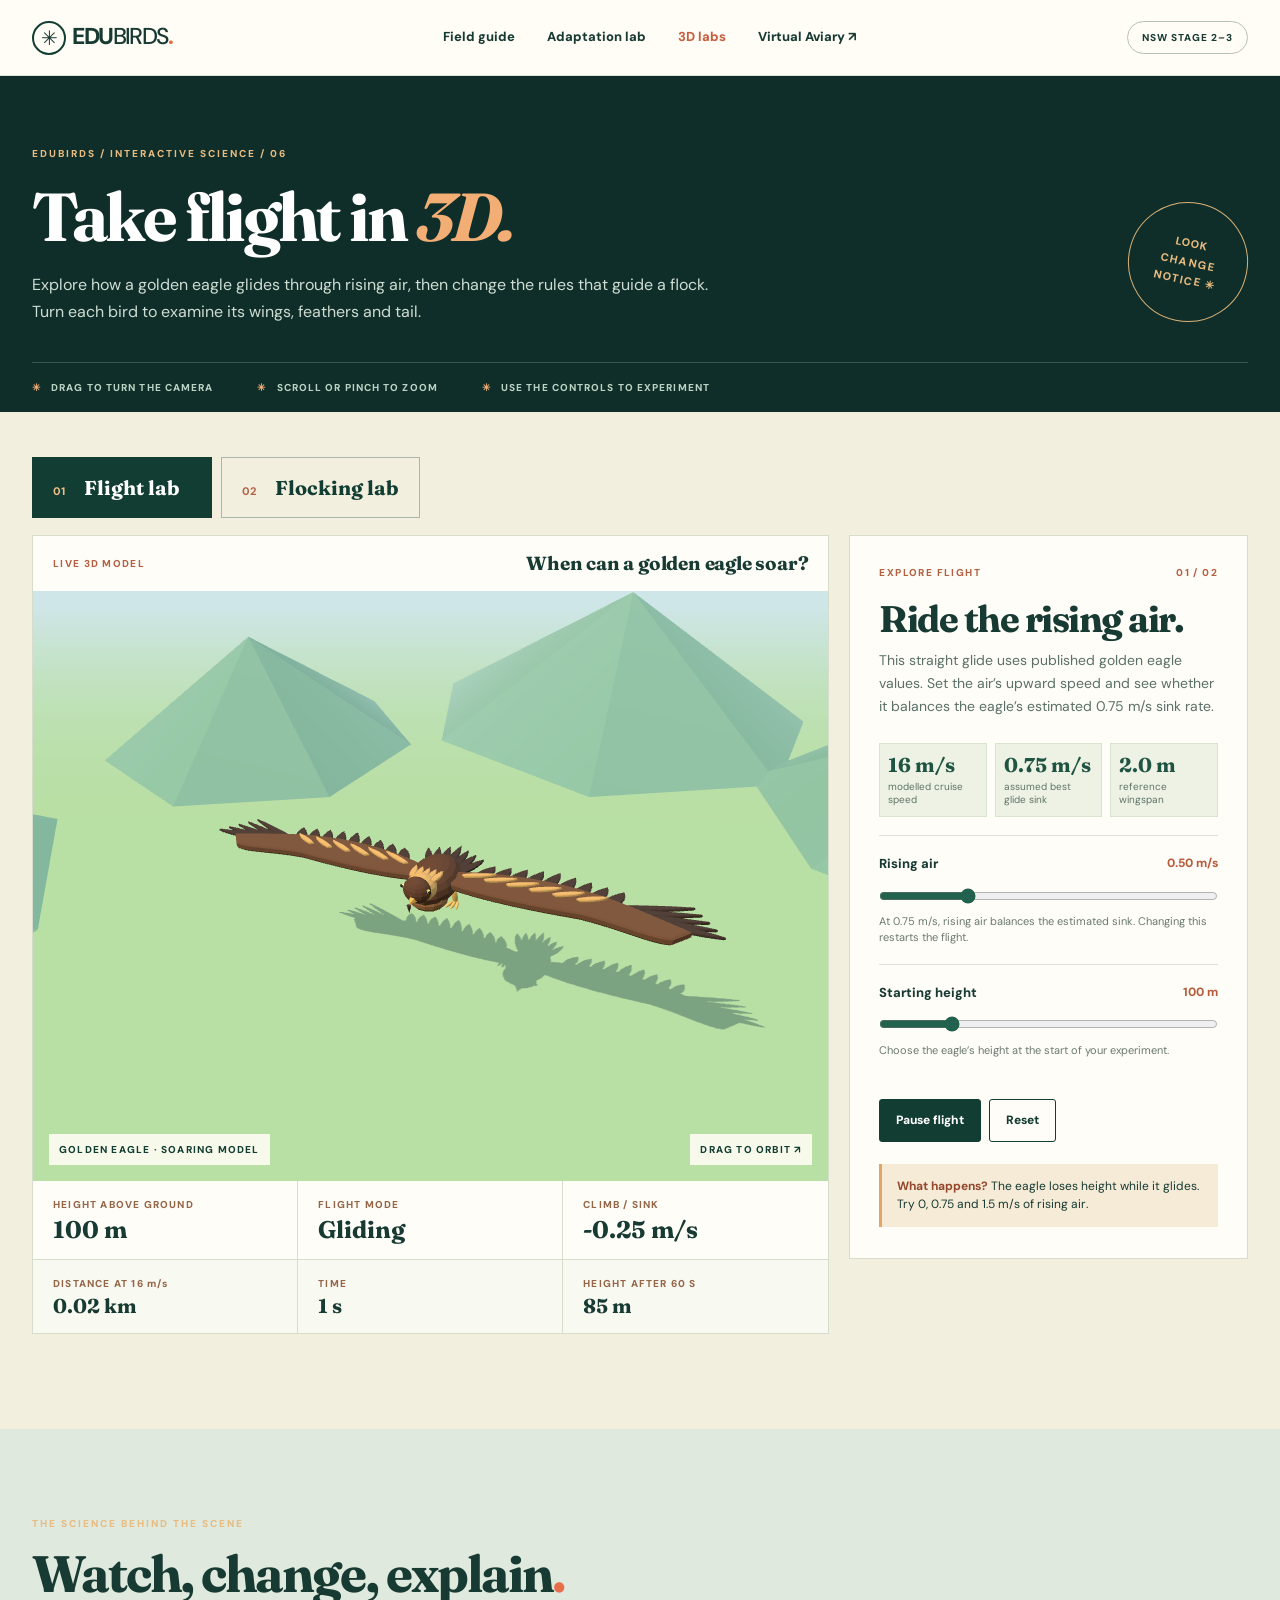
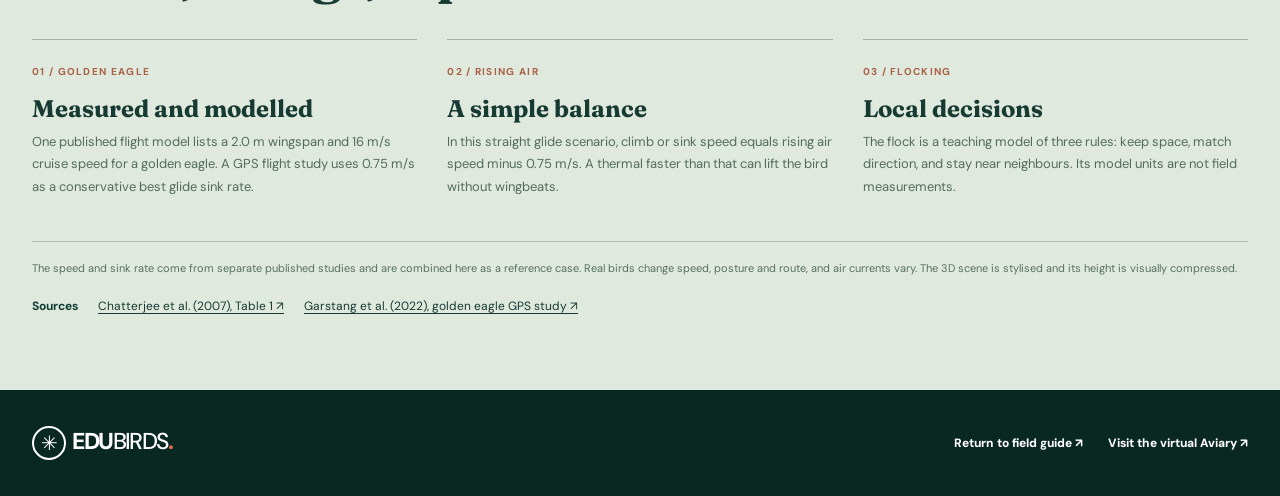
==== simulations.html @ c237a41f "Version 3D lab assets for Pages updates" ====
<!doctype html>
<html lang="en-AU">
<head>
  <meta charset="utf-8">
  <meta name="viewport" content="width=device-width, initial-scale=1">
  <meta name="theme-color" content="#102e29">
  <meta name="description" content="Explore golden eagle soaring with published flight values and investigate flocking in 3D.">
  <title>3D Aviary Labs — EduBirds</title>
  <link rel="stylesheet" href="simulations.css?v=847e567">
  <script type="module" src="simulations.js?v=847e567"></script>
</head>
<body>
  <a class="skip-link" href="#main">Skip to simulations</a>
  <header class="site-header"><div class="header-inner"><a class="brand" href="index.html"><span class="brand-mark" aria-hidden="true">✳</span> EDU<span>BIRDS</span><span class="brand-dot">.</span></a><nav aria-label="Main navigation"><a href="index.html#explore">Field guide</a><a href="index.html#adaptations">Adaptation lab</a><a href="simulations.html" aria-current="page">3D labs</a><a href="https://framevr.io/eduaviary2" target="_blank" rel="noopener noreferrer">Virtual Aviary ↗</a></nav><span class="stage-pill">NSW STAGE 2–3</span></div></header>
  <main id="main">
    <section class="intro"><div class="container"><p class="eyebrow">EDUBIRDS / INTERACTIVE SCIENCE / 06</p><div class="intro-row"><div><h1>Take flight in <em>3D.</em></h1><p>Explore how a golden eagle glides through rising air, then change the rules that guide a flock. Turn each bird to examine its wings, feathers and tail.</p></div><div class="intro-stamp" aria-hidden="true">LOOK<br>CHANGE<br>NOTICE ✳</div></div><div class="intro-meta"><span>DRAG TO TURN THE CAMERA</span><span>SCROLL OR PINCH TO ZOOM</span><span>USE THE CONTROLS TO EXPERIMENT</span></div></div></section>
    <section class="lab-section" aria-labelledby="labTitle"><div class="container">
      <div class="mode-tabs" role="tablist" aria-label="Choose a 3D lab"><button id="flightTab" type="button" role="tab" aria-controls="flightControls" aria-selected="true" data-mode="flight"><span>01</span> Flight lab</button><button id="flockTab" type="button" role="tab" aria-controls="flockControls" aria-selected="false" data-mode="flock"><span>02</span> Flocking lab</button></div>
      <div class="lab-layout"><div class="stage-column"><div class="stage-top"><span>LIVE 3D MODEL</span><strong id="labTitle">When can a golden eagle soar?</strong></div><div class="sim-stage" id="simStage"><canvas id="simCanvas" aria-label="Interactive 3D bird simulation"></canvas><div class="stage-label" id="stageLabel">GOLDEN EAGLE · SOARING MODEL</div><div class="stage-help">DRAG TO ORBIT <span aria-hidden="true">↗</span></div><div id="simError" class="sim-error" hidden>3D graphics are unavailable in this browser. Try a browser with WebGL enabled.</div></div>
        <div class="readout" id="flightReadout"><div><span>HEIGHT ABOVE GROUND</span><strong id="altitudeValue">100 m</strong></div><div><span>FLIGHT MODE</span><strong id="flightModeValue">Gliding</strong></div><div><span>CLIMB / SINK</span><strong id="trendValue">−0.25 m/s</strong></div></div>
        <div class="readout secondary-readout" id="flightExtra"><div><span>DISTANCE AT 16 m/s</span><strong id="distanceValue">0.00 km</strong></div><div><span>TIME</span><strong id="elapsedValue">0 s</strong></div><div><span>HEIGHT AFTER 60 S</span><strong id="predictionValue">85 m</strong></div></div>
        <div class="readout" id="flockReadout" hidden><div><span>BIRDS</span><strong id="birdCountValue">16</strong></div><div><span>AVERAGE SPACING</span><strong id="spacingValue">—</strong></div><div><span>FLOCK SPEED</span><strong id="speedValue">—</strong></div></div>
      </div>
      <aside class="controls-column"><div class="controls-panel" id="flightControls"><div class="panel-kicker">EXPLORE FLIGHT <span>01 / 02</span></div><h2>Ride the rising air.</h2><p class="panel-intro">This straight glide uses published golden eagle values. Set the air’s upward speed and see whether it balances the eagle’s estimated 0.75 m/s sink rate.</p>
        <div class="fact-strip"><div><b>16 m/s</b><span>modelled cruise speed</span></div><div><b>0.75 m/s</b><span>assumed best glide sink</span></div><div><b>2.0 m</b><span>reference wingspan</span></div></div>
        <div class="control"><div class="control-label"><label for="updraft">Rising air</label><output id="updraftOutput" for="updraft">0.50 m/s</output></div><input id="updraft" type="range" min="0" max="2" step="0.05" value="0.5"><small>At 0.75 m/s, rising air balances the estimated sink. Changing this restarts the flight.</small></div>
        <div class="control"><div class="control-label"><label for="startHeight">Starting height</label><output id="startHeightOutput" for="startHeight">100 m</output></div><input id="startHeight" type="range" min="50" max="300" step="10" value="100"><small>Choose the eagle’s height at the start of your experiment.</small></div>
        <div class="control-actions"><button type="button" class="primary-button" id="flightToggle">Pause flight</button><button type="button" class="secondary-button" id="flightReset">Reset</button></div><div class="prediction"><strong>What happens?</strong> <span id="scenarioMode">The eagle loses height while it glides.</span> Try 0, 0.75 and 1.5 m/s of rising air.</div>
      </div>
      <div class="controls-panel" id="flockControls" hidden><div class="panel-kicker">EXPLORE FLOCKS <span>02 / 02</span></div><h2>Move as one.</h2><p class="panel-intro">Each 3D bird responds to its neighbours. Change the three rules and watch the flock form, spread or scatter. Spacing and speed are shown in model units.</p><div class="control"><div class="control-label"><label for="flockSize">Number of birds</label><output id="flockSizeOutput" for="flockSize">16</output></div><input id="flockSize" type="range" min="6" max="28" step="1" value="16"></div><div class="control"><div class="control-label"><label for="separation">Give space</label><output id="separationOutput" for="separation">1.4</output></div><input id="separation" type="range" min="0" max="3" step="0.1" value="1.4"><small>Birds steer away from neighbours that are too close.</small></div><div class="control"><div class="control-label"><label for="alignment">Match direction</label><output id="alignmentOutput" for="alignment">1.0</output></div><input id="alignment" type="range" min="0" max="3" step="0.1" value="1"><small>Birds turn towards the average heading nearby.</small></div><div class="control"><div class="control-label"><label for="cohesion">Stay together</label><output id="cohesionOutput" for="cohesion">0.8</output></div><input id="cohesion" type="range" min="0" max="3" step="0.1" value="0.8"><small>Birds steer towards the centre of their neighbours.</small></div><div class="control-actions"><button type="button" class="primary-button" id="flockToggle">Pause flock</button><button type="button" class="secondary-button" id="flockReset">Reset</button></div><div class="prediction"><strong>Try this:</strong> Turn one rule to zero. Which rule keeps the birds from crowding?</div></div></aside></div>
    </div></section>
    <section class="explain"><div class="container"><p class="eyebrow">THE SCIENCE BEHIND THE SCENE</p><h2>Watch, change, explain<span>.</span></h2><div class="explain-grid"><article><b>01 / GOLDEN EAGLE</b><h3>Measured and modelled</h3><p>One published flight model lists a 2.0 m wingspan and 16 m/s cruise speed for a golden eagle. A GPS flight study uses 0.75 m/s as a conservative best glide sink rate.</p></article><article><b>02 / RISING AIR</b><h3>A simple balance</h3><p>In this straight glide scenario, climb or sink speed equals rising air speed minus 0.75 m/s. A thermal faster than that can lift the bird without wingbeats.</p></article><article><b>03 / FLOCKING</b><h3>Local decisions</h3><p>The flock is a teaching model of three rules: keep space, match direction, and stay near neighbours. Its model units are not field measurements.</p></article></div><p class="model-note">The speed and sink rate come from separate published studies and are combined here as a reference case. Real birds change speed, posture and route, and air currents vary. The 3D scene is stylised and its height is visually compressed.</p><div class="source-links"><strong>Sources</strong><a href="https://www.pnas.org/doi/10.1073/pnas.0702040104" target="_blank" rel="noopener noreferrer">Chatterjee et al. (2007), Table 1 ↗</a><a href="https://pmc.ncbi.nlm.nih.gov/articles/PMC9179650/" target="_blank" rel="noopener noreferrer">Garstang et al. (2022), golden eagle GPS study ↗</a></div></div></section>
  </main>
  <footer><div class="container footer-inner"><a class="brand" href="index.html"><span class="brand-mark" aria-hidden="true">✳</span> EDU<span>BIRDS</span><span class="brand-dot">.</span></a><div><a href="index.html">Return to field guide ↗</a><a href="https://framevr.io/eduaviary2" target="_blank" rel="noopener noreferrer">Visit the virtual Aviary ↗</a></div></div></footer>
</body>
</html>
---- simulations.css ----
@import url('https://fonts.googleapis.com/css2?family=DM+Sans:wght@400;500;600;700;800&family=Fraunces:opsz,wght,SOFT,WONK@9..144,600,0,1;9..144,700,0,1&display=swap');
:root{--forest:#123d32;--deep:#102e29;--paper:#faf7ec;--cream:#f3efdf;--ink:#173a33;--muted:#5a7068;--orange:#e86e49;--line:#c9d3c6;--serif:Fraunces,Georgia,serif;--sans:'DM Sans',Arial,sans-serif}*{box-sizing:border-box}html{scroll-behavior:smooth}body{margin:0;font-family:var(--sans);color:var(--ink);background:var(--paper);line-height:1.55}button,input{font:inherit}button{cursor:pointer}a{color:inherit;text-decoration:none}[hidden]{display:none!important}.container{width:min(1280px,calc(100% - 64px));margin:auto}.skip-link{position:absolute;top:-60px;left:12px;z-index:100;background:#fff;padding:10px}.skip-link:focus{top:10px}:focus-visible{outline:3px solid #eea04b;outline-offset:3px}
.site-header{background:#fffdf6;border-bottom:1px solid #dce2d7}.header-inner{width:min(1360px,calc(100% - 64px));min-height:75px;margin:auto;display:flex;align-items:center;gap:38px}.brand{font-weight:800;font-size:23px;letter-spacing:-1.6px;white-space:nowrap;line-height:1}.brand span:not(.brand-mark):not(.brand-dot){font-weight:500}.brand-mark{display:inline-flex;align-items:center;justify-content:center;width:34px;height:34px;border:2px solid var(--forest);border-radius:50%;font-size:20px;font-weight:400;vertical-align:middle;margin-right:3px}.brand-dot{color:var(--orange)}.header-inner nav{display:flex;gap:32px;margin:auto}.header-inner nav a{font-size:13px;font-weight:800;white-space:nowrap}.header-inner nav a:hover,.header-inner nav a[aria-current]{color:#c95e3f}.stage-pill{border:1px solid #b6c2b6;border-radius:100px;padding:8px 14px;font-size:10px;letter-spacing:1px;font-weight:800;white-space:nowrap}
.intro{background:var(--deep);color:#fff;padding:70px 0 0;overflow:hidden}.eyebrow{font-size:10px;font-weight:800;letter-spacing:2px;margin:0;color:#e8bb80}.intro-row{display:flex;justify-content:space-between;align-items:center;gap:30px}.intro h1{font-family:var(--serif);font-size:clamp(53px,5.3vw,78px);line-height:1.1;letter-spacing:-3px;margin:18px 0 17px}.intro h1 em{color:#f2ae75}.intro-row p{font-size:16px;line-height:1.7;color:#ceddd3;max-width:690px;margin:0 0 36px}.intro-stamp{flex:none;width:120px;height:120px;border-radius:50%;border:1px solid #d9b276;display:flex;align-items:center;justify-content:center;text-align:center;color:#e8bb80;transform:rotate(12deg);font-size:11px;font-weight:800;line-height:1.7;letter-spacing:1.4px}.intro-meta{border-top:1px solid rgba(255,255,255,.18);display:flex;gap:44px;padding:17px 0;font-size:10px;font-weight:800;letter-spacing:1.1px;color:#bbd3c4}.intro-meta span:before{content:'✳';color:#f2ae75;margin-right:10px}
.lab-section{background:var(--cream);padding:45px 0 95px}.mode-tabs{display:flex;gap:9px;margin-bottom:17px}.mode-tabs button{min-width:180px;border:1px solid #a9b7aa;background:transparent;color:var(--forest);font-family:var(--serif);font-size:20px;font-weight:700;padding:14px 20px;text-align:left}.mode-tabs button span{font:800 11px var(--sans);color:#b36549;margin-right:15px}.mode-tabs button[aria-selected="true"]{background:var(--forest);color:#fff;border-color:var(--forest)}.mode-tabs button[aria-selected="true"] span{color:#efbd86}.lab-layout{display:grid;grid-template-columns:minmax(0,1.52fr) minmax(330px,.76fr);gap:20px;align-items:start}.stage-column{background:#fffdf7;border:1px solid #d7ddcd}.stage-top{height:55px;padding:15px 20px;display:flex;justify-content:space-between;gap:15px;align-items:center;font-size:13px}.stage-top span{font-size:10px;letter-spacing:1.3px;font-weight:800;color:#b46042}.stage-top strong{font-family:var(--serif);font-size:19px;letter-spacing:-.2px}.sim-stage{height:590px;background:linear-gradient(#d1e9e9,#d5e9dc);position:relative;overflow:hidden}.sim-stage canvas{display:block;width:100%;height:100%;touch-action:none;cursor:grab}.sim-stage canvas:active{cursor:grabbing}.stage-label,.stage-help{position:absolute;left:16px;bottom:16px;color:#123d32;background:rgba(255,253,245,.88);padding:8px 10px;font-size:10px;letter-spacing:1.2px;font-weight:800;pointer-events:none}.stage-help{left:auto;right:16px}.sim-error{position:absolute;inset:0;background:#e7efe8;color:#173a33;display:grid;place-items:center;text-align:center;padding:40px;font-family:var(--serif);font-size:22px}.readout{display:grid;grid-template-columns:repeat(3,1fr);background:#fffdf7}.readout>div{padding:16px 20px;border-right:1px solid #d7ddcd}.readout>div:last-child{border-right:0}.readout span{display:block;color:#956548;font-size:10px;letter-spacing:1.2px;font-weight:800;margin-bottom:4px}.readout strong{display:block;font-family:var(--serif);font-size:24px;line-height:1.1}
.controls-panel{background:#fffdf7;border:1px solid #d7ddcd;padding:29px 29px 31px}.panel-kicker{display:flex;justify-content:space-between;color:#b46042;font-size:10px;letter-spacing:1.4px;font-weight:800}.controls-panel h2{font-family:var(--serif);font-size:37px;letter-spacing:-1.5px;line-height:1.1;margin:18px 0 10px}.panel-intro{font-size:14px;line-height:1.65;color:var(--muted);margin:0 0 25px}.control{padding:18px 0;border-top:1px solid #dce2d5}.control-label{display:flex;justify-content:space-between;gap:10px;font-size:13px;font-weight:800}.control output{font-size:12px;color:#b65c3c}.control input{width:100%;height:22px;accent-color:#21614d;margin:10px 0 3px}.control small{display:block;color:#697970;font-size:11px;line-height:1.45}.control-actions{display:flex;gap:8px;margin:22px 0}.control-actions button{border-radius:3px;padding:11px 16px;font-size:12px;font-weight:800;border:1px solid var(--forest)}.primary-button{background:var(--forest);color:#fff}.secondary-button{background:transparent;color:var(--forest)}.control-actions button:hover{transform:translateY(-2px)}.prediction{border-left:3px solid #e2a563;background:#f5ebd6;padding:13px 15px;font-size:12px;line-height:1.55}.prediction strong{color:#95462d}
.explain{background:#dfe9dd;padding:87px 0 75px}.explain h2{font-family:var(--serif);font-size:clamp(38px,4vw,55px);letter-spacing:-2px;line-height:1.15;margin:13px 0 35px}.explain h2 span{color:var(--orange)}.explain-grid{display:grid;grid-template-columns:repeat(3,1fr);gap:30px}.explain-grid article{border-top:1px solid #9fb39f;padding-top:18px}.explain-grid b{font-size:10px;letter-spacing:1.3px;color:#aa6044}.explain-grid h3{font-family:var(--serif);font-size:24px;line-height:1.2;margin:12px 0 8px}.explain-grid p{font-size:13px;color:#536c5e;line-height:1.7;margin:0}.model-note{font-size:11px;color:#567063;border-top:1px solid #abc1ab;padding-top:18px;margin:43px 0 0}footer{background:#082821;color:#fff;padding:36px 0}.footer-inner{display:flex;justify-content:space-between;align-items:center;gap:20px}.footer-inner .brand-mark{border-color:#fff}.footer-inner>div{display:flex;gap:25px}.footer-inner a:not(.brand){font-size:12px;font-weight:800}.footer-inner a:hover{text-decoration:underline}
@media(max-width:1100px){.stage-pill{display:none}.header-inner nav{gap:18px}.lab-layout{grid-template-columns:minmax(0,1fr) 340px}.sim-stage{height:520px}.controls-panel{padding:23px}}
@media(max-width:820px){.container,.header-inner{width:calc(100% - 36px)}.header-inner{min-height:67px}.header-inner nav{margin-left:auto}.header-inner nav a:not(:last-child){display:none}.intro{padding-top:52px}.intro-stamp{display:none}.intro-meta{flex-wrap:wrap;gap:12px 22px}.lab-layout{grid-template-columns:1fr}.sim-stage{height:480px}.controls-panel{padding:28px}.explain-grid{grid-template-columns:1fr;gap:24px}}
@media(max-width:520px){.container,.header-inner{width:calc(100% - 30px)}.header-inner nav a:last-child{font-size:11px}.intro h1{font-size:48px;letter-spacing:-2px}.intro-row p{font-size:14px}.intro-meta{font-size:9px}.mode-tabs button{min-width:0;flex:1;font-size:17px;padding:11px}.mode-tabs button span{margin-right:6px}.stage-top{height:auto;display:block;padding:12px}.stage-top strong{display:block;font-size:16px}.sim-stage{height:430px}.stage-help{display:none}.stage-label{font-size:9px}.readout>div{padding:12px 8px}.readout span{font-size:8px}.readout strong{font-size:17px}.controls-panel{padding:21px}.controls-panel h2{font-size:32px}.footer-inner{align-items:flex-start;flex-direction:column}.footer-inner>div{flex-direction:column;gap:8px}}
@media(prefers-reduced-motion:reduce){html{scroll-behavior:auto}*,*:before,*:after{transition-duration:.01ms!important;animation-duration:.01ms!important}}
.secondary-readout{border-top:1px solid #d7ddcd;background:#f8f9f1}.secondary-readout strong{font-size:20px}.fact-strip{display:grid;grid-template-columns:repeat(3,1fr);gap:8px;margin:0 0 18px}.fact-strip>div{background:#edf2e5;border:1px solid #d8e3d0;padding:10px 8px;min-width:0}.fact-strip b{display:block;font-family:var(--serif);font-size:20px;line-height:1.1;color:#205442}.fact-strip span{display:block;font-size:10px;line-height:1.25;color:#5f7466;margin-top:5px}.source-links{display:flex;flex-wrap:wrap;gap:10px 20px;align-items:center;margin-top:20px;font-size:12px}.source-links strong{color:#123d32}.source-links a{text-decoration:underline;text-underline-offset:3px}.source-links a:hover{color:#a85035}
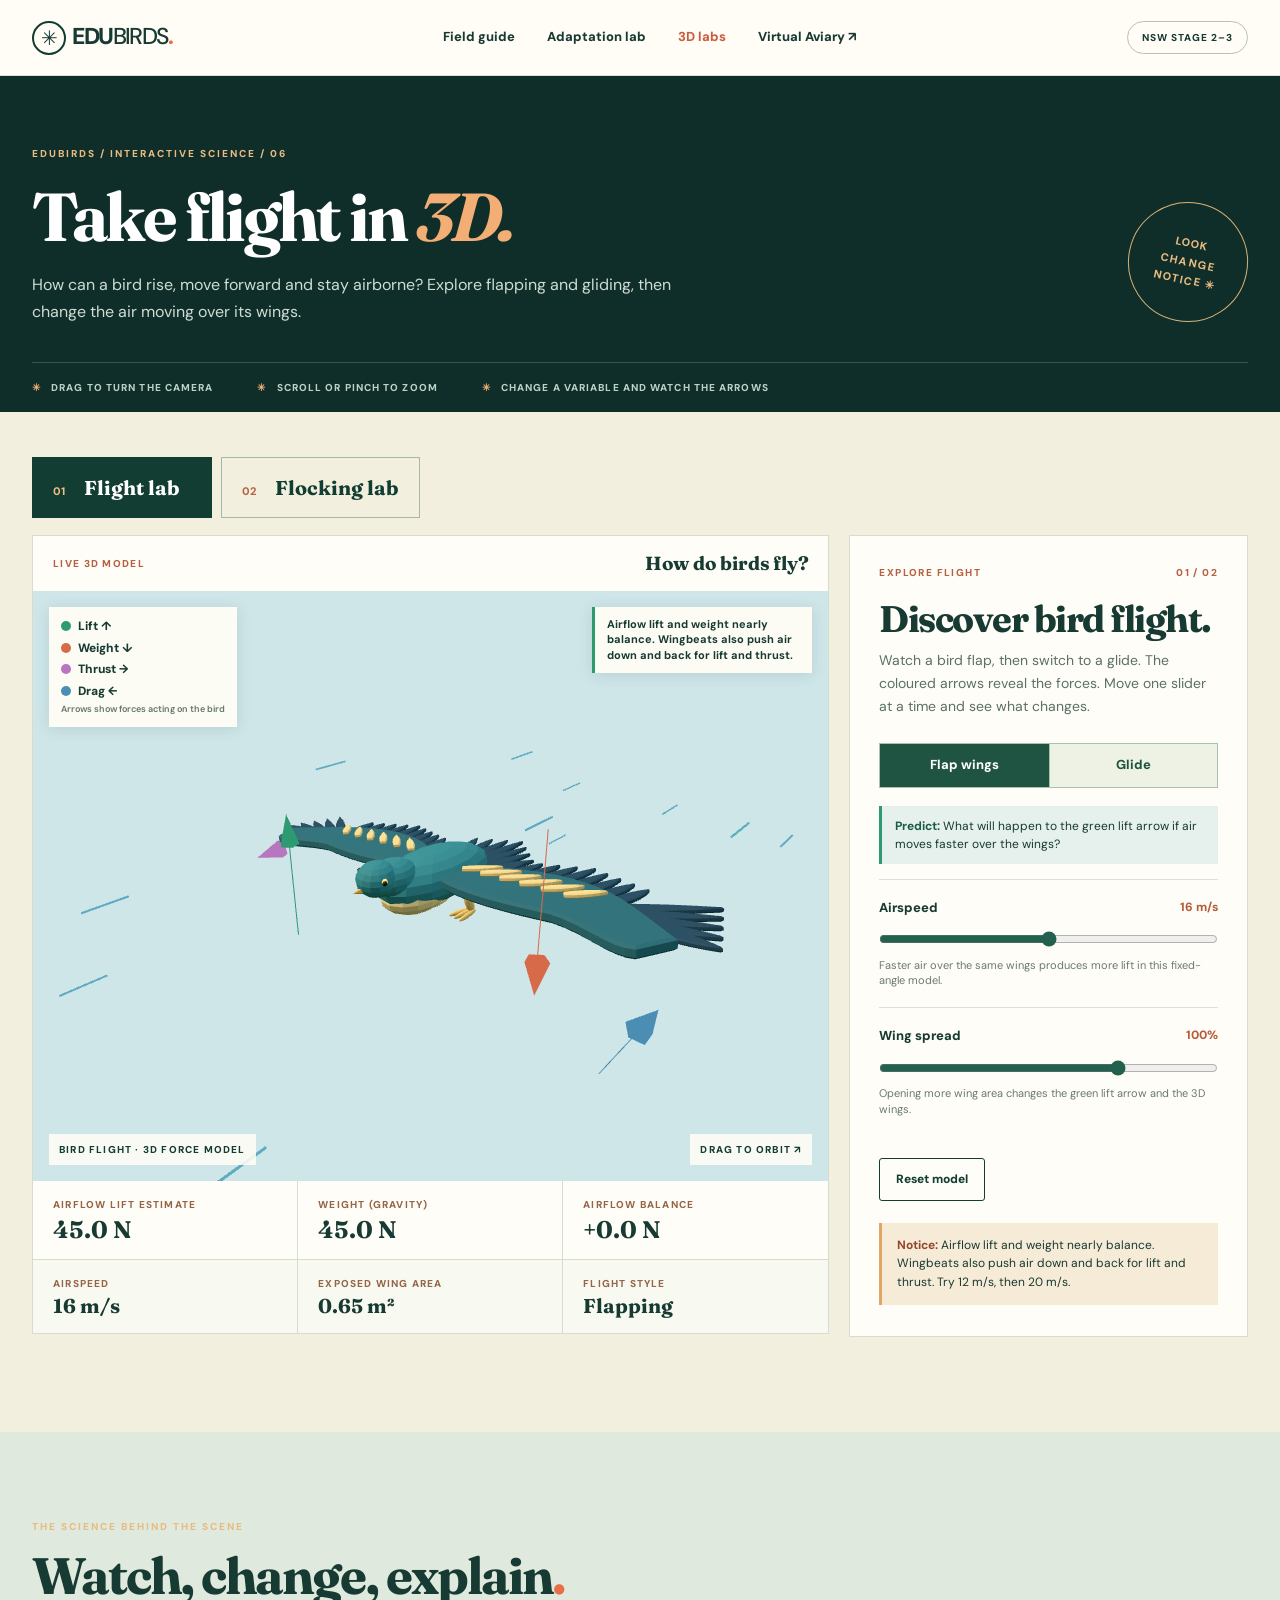
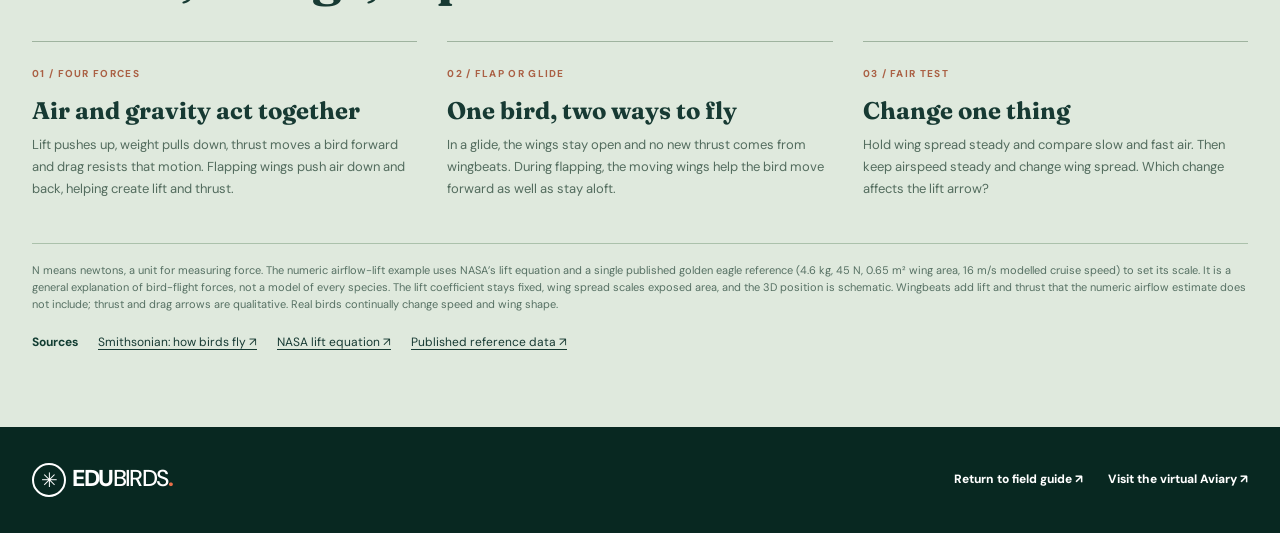
==== commit 979d6314: "Redesign flight lab around how birds fly" ====
--- a/simulations.html
+++ b/simulations.html
@@ -4,32 +4,33 @@
   <meta charset="utf-8">
   <meta name="viewport" content="width=device-width, initial-scale=1">
   <meta name="theme-color" content="#102e29">
-  <meta name="description" content="Explore golden eagle soaring with published flight values and investigate flocking in 3D.">
+  <meta name="description" content="Explore how birds fly with a 3D model of wingbeats, gliding and the four forces of flight.">
   <title>3D Aviary Labs — EduBirds</title>
-  <link rel="stylesheet" href="simulations.css?v=847e567">
-  <script type="module" src="simulations.js?v=847e567"></script>
+  <link rel="stylesheet" href="simulations.css?v=bird-flight-2">
+  <script type="module" src="simulations.js?v=bird-flight-2"></script>
 </head>
 <body>
   <a class="skip-link" href="#main">Skip to simulations</a>
   <header class="site-header"><div class="header-inner"><a class="brand" href="index.html"><span class="brand-mark" aria-hidden="true">✳</span> EDU<span>BIRDS</span><span class="brand-dot">.</span></a><nav aria-label="Main navigation"><a href="index.html#explore">Field guide</a><a href="index.html#adaptations">Adaptation lab</a><a href="simulations.html" aria-current="page">3D labs</a><a href="https://framevr.io/eduaviary2" target="_blank" rel="noopener noreferrer">Virtual Aviary ↗</a></nav><span class="stage-pill">NSW STAGE 2–3</span></div></header>
   <main id="main">
-    <section class="intro"><div class="container"><p class="eyebrow">EDUBIRDS / INTERACTIVE SCIENCE / 06</p><div class="intro-row"><div><h1>Take flight in <em>3D.</em></h1><p>Explore how a golden eagle glides through rising air, then change the rules that guide a flock. Turn each bird to examine its wings, feathers and tail.</p></div><div class="intro-stamp" aria-hidden="true">LOOK<br>CHANGE<br>NOTICE ✳</div></div><div class="intro-meta"><span>DRAG TO TURN THE CAMERA</span><span>SCROLL OR PINCH TO ZOOM</span><span>USE THE CONTROLS TO EXPERIMENT</span></div></div></section>
+    <section class="intro"><div class="container"><p class="eyebrow">EDUBIRDS / INTERACTIVE SCIENCE / 06</p><div class="intro-row"><div><h1>Take flight in <em>3D.</em></h1><p>How can a bird rise, move forward and stay airborne? Explore flapping and gliding, then change the air moving over its wings.</p></div><div class="intro-stamp" aria-hidden="true">LOOK<br>CHANGE<br>NOTICE ✳</div></div><div class="intro-meta"><span>DRAG TO TURN THE CAMERA</span><span>SCROLL OR PINCH TO ZOOM</span><span>CHANGE A VARIABLE AND WATCH THE ARROWS</span></div></div></section>
     <section class="lab-section" aria-labelledby="labTitle"><div class="container">
       <div class="mode-tabs" role="tablist" aria-label="Choose a 3D lab"><button id="flightTab" type="button" role="tab" aria-controls="flightControls" aria-selected="true" data-mode="flight"><span>01</span> Flight lab</button><button id="flockTab" type="button" role="tab" aria-controls="flockControls" aria-selected="false" data-mode="flock"><span>02</span> Flocking lab</button></div>
-      <div class="lab-layout"><div class="stage-column"><div class="stage-top"><span>LIVE 3D MODEL</span><strong id="labTitle">When can a golden eagle soar?</strong></div><div class="sim-stage" id="simStage"><canvas id="simCanvas" aria-label="Interactive 3D bird simulation"></canvas><div class="stage-label" id="stageLabel">GOLDEN EAGLE · SOARING MODEL</div><div class="stage-help">DRAG TO ORBIT <span aria-hidden="true">↗</span></div><div id="simError" class="sim-error" hidden>3D graphics are unavailable in this browser. Try a browser with WebGL enabled.</div></div>
-        <div class="readout" id="flightReadout"><div><span>HEIGHT ABOVE GROUND</span><strong id="altitudeValue">100 m</strong></div><div><span>FLIGHT MODE</span><strong id="flightModeValue">Gliding</strong></div><div><span>CLIMB / SINK</span><strong id="trendValue">−0.25 m/s</strong></div></div>
-        <div class="readout secondary-readout" id="flightExtra"><div><span>DISTANCE AT 16 m/s</span><strong id="distanceValue">0.00 km</strong></div><div><span>TIME</span><strong id="elapsedValue">0 s</strong></div><div><span>HEIGHT AFTER 60 S</span><strong id="predictionValue">85 m</strong></div></div>
+      <div class="lab-layout"><div class="stage-column"><div class="stage-top"><span>LIVE 3D MODEL</span><strong id="labTitle">How do birds fly?</strong></div><div class="sim-stage" id="simStage"><canvas id="simCanvas" aria-label="Interactive 3D bird with flight force arrows"></canvas><div class="force-key" id="forceKey"><span><i class="lift-swatch"></i> Lift ↑</span><span><i class="weight-swatch"></i> Weight ↓</span><span><i class="thrust-swatch"></i> Thrust →</span><span><i class="drag-swatch"></i> Drag ←</span><small>Arrows show forces acting on the bird</small></div><div class="scene-callout" id="sceneCallout">Wingbeats push air down and back, adding lift and forward thrust.</div><div class="stage-label" id="stageLabel">BIRD FLIGHT · 3D FORCE MODEL</div><div class="stage-help">DRAG TO ORBIT <span aria-hidden="true">↗</span></div><div id="simError" class="sim-error" hidden>3D graphics are unavailable in this browser. Try a browser with WebGL enabled.</div></div>
+        <div class="readout" id="flightReadout"><div><span>AIRFLOW LIFT ESTIMATE</span><strong id="liftValue">45.0 N</strong></div><div><span>WEIGHT (GRAVITY)</span><strong id="weightValue">45.0 N</strong></div><div><span>AIRFLOW BALANCE</span><strong id="netValue">+0.0 N</strong></div></div>
+        <div class="readout secondary-readout" id="flightExtra"><div><span>AIRSPEED</span><strong id="speedValueFlight">16 m/s</strong></div><div><span>EXPOSED WING AREA</span><strong id="areaValue">0.65 m²</strong></div><div><span>FLIGHT STYLE</span><strong id="resultValue">Flapping</strong></div></div>
         <div class="readout" id="flockReadout" hidden><div><span>BIRDS</span><strong id="birdCountValue">16</strong></div><div><span>AVERAGE SPACING</span><strong id="spacingValue">—</strong></div><div><span>FLOCK SPEED</span><strong id="speedValue">—</strong></div></div>
       </div>
-      <aside class="controls-column"><div class="controls-panel" id="flightControls"><div class="panel-kicker">EXPLORE FLIGHT <span>01 / 02</span></div><h2>Ride the rising air.</h2><p class="panel-intro">This straight glide uses published golden eagle values. Set the air’s upward speed and see whether it balances the eagle’s estimated 0.75 m/s sink rate.</p>
-        <div class="fact-strip"><div><b>16 m/s</b><span>modelled cruise speed</span></div><div><b>0.75 m/s</b><span>assumed best glide sink</span></div><div><b>2.0 m</b><span>reference wingspan</span></div></div>
-        <div class="control"><div class="control-label"><label for="updraft">Rising air</label><output id="updraftOutput" for="updraft">0.50 m/s</output></div><input id="updraft" type="range" min="0" max="2" step="0.05" value="0.5"><small>At 0.75 m/s, rising air balances the estimated sink. Changing this restarts the flight.</small></div>
-        <div class="control"><div class="control-label"><label for="startHeight">Starting height</label><output id="startHeightOutput" for="startHeight">100 m</output></div><input id="startHeight" type="range" min="50" max="300" step="10" value="100"><small>Choose the eagle’s height at the start of your experiment.</small></div>
-        <div class="control-actions"><button type="button" class="primary-button" id="flightToggle">Pause flight</button><button type="button" class="secondary-button" id="flightReset">Reset</button></div><div class="prediction"><strong>What happens?</strong> <span id="scenarioMode">The eagle loses height while it glides.</span> Try 0, 0.75 and 1.5 m/s of rising air.</div>
+      <aside class="controls-column"><div class="controls-panel" id="flightControls"><div class="panel-kicker">EXPLORE FLIGHT <span>01 / 02</span></div><h2>Discover bird flight.</h2><p class="panel-intro">Watch a bird flap, then switch to a glide. The coloured arrows reveal the forces. Move one slider at a time and see what changes.</p>
+        <div class="flight-style" role="group" aria-label="Choose a flight style"><button type="button" id="flapButton" aria-pressed="true">Flap wings</button><button type="button" id="glideButton" aria-pressed="false">Glide</button></div>
+        <div class="investigate-prompt"><strong>Predict:</strong> What will happen to the green lift arrow if air moves faster over the wings?</div>
+        <div class="control"><div class="control-label"><label for="airspeed">Airspeed</label><output id="airspeedOutput" for="airspeed">16 m/s</output></div><input id="airspeed" type="range" min="8" max="24" step="1" value="16"><small>Faster air over the same wings produces more lift in this fixed-angle model.</small></div>
+        <div class="control"><div class="control-label"><label for="spread">Wing spread</label><output id="spreadOutput" for="spread">100%</output></div><input id="spread" type="range" min="50" max="120" step="5" value="100"><small>Opening more wing area changes the green lift arrow and the 3D wings.</small></div>
+        <div class="control-actions"><button type="button" class="secondary-button" id="flightReset">Reset model</button></div><div class="prediction"><strong>Notice:</strong> <span id="scenarioMode">Wingbeats push air down and back, adding lift and forward thrust.</span> Try 12 m/s, then 20 m/s.</div>
       </div>
       <div class="controls-panel" id="flockControls" hidden><div class="panel-kicker">EXPLORE FLOCKS <span>02 / 02</span></div><h2>Move as one.</h2><p class="panel-intro">Each 3D bird responds to its neighbours. Change the three rules and watch the flock form, spread or scatter. Spacing and speed are shown in model units.</p><div class="control"><div class="control-label"><label for="flockSize">Number of birds</label><output id="flockSizeOutput" for="flockSize">16</output></div><input id="flockSize" type="range" min="6" max="28" step="1" value="16"></div><div class="control"><div class="control-label"><label for="separation">Give space</label><output id="separationOutput" for="separation">1.4</output></div><input id="separation" type="range" min="0" max="3" step="0.1" value="1.4"><small>Birds steer away from neighbours that are too close.</small></div><div class="control"><div class="control-label"><label for="alignment">Match direction</label><output id="alignmentOutput" for="alignment">1.0</output></div><input id="alignment" type="range" min="0" max="3" step="0.1" value="1"><small>Birds turn towards the average heading nearby.</small></div><div class="control"><div class="control-label"><label for="cohesion">Stay together</label><output id="cohesionOutput" for="cohesion">0.8</output></div><input id="cohesion" type="range" min="0" max="3" step="0.1" value="0.8"><small>Birds steer towards the centre of their neighbours.</small></div><div class="control-actions"><button type="button" class="primary-button" id="flockToggle">Pause flock</button><button type="button" class="secondary-button" id="flockReset">Reset</button></div><div class="prediction"><strong>Try this:</strong> Turn one rule to zero. Which rule keeps the birds from crowding?</div></div></aside></div>
     </div></section>
-    <section class="explain"><div class="container"><p class="eyebrow">THE SCIENCE BEHIND THE SCENE</p><h2>Watch, change, explain<span>.</span></h2><div class="explain-grid"><article><b>01 / GOLDEN EAGLE</b><h3>Measured and modelled</h3><p>One published flight model lists a 2.0 m wingspan and 16 m/s cruise speed for a golden eagle. A GPS flight study uses 0.75 m/s as a conservative best glide sink rate.</p></article><article><b>02 / RISING AIR</b><h3>A simple balance</h3><p>In this straight glide scenario, climb or sink speed equals rising air speed minus 0.75 m/s. A thermal faster than that can lift the bird without wingbeats.</p></article><article><b>03 / FLOCKING</b><h3>Local decisions</h3><p>The flock is a teaching model of three rules: keep space, match direction, and stay near neighbours. Its model units are not field measurements.</p></article></div><p class="model-note">The speed and sink rate come from separate published studies and are combined here as a reference case. Real birds change speed, posture and route, and air currents vary. The 3D scene is stylised and its height is visually compressed.</p><div class="source-links"><strong>Sources</strong><a href="https://www.pnas.org/doi/10.1073/pnas.0702040104" target="_blank" rel="noopener noreferrer">Chatterjee et al. (2007), Table 1 ↗</a><a href="https://pmc.ncbi.nlm.nih.gov/articles/PMC9179650/" target="_blank" rel="noopener noreferrer">Garstang et al. (2022), golden eagle GPS study ↗</a></div></div></section>
+    <section class="explain"><div class="container"><p class="eyebrow">THE SCIENCE BEHIND THE SCENE</p><h2>Watch, change, explain<span>.</span></h2><div class="explain-grid"><article><b>01 / FOUR FORCES</b><h3>Air and gravity act together</h3><p>Lift pushes up, weight pulls down, thrust moves a bird forward and drag resists that motion. Flapping wings push air down and back, helping create lift and thrust.</p></article><article><b>02 / FLAP OR GLIDE</b><h3>One bird, two ways to fly</h3><p>In a glide, the wings stay open and no new thrust comes from wingbeats. During flapping, the moving wings help the bird move forward as well as stay aloft.</p></article><article><b>03 / FAIR TEST</b><h3>Change one thing</h3><p>Hold wing spread steady and compare slow and fast air. Then keep airspeed steady and change wing spread. Which change affects the lift arrow?</p></article></div><p class="model-note">N means newtons, a unit for measuring force. The numeric airflow-lift example uses NASA’s lift equation and a single published golden eagle reference (4.6 kg, 45 N, 0.65 m² wing area, 16 m/s modelled cruise speed) to set its scale. It is a general explanation of bird-flight forces, not a model of every species. The lift coefficient stays fixed, wing spread scales exposed area, and the 3D position is schematic. Wingbeats add lift and thrust that the numeric airflow estimate does not include; thrust and drag arrows are qualitative. Real birds continually change speed and wing shape.</p><div class="source-links"><strong>Sources</strong><a href="https://gardens.si.edu/exhibitions/traveling/habitat/habitat-of-flight/" target="_blank" rel="noopener noreferrer">Smithsonian: how birds fly ↗</a><a href="https://www1.grc.nasa.gov/beginners-guide-to-aeronautics/lift-equation/" target="_blank" rel="noopener noreferrer">NASA lift equation ↗</a><a href="https://www.pnas.org/doi/10.1073/pnas.0702040104" target="_blank" rel="noopener noreferrer">Published reference data ↗</a></div></div></section>
   </main>
   <footer><div class="container footer-inner"><a class="brand" href="index.html"><span class="brand-mark" aria-hidden="true">✳</span> EDU<span>BIRDS</span><span class="brand-dot">.</span></a><div><a href="index.html">Return to field guide ↗</a><a href="https://framevr.io/eduaviary2" target="_blank" rel="noopener noreferrer">Visit the virtual Aviary ↗</a></div></div></footer>
 </body>
--- a/simulations.css
+++ b/simulations.css
@@ -10,3 +10,5 @@
 @media(max-width:520px){.container,.header-inner{width:calc(100% - 30px)}.header-inner nav a:last-child{font-size:11px}.intro h1{font-size:48px;letter-spacing:-2px}.intro-row p{font-size:14px}.intro-meta{font-size:9px}.mode-tabs button{min-width:0;flex:1;font-size:17px;padding:11px}.mode-tabs button span{margin-right:6px}.stage-top{height:auto;display:block;padding:12px}.stage-top strong{display:block;font-size:16px}.sim-stage{height:430px}.stage-help{display:none}.stage-label{font-size:9px}.readout>div{padding:12px 8px}.readout span{font-size:8px}.readout strong{font-size:17px}.controls-panel{padding:21px}.controls-panel h2{font-size:32px}.footer-inner{align-items:flex-start;flex-direction:column}.footer-inner>div{flex-direction:column;gap:8px}}
 @media(prefers-reduced-motion:reduce){html{scroll-behavior:auto}*,*:before,*:after{transition-duration:.01ms!important;animation-duration:.01ms!important}}
 .secondary-readout{border-top:1px solid #d7ddcd;background:#f8f9f1}.secondary-readout strong{font-size:20px}.fact-strip{display:grid;grid-template-columns:repeat(3,1fr);gap:8px;margin:0 0 18px}.fact-strip>div{background:#edf2e5;border:1px solid #d8e3d0;padding:10px 8px;min-width:0}.fact-strip b{display:block;font-family:var(--serif);font-size:20px;line-height:1.1;color:#205442}.fact-strip span{display:block;font-size:10px;line-height:1.25;color:#5f7466;margin-top:5px}.source-links{display:flex;flex-wrap:wrap;gap:10px 20px;align-items:center;margin-top:20px;font-size:12px}.source-links strong{color:#123d32}.source-links a{text-decoration:underline;text-underline-offset:3px}.source-links a:hover{color:#a85035}
+.force-key,.scene-callout{position:absolute;z-index:2;background:rgba(255,253,245,.94);color:#173a33;box-shadow:0 2px 14px rgba(18,61,50,.12);pointer-events:none}.force-key{top:16px;left:16px;padding:10px 12px;font-size:12px;font-weight:800;display:grid;gap:3px}.force-key span{display:flex;align-items:center;gap:7px}.force-key i{display:inline-block;width:10px;height:10px;border-radius:50%}.lift-swatch{background:#2d9a72}.weight-swatch{background:#d66a49}.force-key small{font-size:9px;font-weight:600;color:#63756a}.scene-callout{top:16px;right:16px;max-width:220px;padding:10px 12px;border-left:3px solid #2d9a72;font-size:11px;font-weight:700;line-height:1.4}@media(max-width:520px){.force-key{top:10px;left:10px;padding:7px;font-size:10px}.force-key small{font-size:8px}.scene-callout{top:10px;right:10px;max-width:42%;padding:7px;font-size:9px}}
+.thrust-swatch{background:#b776bf}.drag-swatch{background:#4c8eb3}.flight-style{display:grid;grid-template-columns:1fr 1fr;margin:0 0 18px;border:1px solid #aac3b0}.flight-style button{border:0;background:#edf2e5;color:#205442;padding:11px 7px;font-size:13px;font-weight:800}.flight-style button+button{border-left:1px solid #aac3b0}.flight-style button[aria-pressed="true"]{background:#205442;color:#fff}.investigate-prompt{background:#e6f1ee;border-left:3px solid #2d9a72;padding:11px 13px;margin-bottom:15px;font-size:12px;line-height:1.5}.investigate-prompt strong{color:#195b48}
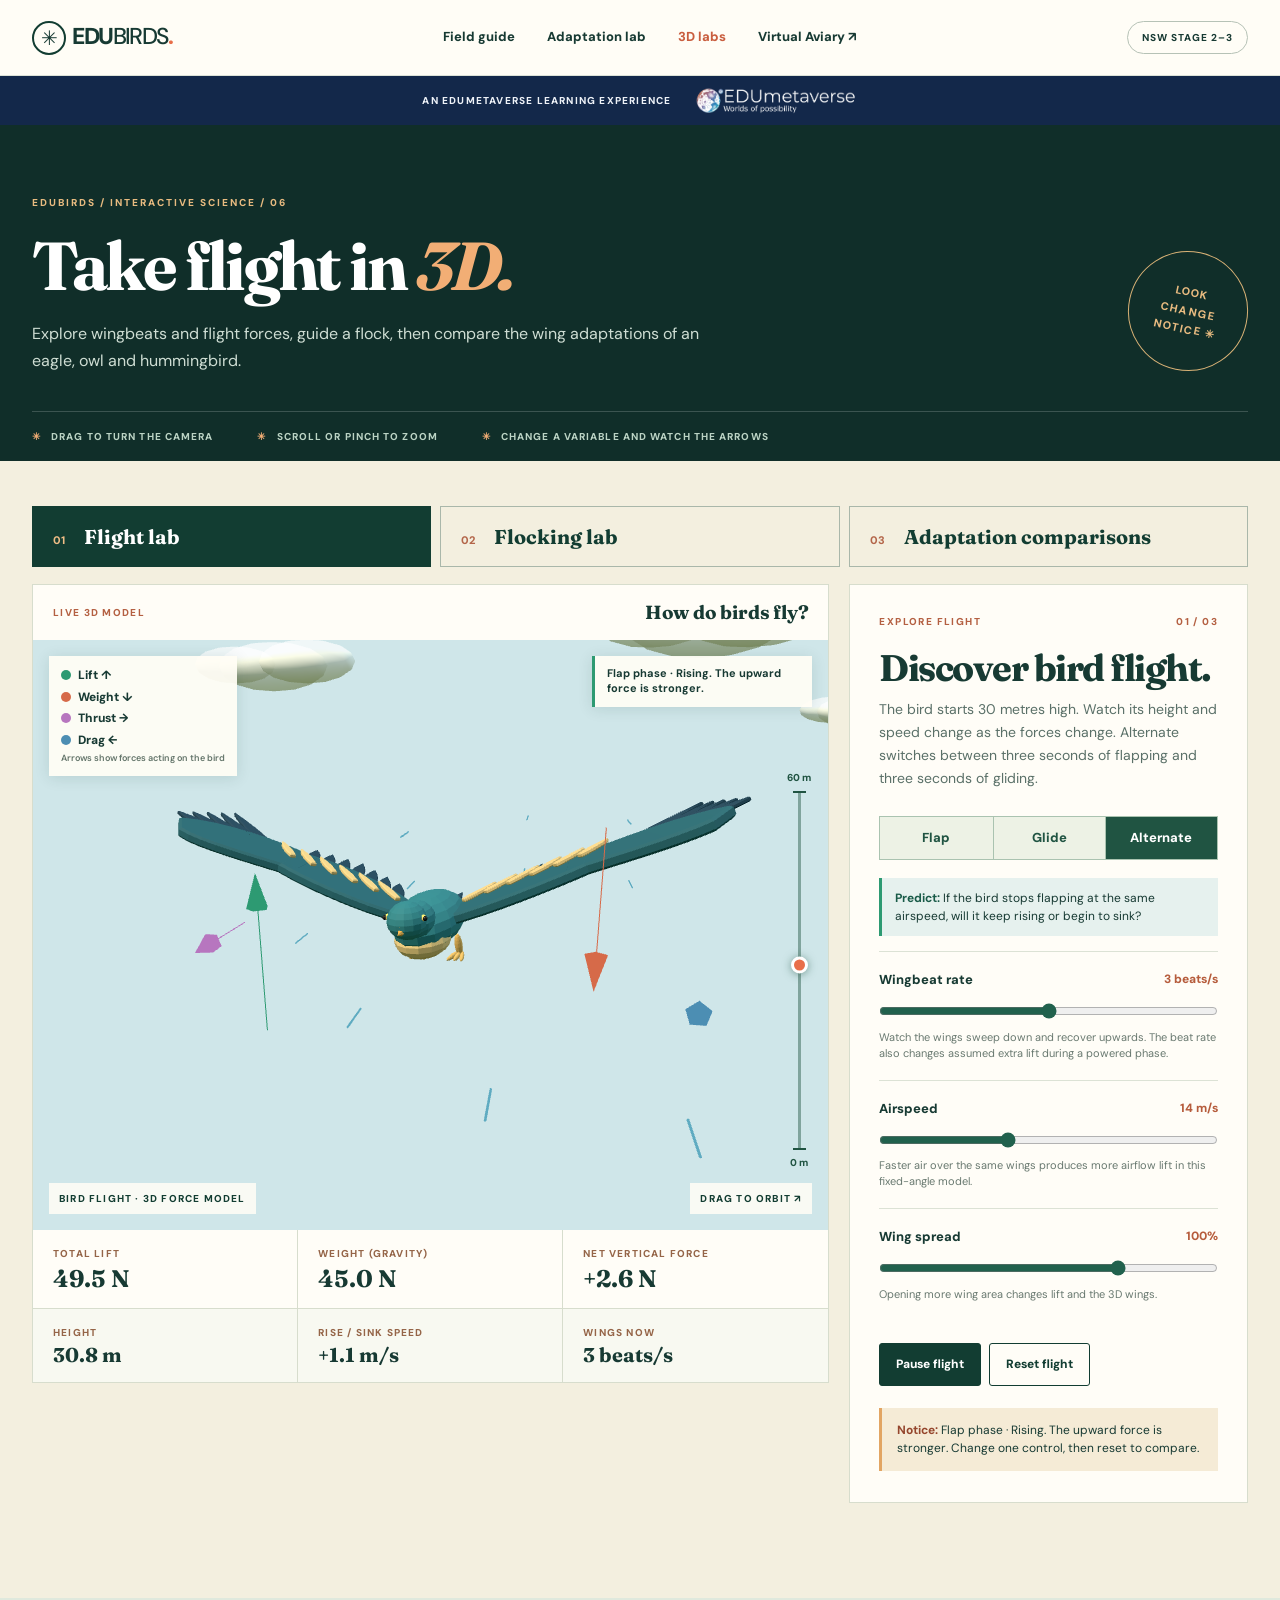
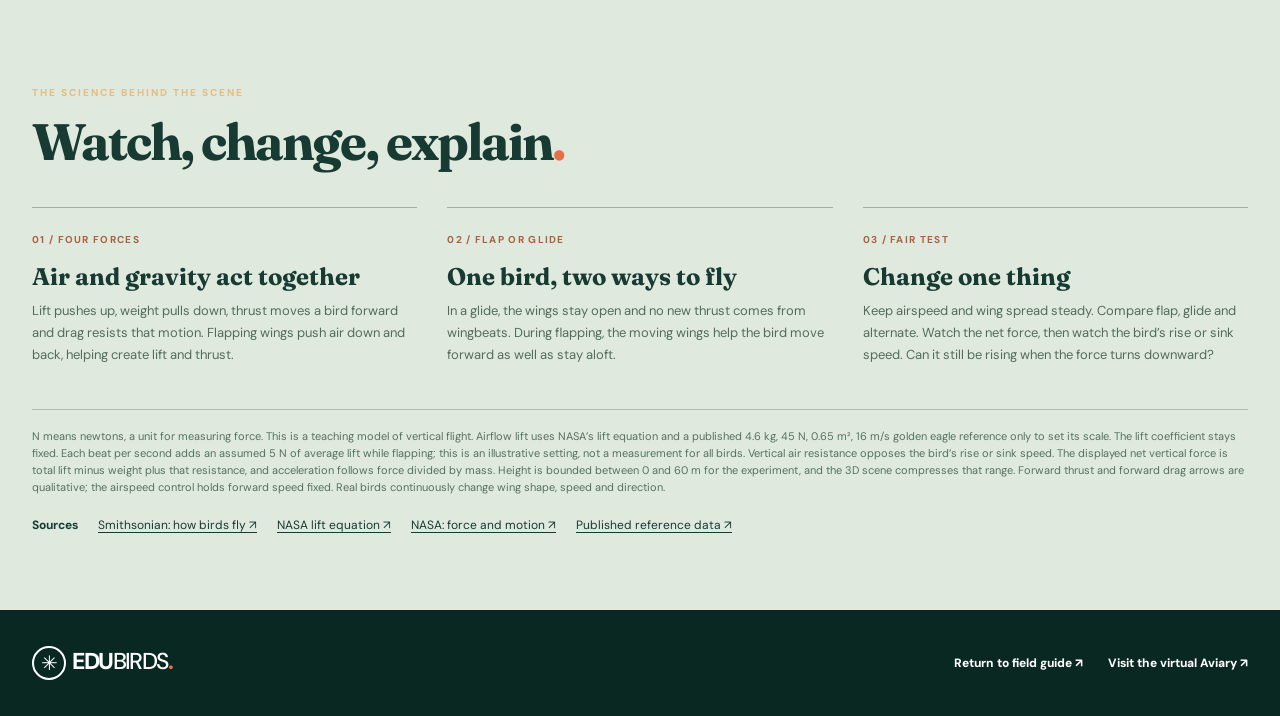
==== commit 527aec72: "Add crow and adaptation comparisons, improve wingbeats and takeoff" ====
--- a/simulations.html
+++ b/simulations.html
@@ -6,31 +6,34 @@
   <meta name="theme-color" content="#102e29">
   <meta name="description" content="Explore how birds fly with a 3D model of wingbeats, gliding and the four forces of flight.">
   <title>3D Aviary Labs — EduBirds</title>
-  <link rel="stylesheet" href="simulations.css?v=bird-flight-2">
-  <script type="module" src="simulations.js?v=bird-flight-2"></script>
+  <link rel="stylesheet" href="simulations.css?v=bird-flight-4">
+  <script type="module" src="simulations.js?v=bird-flight-4"></script>
 </head>
 <body>
   <a class="skip-link" href="#main">Skip to simulations</a>
   <header class="site-header"><div class="header-inner"><a class="brand" href="index.html"><span class="brand-mark" aria-hidden="true">✳</span> EDU<span>BIRDS</span><span class="brand-dot">.</span></a><nav aria-label="Main navigation"><a href="index.html#explore">Field guide</a><a href="index.html#adaptations">Adaptation lab</a><a href="simulations.html" aria-current="page">3D labs</a><a href="https://framevr.io/eduaviary2" target="_blank" rel="noopener noreferrer">Virtual Aviary ↗</a></nav><span class="stage-pill">NSW STAGE 2–3</span></div></header>
+  <a class="edumetaverse-banner" href="https://edumetaverse.com.au/" target="_blank" rel="noopener noreferrer" aria-label="Visit EDUmetaverse"><span>An EDUmetaverse learning experience</span><img src="assets/edumetaverse-logo.png" alt="EDUmetaverse — Worlds of possibility" width="1612" height="280"></a>
   <main id="main">
-    <section class="intro"><div class="container"><p class="eyebrow">EDUBIRDS / INTERACTIVE SCIENCE / 06</p><div class="intro-row"><div><h1>Take flight in <em>3D.</em></h1><p>How can a bird rise, move forward and stay airborne? Explore flapping and gliding, then change the air moving over its wings.</p></div><div class="intro-stamp" aria-hidden="true">LOOK<br>CHANGE<br>NOTICE ✳</div></div><div class="intro-meta"><span>DRAG TO TURN THE CAMERA</span><span>SCROLL OR PINCH TO ZOOM</span><span>CHANGE A VARIABLE AND WATCH THE ARROWS</span></div></div></section>
+    <section class="intro"><div class="container"><p class="eyebrow">EDUBIRDS / INTERACTIVE SCIENCE / 06</p><div class="intro-row"><div><h1>Take flight in <em>3D.</em></h1><p>Explore wingbeats and flight forces, guide a flock, then compare the wing adaptations of an eagle, owl and hummingbird.</p></div><div class="intro-stamp" aria-hidden="true">LOOK<br>CHANGE<br>NOTICE ✳</div></div><div class="intro-meta"><span>DRAG TO TURN THE CAMERA</span><span>SCROLL OR PINCH TO ZOOM</span><span>CHANGE A VARIABLE AND WATCH THE ARROWS</span></div></div></section>
     <section class="lab-section" aria-labelledby="labTitle"><div class="container">
-      <div class="mode-tabs" role="tablist" aria-label="Choose a 3D lab"><button id="flightTab" type="button" role="tab" aria-controls="flightControls" aria-selected="true" data-mode="flight"><span>01</span> Flight lab</button><button id="flockTab" type="button" role="tab" aria-controls="flockControls" aria-selected="false" data-mode="flock"><span>02</span> Flocking lab</button></div>
-      <div class="lab-layout"><div class="stage-column"><div class="stage-top"><span>LIVE 3D MODEL</span><strong id="labTitle">How do birds fly?</strong></div><div class="sim-stage" id="simStage"><canvas id="simCanvas" aria-label="Interactive 3D bird with flight force arrows"></canvas><div class="force-key" id="forceKey"><span><i class="lift-swatch"></i> Lift ↑</span><span><i class="weight-swatch"></i> Weight ↓</span><span><i class="thrust-swatch"></i> Thrust →</span><span><i class="drag-swatch"></i> Drag ←</span><small>Arrows show forces acting on the bird</small></div><div class="scene-callout" id="sceneCallout">Wingbeats push air down and back, adding lift and forward thrust.</div><div class="stage-label" id="stageLabel">BIRD FLIGHT · 3D FORCE MODEL</div><div class="stage-help">DRAG TO ORBIT <span aria-hidden="true">↗</span></div><div id="simError" class="sim-error" hidden>3D graphics are unavailable in this browser. Try a browser with WebGL enabled.</div></div>
-        <div class="readout" id="flightReadout"><div><span>AIRFLOW LIFT ESTIMATE</span><strong id="liftValue">45.0 N</strong></div><div><span>WEIGHT (GRAVITY)</span><strong id="weightValue">45.0 N</strong></div><div><span>AIRFLOW BALANCE</span><strong id="netValue">+0.0 N</strong></div></div>
-        <div class="readout secondary-readout" id="flightExtra"><div><span>AIRSPEED</span><strong id="speedValueFlight">16 m/s</strong></div><div><span>EXPOSED WING AREA</span><strong id="areaValue">0.65 m²</strong></div><div><span>FLIGHT STYLE</span><strong id="resultValue">Flapping</strong></div></div>
+      <div class="mode-tabs" role="tablist" aria-label="Choose a 3D lab"><button id="flightTab" type="button" role="tab" aria-controls="flightControls" aria-selected="true" data-mode="flight"><span>01</span> Flight lab</button><button id="flockTab" type="button" role="tab" aria-controls="flockControls" aria-selected="false" data-mode="flock"><span>02</span> Flocking lab</button><button id="compareTab" type="button" role="tab" aria-controls="compareControls" aria-selected="false" data-mode="compare"><span>03</span> Adaptation comparisons</button></div>
+      <div class="lab-layout"><div class="stage-column"><div class="stage-top"><span>LIVE 3D MODEL</span><strong id="labTitle">How do birds fly?</strong></div><div class="sim-stage" id="simStage"><canvas id="simCanvas" aria-label="Interactive 3D bird models and flight force arrows"></canvas><div class="force-key" id="forceKey"><span><i class="lift-swatch"></i> Lift ↑</span><span><i class="weight-swatch"></i> Weight ↓</span><span><i class="thrust-swatch"></i> Thrust →</span><span><i class="drag-swatch"></i> Drag ←</span><small>Arrows show forces acting on the bird</small></div><div class="scene-callout" id="sceneCallout">Flap phase · rising. The upward force is stronger.</div><div class="altitude-meter" id="altitudeMeter" aria-hidden="true"><span>60 m</span><div class="altitude-track"><i id="altitudeMarker"></i></div><span>0 m</span></div><div class="compare-stage-labels" id="compareStageLabels" hidden><span id="compareLeftLabel">Golden eagle</span><span id="compareRightLabel">Ruby-throated hummingbird</span></div><div class="stage-label" id="stageLabel">BIRD FLIGHT · 3D FORCE MODEL</div><div class="stage-help">DRAG TO ORBIT <span aria-hidden="true">↗</span></div><div id="simError" class="sim-error" hidden>3D graphics are unavailable in this browser. Try a browser with WebGL enabled.</div></div>
+        <div class="readout" id="flightReadout"><div><span>TOTAL LIFT</span><strong id="liftValue">49.5 N</strong></div><div><span>WEIGHT (GRAVITY)</span><strong id="weightValue">45.0 N</strong></div><div><span>NET VERTICAL FORCE</span><strong id="netValue">+4.5 N</strong></div></div>
+        <div class="readout secondary-readout" id="flightExtra"><div><span>HEIGHT</span><strong id="heightValue">30.0 m</strong></div><div><span>RISE / SINK SPEED</span><strong id="verticalSpeedValue">+0.0 m/s</strong></div><div><span>WINGS NOW</span><strong id="beatValue">3 beats/s</strong></div></div>
         <div class="readout" id="flockReadout" hidden><div><span>BIRDS</span><strong id="birdCountValue">16</strong></div><div><span>AVERAGE SPACING</span><strong id="spacingValue">—</strong></div><div><span>FLOCK SPEED</span><strong id="speedValue">—</strong></div></div>
       </div>
-      <aside class="controls-column"><div class="controls-panel" id="flightControls"><div class="panel-kicker">EXPLORE FLIGHT <span>01 / 02</span></div><h2>Discover bird flight.</h2><p class="panel-intro">Watch a bird flap, then switch to a glide. The coloured arrows reveal the forces. Move one slider at a time and see what changes.</p>
-        <div class="flight-style" role="group" aria-label="Choose a flight style"><button type="button" id="flapButton" aria-pressed="true">Flap wings</button><button type="button" id="glideButton" aria-pressed="false">Glide</button></div>
-        <div class="investigate-prompt"><strong>Predict:</strong> What will happen to the green lift arrow if air moves faster over the wings?</div>
-        <div class="control"><div class="control-label"><label for="airspeed">Airspeed</label><output id="airspeedOutput" for="airspeed">16 m/s</output></div><input id="airspeed" type="range" min="8" max="24" step="1" value="16"><small>Faster air over the same wings produces more lift in this fixed-angle model.</small></div>
-        <div class="control"><div class="control-label"><label for="spread">Wing spread</label><output id="spreadOutput" for="spread">100%</output></div><input id="spread" type="range" min="50" max="120" step="5" value="100"><small>Opening more wing area changes the green lift arrow and the 3D wings.</small></div>
-        <div class="control-actions"><button type="button" class="secondary-button" id="flightReset">Reset model</button></div><div class="prediction"><strong>Notice:</strong> <span id="scenarioMode">Wingbeats push air down and back, adding lift and forward thrust.</span> Try 12 m/s, then 20 m/s.</div>
+      <aside class="controls-column"><div class="controls-panel" id="flightControls"><div class="panel-kicker">EXPLORE FLIGHT <span>01 / 03</span></div><h2>Discover bird flight.</h2><p class="panel-intro">The bird starts 30 metres high. Watch its height and speed change as the forces change. Alternate switches between three seconds of flapping and three seconds of gliding.</p>
+        <div class="flight-style" role="group" aria-label="Choose a flight style"><button type="button" id="flapButton" aria-pressed="false">Flap</button><button type="button" id="glideButton" aria-pressed="false">Glide</button><button type="button" id="alternateButton" aria-pressed="true">Alternate</button></div>
+        <div class="investigate-prompt"><strong>Predict:</strong> If the bird stops flapping at the same airspeed, will it keep rising or begin to sink?</div>
+        <div class="control"><div class="control-label"><label for="beatRate">Wingbeat rate</label><output id="beatRateOutput" for="beatRate">3 beats/s</output></div><input id="beatRate" type="range" min="1" max="5" step="1" value="3"><small>Watch the wings sweep down and recover upwards. The beat rate also changes assumed extra lift during a powered phase.</small></div>
+        <div class="control"><div class="control-label"><label for="airspeed">Airspeed</label><output id="airspeedOutput" for="airspeed">14 m/s</output></div><input id="airspeed" type="range" min="8" max="24" step="1" value="14"><small>Faster air over the same wings produces more airflow lift in this fixed-angle model.</small></div>
+        <div class="control"><div class="control-label"><label for="spread">Wing spread</label><output id="spreadOutput" for="spread">100%</output></div><input id="spread" type="range" min="50" max="120" step="5" value="100"><small>Opening more wing area changes lift and the 3D wings.</small></div>
+        <div class="control-actions"><button type="button" class="primary-button" id="flightToggle">Pause flight</button><button type="button" class="secondary-button" id="flightReset">Reset flight</button></div><div class="prediction"><strong>Notice:</strong> <span id="scenarioMode">Flap phase · rising. The upward force is stronger.</span> Change one control, then reset to compare.</div>
       </div>
-      <div class="controls-panel" id="flockControls" hidden><div class="panel-kicker">EXPLORE FLOCKS <span>02 / 02</span></div><h2>Move as one.</h2><p class="panel-intro">Each 3D bird responds to its neighbours. Change the three rules and watch the flock form, spread or scatter. Spacing and speed are shown in model units.</p><div class="control"><div class="control-label"><label for="flockSize">Number of birds</label><output id="flockSizeOutput" for="flockSize">16</output></div><input id="flockSize" type="range" min="6" max="28" step="1" value="16"></div><div class="control"><div class="control-label"><label for="separation">Give space</label><output id="separationOutput" for="separation">1.4</output></div><input id="separation" type="range" min="0" max="3" step="0.1" value="1.4"><small>Birds steer away from neighbours that are too close.</small></div><div class="control"><div class="control-label"><label for="alignment">Match direction</label><output id="alignmentOutput" for="alignment">1.0</output></div><input id="alignment" type="range" min="0" max="3" step="0.1" value="1"><small>Birds turn towards the average heading nearby.</small></div><div class="control"><div class="control-label"><label for="cohesion">Stay together</label><output id="cohesionOutput" for="cohesion">0.8</output></div><input id="cohesion" type="range" min="0" max="3" step="0.1" value="0.8"><small>Birds steer towards the centre of their neighbours.</small></div><div class="control-actions"><button type="button" class="primary-button" id="flockToggle">Pause flock</button><button type="button" class="secondary-button" id="flockReset">Reset</button></div><div class="prediction"><strong>Try this:</strong> Turn one rule to zero. Which rule keeps the birds from crowding?</div></div></aside></div>
+      <div class="controls-panel" id="flockControls" hidden><div class="panel-kicker">EXPLORE FLOCKS <span>02 / 03</span></div><h2>Move as one.</h2><p class="panel-intro">Each 3D bird responds to its neighbours. Change the three rules and watch the flock form, spread or scatter. Spacing and speed are shown in model units.</p><div class="control"><div class="control-label"><label for="flockSize">Number of birds</label><output id="flockSizeOutput" for="flockSize">16</output></div><input id="flockSize" type="range" min="6" max="28" step="1" value="16"></div><div class="control"><div class="control-label"><label for="separation">Give space</label><output id="separationOutput" for="separation">1.4</output></div><input id="separation" type="range" min="0" max="3" step="0.1" value="1.4"><small>Birds steer away from neighbours that are too close.</small></div><div class="control"><div class="control-label"><label for="alignment">Match direction</label><output id="alignmentOutput" for="alignment">1.0</output></div><input id="alignment" type="range" min="0" max="3" step="0.1" value="1"><small>Birds turn towards the average heading nearby.</small></div><div class="control"><div class="control-label"><label for="cohesion">Stay together</label><output id="cohesionOutput" for="cohesion">0.8</output></div><input id="cohesion" type="range" min="0" max="3" step="0.1" value="0.8"><small>Birds steer towards the centre of their neighbours.</small></div><div class="control-actions"><button type="button" class="primary-button" id="flockToggle">Pause flock</button><button type="button" class="secondary-button" id="flockReset">Reset</button></div><div class="prediction"><strong>Try this:</strong> Turn one rule to zero. Which rule keeps the birds from crowding?</div></div>
+      <div class="controls-panel" id="compareControls" hidden><div class="panel-kicker">COMPARE ADAPTATIONS <span>03 / 03</span></div><h2>Different wings, different jobs.</h2><p class="panel-intro">Choose a pair. Look at the generated portraits, then turn the simplified 3D models to compare their wing shapes and movements.</p><div class="comparison-choices" role="group" aria-label="Choose birds to compare"><button type="button" data-comparison="soar-hover" aria-pressed="true">Soar ↔ hover</button><button type="button" data-comparison="quiet-hover" aria-pressed="false">Quiet ↔ hover</button><button type="button" data-comparison="soar-quiet" aria-pressed="false">Soar ↔ quiet</button></div><div class="comparison-cards"><article><div class="compare-portrait bird-eagle" role="img" aria-label="Generated illustration of a golden eagle" id="compareLeftPortrait"></div><h3 id="compareLeftName">Golden eagle</h3><p id="compareLeftFact">Broad wings help it soar and glide for long stretches.</p></article><article><div class="compare-portrait bird-hummingbird" role="img" aria-label="Generated illustration of a ruby-throated hummingbird" id="compareRightPortrait"></div><h3 id="compareRightName">Ruby-throated hummingbird</h3><p id="compareRightFact">Small wings beat rapidly so it can hover at flowers.</p></article></div><div class="prediction compare-question"><strong>Think:</strong> <span id="compareQuestion">Which bird can stay near one flower, and which can travel on rising air?</span></div><p class="compare-note">3D wing forms and beat speeds are illustrative. Model sizes are enlarged for comparison and are not to scale.</p></div></aside></div>
     </div></section>
-    <section class="explain"><div class="container"><p class="eyebrow">THE SCIENCE BEHIND THE SCENE</p><h2>Watch, change, explain<span>.</span></h2><div class="explain-grid"><article><b>01 / FOUR FORCES</b><h3>Air and gravity act together</h3><p>Lift pushes up, weight pulls down, thrust moves a bird forward and drag resists that motion. Flapping wings push air down and back, helping create lift and thrust.</p></article><article><b>02 / FLAP OR GLIDE</b><h3>One bird, two ways to fly</h3><p>In a glide, the wings stay open and no new thrust comes from wingbeats. During flapping, the moving wings help the bird move forward as well as stay aloft.</p></article><article><b>03 / FAIR TEST</b><h3>Change one thing</h3><p>Hold wing spread steady and compare slow and fast air. Then keep airspeed steady and change wing spread. Which change affects the lift arrow?</p></article></div><p class="model-note">N means newtons, a unit for measuring force. The numeric airflow-lift example uses NASA’s lift equation and a single published golden eagle reference (4.6 kg, 45 N, 0.65 m² wing area, 16 m/s modelled cruise speed) to set its scale. It is a general explanation of bird-flight forces, not a model of every species. The lift coefficient stays fixed, wing spread scales exposed area, and the 3D position is schematic. Wingbeats add lift and thrust that the numeric airflow estimate does not include; thrust and drag arrows are qualitative. Real birds continually change speed and wing shape.</p><div class="source-links"><strong>Sources</strong><a href="https://gardens.si.edu/exhibitions/traveling/habitat/habitat-of-flight/" target="_blank" rel="noopener noreferrer">Smithsonian: how birds fly ↗</a><a href="https://www1.grc.nasa.gov/beginners-guide-to-aeronautics/lift-equation/" target="_blank" rel="noopener noreferrer">NASA lift equation ↗</a><a href="https://www.pnas.org/doi/10.1073/pnas.0702040104" target="_blank" rel="noopener noreferrer">Published reference data ↗</a></div></div></section>
+    <section class="explain"><div class="container"><p class="eyebrow">THE SCIENCE BEHIND THE SCENE</p><h2>Watch, change, explain<span>.</span></h2><div class="explain-grid"><article><b>01 / FOUR FORCES</b><h3>Air and gravity act together</h3><p>Lift pushes up, weight pulls down, thrust moves a bird forward and drag resists that motion. Flapping wings push air down and back, helping create lift and thrust.</p></article><article><b>02 / FLAP OR GLIDE</b><h3>One bird, two ways to fly</h3><p>In a glide, the wings stay open and no new thrust comes from wingbeats. During flapping, the moving wings help the bird move forward as well as stay aloft.</p></article><article><b>03 / FAIR TEST</b><h3>Change one thing</h3><p>Keep airspeed and wing spread steady. Compare flap, glide and alternate. Watch the net force, then watch the bird’s rise or sink speed. Can it still be rising when the force turns downward?</p></article></div><p class="model-note">N means newtons, a unit for measuring force. This is a teaching model of vertical flight. Airflow lift uses NASA’s lift equation and a published 4.6 kg, 45 N, 0.65 m², 16 m/s golden eagle reference only to set its scale. The lift coefficient stays fixed. Each beat per second adds an assumed 5 N of average lift while flapping; this is an illustrative setting, not a measurement for all birds. Vertical air resistance opposes the bird’s rise or sink speed. The displayed net vertical force is total lift minus weight plus that resistance, and acceleration follows force divided by mass. Height is bounded between 0 and 60 m for the experiment, and the 3D scene compresses that range. Forward thrust and forward drag arrows are qualitative; the airspeed control holds forward speed fixed. Real birds continuously change wing shape, speed and direction.</p><div class="source-links"><strong>Sources</strong><a href="https://howthingsfly.si.edu/ask-an-explainer/how-do-birds-fly" target="_blank" rel="noopener noreferrer">Smithsonian: how birds fly ↗</a><a href="https://www1.grc.nasa.gov/beginners-guide-to-aeronautics/lift-equation/" target="_blank" rel="noopener noreferrer">NASA lift equation ↗</a><a href="https://www.grc.nasa.gov/WWW/K-12/BGP/motion.html" target="_blank" rel="noopener noreferrer">NASA: force and motion ↗</a><a href="https://www.pnas.org/doi/10.1073/pnas.0702040104" target="_blank" rel="noopener noreferrer">Published reference data ↗</a></div></div></section>
   </main>
   <footer><div class="container footer-inner"><a class="brand" href="index.html"><span class="brand-mark" aria-hidden="true">✳</span> EDU<span>BIRDS</span><span class="brand-dot">.</span></a><div><a href="index.html">Return to field guide ↗</a><a href="https://framevr.io/eduaviary2" target="_blank" rel="noopener noreferrer">Visit the virtual Aviary ↗</a></div></div></footer>
 </body>
--- a/simulations.css
+++ b/simulations.css
@@ -1,6 +1,7 @@
 @import url('https://fonts.googleapis.com/css2?family=DM+Sans:wght@400;500;600;700;800&family=Fraunces:opsz,wght,SOFT,WONK@9..144,600,0,1;9..144,700,0,1&display=swap');
 :root{--forest:#123d32;--deep:#102e29;--paper:#faf7ec;--cream:#f3efdf;--ink:#173a33;--muted:#5a7068;--orange:#e86e49;--line:#c9d3c6;--serif:Fraunces,Georgia,serif;--sans:'DM Sans',Arial,sans-serif}*{box-sizing:border-box}html{scroll-behavior:smooth}body{margin:0;font-family:var(--sans);color:var(--ink);background:var(--paper);line-height:1.55}button,input{font:inherit}button{cursor:pointer}a{color:inherit;text-decoration:none}[hidden]{display:none!important}.container{width:min(1280px,calc(100% - 64px));margin:auto}.skip-link{position:absolute;top:-60px;left:12px;z-index:100;background:#fff;padding:10px}.skip-link:focus{top:10px}:focus-visible{outline:3px solid #eea04b;outline-offset:3px}
 .site-header{background:#fffdf6;border-bottom:1px solid #dce2d7}.header-inner{width:min(1360px,calc(100% - 64px));min-height:75px;margin:auto;display:flex;align-items:center;gap:38px}.brand{font-weight:800;font-size:23px;letter-spacing:-1.6px;white-space:nowrap;line-height:1}.brand span:not(.brand-mark):not(.brand-dot){font-weight:500}.brand-mark{display:inline-flex;align-items:center;justify-content:center;width:34px;height:34px;border:2px solid var(--forest);border-radius:50%;font-size:20px;font-weight:400;vertical-align:middle;margin-right:3px}.brand-dot{color:var(--orange)}.header-inner nav{display:flex;gap:32px;margin:auto}.header-inner nav a{font-size:13px;font-weight:800;white-space:nowrap}.header-inner nav a:hover,.header-inner nav a[aria-current]{color:#c95e3f}.stage-pill{border:1px solid #b6c2b6;border-radius:100px;padding:8px 14px;font-size:10px;letter-spacing:1px;font-weight:800;white-space:nowrap}
+.edumetaverse-banner{display:flex;justify-content:center;align-items:center;gap:22px;min-height:49px;padding:6px 18px;background:#13284a;color:#eef2f8}.edumetaverse-banner span{font-size:10px;letter-spacing:1.2px;font-weight:800;text-transform:uppercase}.edumetaverse-banner img{display:block;width:164px;height:auto}.edumetaverse-banner:hover{background:#1c3868}@media(max-width:460px){.edumetaverse-banner{gap:10px;min-height:42px}.edumetaverse-banner span{font-size:8px;letter-spacing:.4px}.edumetaverse-banner img{width:137px}}
 .intro{background:var(--deep);color:#fff;padding:70px 0 0;overflow:hidden}.eyebrow{font-size:10px;font-weight:800;letter-spacing:2px;margin:0;color:#e8bb80}.intro-row{display:flex;justify-content:space-between;align-items:center;gap:30px}.intro h1{font-family:var(--serif);font-size:clamp(53px,5.3vw,78px);line-height:1.1;letter-spacing:-3px;margin:18px 0 17px}.intro h1 em{color:#f2ae75}.intro-row p{font-size:16px;line-height:1.7;color:#ceddd3;max-width:690px;margin:0 0 36px}.intro-stamp{flex:none;width:120px;height:120px;border-radius:50%;border:1px solid #d9b276;display:flex;align-items:center;justify-content:center;text-align:center;color:#e8bb80;transform:rotate(12deg);font-size:11px;font-weight:800;line-height:1.7;letter-spacing:1.4px}.intro-meta{border-top:1px solid rgba(255,255,255,.18);display:flex;gap:44px;padding:17px 0;font-size:10px;font-weight:800;letter-spacing:1.1px;color:#bbd3c4}.intro-meta span:before{content:'✳';color:#f2ae75;margin-right:10px}
 .lab-section{background:var(--cream);padding:45px 0 95px}.mode-tabs{display:flex;gap:9px;margin-bottom:17px}.mode-tabs button{min-width:180px;border:1px solid #a9b7aa;background:transparent;color:var(--forest);font-family:var(--serif);font-size:20px;font-weight:700;padding:14px 20px;text-align:left}.mode-tabs button span{font:800 11px var(--sans);color:#b36549;margin-right:15px}.mode-tabs button[aria-selected="true"]{background:var(--forest);color:#fff;border-color:var(--forest)}.mode-tabs button[aria-selected="true"] span{color:#efbd86}.lab-layout{display:grid;grid-template-columns:minmax(0,1.52fr) minmax(330px,.76fr);gap:20px;align-items:start}.stage-column{background:#fffdf7;border:1px solid #d7ddcd}.stage-top{height:55px;padding:15px 20px;display:flex;justify-content:space-between;gap:15px;align-items:center;font-size:13px}.stage-top span{font-size:10px;letter-spacing:1.3px;font-weight:800;color:#b46042}.stage-top strong{font-family:var(--serif);font-size:19px;letter-spacing:-.2px}.sim-stage{height:590px;background:linear-gradient(#d1e9e9,#d5e9dc);position:relative;overflow:hidden}.sim-stage canvas{display:block;width:100%;height:100%;touch-action:none;cursor:grab}.sim-stage canvas:active{cursor:grabbing}.stage-label,.stage-help{position:absolute;left:16px;bottom:16px;color:#123d32;background:rgba(255,253,245,.88);padding:8px 10px;font-size:10px;letter-spacing:1.2px;font-weight:800;pointer-events:none}.stage-help{left:auto;right:16px}.sim-error{position:absolute;inset:0;background:#e7efe8;color:#173a33;display:grid;place-items:center;text-align:center;padding:40px;font-family:var(--serif);font-size:22px}.readout{display:grid;grid-template-columns:repeat(3,1fr);background:#fffdf7}.readout>div{padding:16px 20px;border-right:1px solid #d7ddcd}.readout>div:last-child{border-right:0}.readout span{display:block;color:#956548;font-size:10px;letter-spacing:1.2px;font-weight:800;margin-bottom:4px}.readout strong{display:block;font-family:var(--serif);font-size:24px;line-height:1.1}
 .controls-panel{background:#fffdf7;border:1px solid #d7ddcd;padding:29px 29px 31px}.panel-kicker{display:flex;justify-content:space-between;color:#b46042;font-size:10px;letter-spacing:1.4px;font-weight:800}.controls-panel h2{font-family:var(--serif);font-size:37px;letter-spacing:-1.5px;line-height:1.1;margin:18px 0 10px}.panel-intro{font-size:14px;line-height:1.65;color:var(--muted);margin:0 0 25px}.control{padding:18px 0;border-top:1px solid #dce2d5}.control-label{display:flex;justify-content:space-between;gap:10px;font-size:13px;font-weight:800}.control output{font-size:12px;color:#b65c3c}.control input{width:100%;height:22px;accent-color:#21614d;margin:10px 0 3px}.control small{display:block;color:#697970;font-size:11px;line-height:1.45}.control-actions{display:flex;gap:8px;margin:22px 0}.control-actions button{border-radius:3px;padding:11px 16px;font-size:12px;font-weight:800;border:1px solid var(--forest)}.primary-button{background:var(--forest);color:#fff}.secondary-button{background:transparent;color:var(--forest)}.control-actions button:hover{transform:translateY(-2px)}.prediction{border-left:3px solid #e2a563;background:#f5ebd6;padding:13px 15px;font-size:12px;line-height:1.55}.prediction strong{color:#95462d}
@@ -11,4 +12,6 @@
 @media(prefers-reduced-motion:reduce){html{scroll-behavior:auto}*,*:before,*:after{transition-duration:.01ms!important;animation-duration:.01ms!important}}
 .secondary-readout{border-top:1px solid #d7ddcd;background:#f8f9f1}.secondary-readout strong{font-size:20px}.fact-strip{display:grid;grid-template-columns:repeat(3,1fr);gap:8px;margin:0 0 18px}.fact-strip>div{background:#edf2e5;border:1px solid #d8e3d0;padding:10px 8px;min-width:0}.fact-strip b{display:block;font-family:var(--serif);font-size:20px;line-height:1.1;color:#205442}.fact-strip span{display:block;font-size:10px;line-height:1.25;color:#5f7466;margin-top:5px}.source-links{display:flex;flex-wrap:wrap;gap:10px 20px;align-items:center;margin-top:20px;font-size:12px}.source-links strong{color:#123d32}.source-links a{text-decoration:underline;text-underline-offset:3px}.source-links a:hover{color:#a85035}
 .force-key,.scene-callout{position:absolute;z-index:2;background:rgba(255,253,245,.94);color:#173a33;box-shadow:0 2px 14px rgba(18,61,50,.12);pointer-events:none}.force-key{top:16px;left:16px;padding:10px 12px;font-size:12px;font-weight:800;display:grid;gap:3px}.force-key span{display:flex;align-items:center;gap:7px}.force-key i{display:inline-block;width:10px;height:10px;border-radius:50%}.lift-swatch{background:#2d9a72}.weight-swatch{background:#d66a49}.force-key small{font-size:9px;font-weight:600;color:#63756a}.scene-callout{top:16px;right:16px;max-width:220px;padding:10px 12px;border-left:3px solid #2d9a72;font-size:11px;font-weight:700;line-height:1.4}@media(max-width:520px){.force-key{top:10px;left:10px;padding:7px;font-size:10px}.force-key small{font-size:8px}.scene-callout{top:10px;right:10px;max-width:42%;padding:7px;font-size:9px}}
-.thrust-swatch{background:#b776bf}.drag-swatch{background:#4c8eb3}.flight-style{display:grid;grid-template-columns:1fr 1fr;margin:0 0 18px;border:1px solid #aac3b0}.flight-style button{border:0;background:#edf2e5;color:#205442;padding:11px 7px;font-size:13px;font-weight:800}.flight-style button+button{border-left:1px solid #aac3b0}.flight-style button[aria-pressed="true"]{background:#205442;color:#fff}.investigate-prompt{background:#e6f1ee;border-left:3px solid #2d9a72;padding:11px 13px;margin-bottom:15px;font-size:12px;line-height:1.5}.investigate-prompt strong{color:#195b48}
+.thrust-swatch{background:#b776bf}.drag-swatch{background:#4c8eb3}.flight-style{display:grid;grid-template-columns:repeat(3,1fr);margin:0 0 18px;border:1px solid #aac3b0}.flight-style button{border:0;background:#edf2e5;color:#205442;padding:11px 7px;font-size:13px;font-weight:800}.flight-style button+button{border-left:1px solid #aac3b0}.flight-style button[aria-pressed="true"]{background:#205442;color:#fff}.investigate-prompt{background:#e6f1ee;border-left:3px solid #2d9a72;padding:11px 13px;margin-bottom:15px;font-size:12px;line-height:1.5}.investigate-prompt strong{color:#195b48}
+.altitude-meter{position:absolute;right:17px;top:130px;bottom:60px;z-index:2;display:flex;flex-direction:column;align-items:center;gap:5px;color:#205442;font-size:10px;font-weight:800;pointer-events:none}.altitude-track{position:relative;flex:1;width:3px;background:rgba(32,84,66,.45)}.altitude-track:before,.altitude-track:after{content:'';position:absolute;left:-5px;width:13px;height:2px;background:#205442}.altitude-track:before{top:0}.altitude-track:after{bottom:0}.altitude-track i{position:absolute;left:-7px;bottom:50%;width:17px;height:17px;border:3px solid #fff;border-radius:50%;background:#e86e49;box-shadow:0 1px 8px #21544288;transform:translateY(50%)}@media(max-width:520px){.flight-style button{font-size:11px;padding:10px 4px}.altitude-meter{right:10px;top:115px;bottom:49px;font-size:8px}}
+.mode-tabs button{flex:1;min-width:0}.comparison-choices{display:grid;grid-template-columns:1fr;gap:7px;margin:0 0 18px}.comparison-choices button{border:1px solid #abc2ac;background:#edf2e5;color:#205442;padding:10px 12px;text-align:left;font-size:12px;font-weight:800}.comparison-choices button[aria-pressed="true"]{background:#205442;color:white}.comparison-cards{display:grid;grid-template-columns:1fr 1fr;gap:9px}.comparison-cards article{background:#f1f1e8;border:1px solid #d5dfce;min-width:0;padding:7px}.compare-portrait{height:115px;background-image:url('assets/additional-birds.png');background-size:300% 200%;background-repeat:no-repeat;background-color:#e9e1c8}.bird-eagle{background-position:0% 0%}.bird-owl{background-position:50% 0%}.bird-hummingbird{background-position:50% 100%}.comparison-cards h3{font-family:var(--serif);font-size:18px;line-height:1.15;margin:10px 3px 5px}.comparison-cards p{font-size:11px;line-height:1.45;color:#566a5e;margin:0 3px 8px}.compare-question{margin-top:17px}.compare-note{font-size:10px;line-height:1.45;color:#66786c;margin:14px 0 0}.compare-stage-labels{position:absolute;left:12px;right:12px;bottom:52px;z-index:2;display:grid;grid-template-columns:1fr 1fr;gap:8px;pointer-events:none}.compare-stage-labels span{background:rgba(255,253,245,.9);color:#164233;padding:8px;text-align:center;font-family:var(--serif);font-size:15px;font-weight:700;box-shadow:0 2px 12px #173a3325}@media(max-width:760px){.mode-tabs button{font-size:16px;padding:11px 8px}.mode-tabs button span{margin-right:6px}}@media(max-width:520px){.mode-tabs{gap:4px}.mode-tabs button{font-size:12px;padding:9px 5px;line-height:1.2}.mode-tabs button span{display:block;font-size:9px;margin:0 0 4px}.compare-stage-labels span{font-size:11px}}
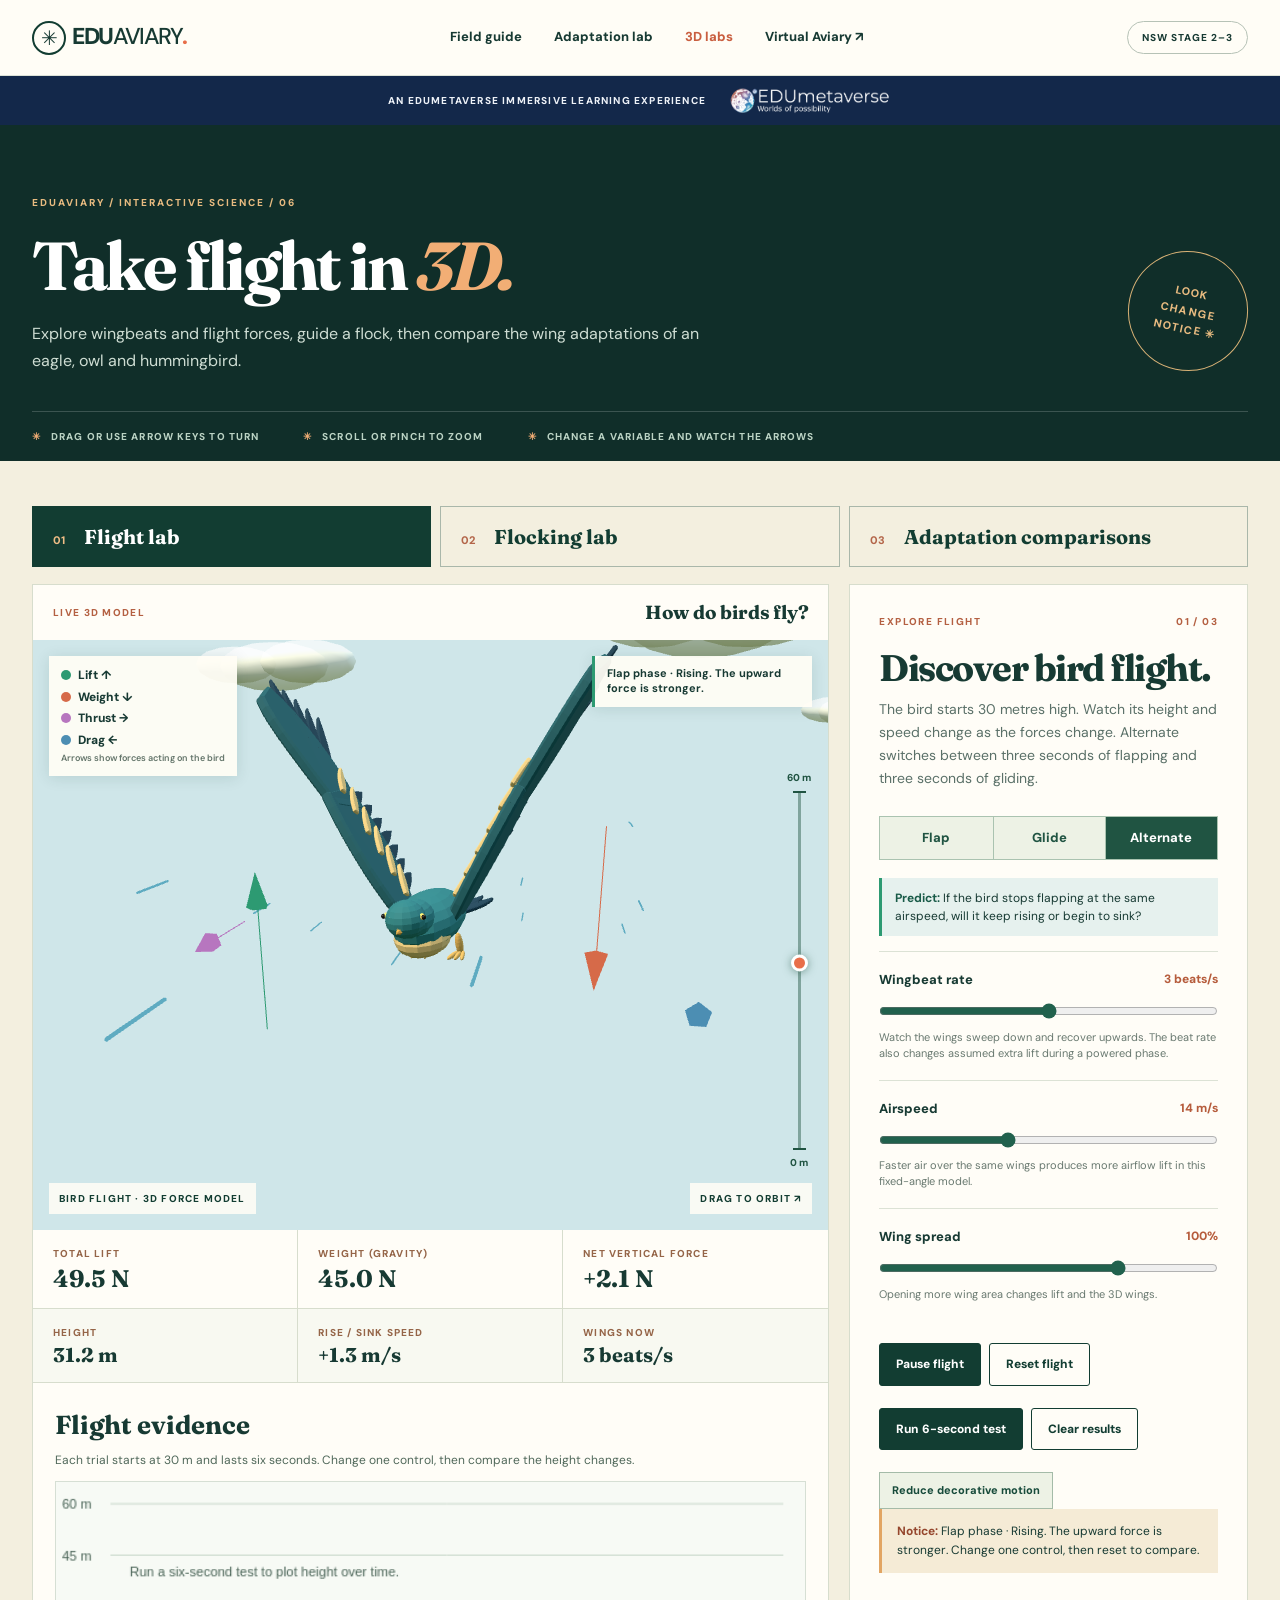
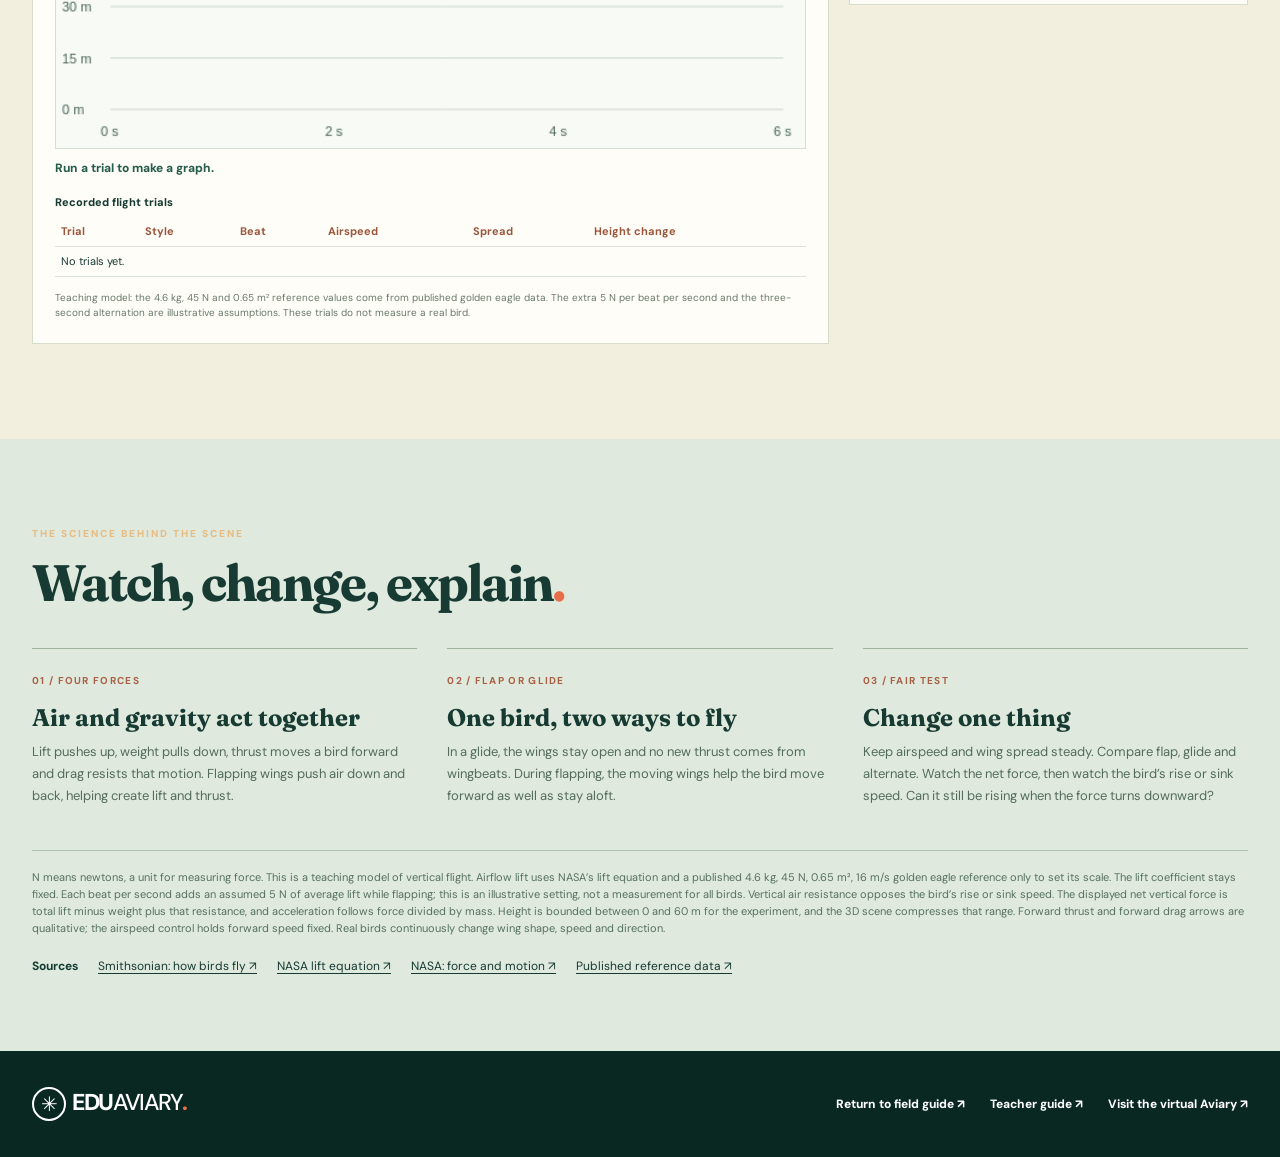
==== commit 2f71ffac: "Build EDUAVIARY guided learning experience" ====
--- a/simulations.html
+++ b/simulations.html
@@ -5,21 +5,22 @@
   <meta name="viewport" content="width=device-width, initial-scale=1">
   <meta name="theme-color" content="#102e29">
   <meta name="description" content="Explore how birds fly with a 3D model of wingbeats, gliding and the four forces of flight.">
-  <title>3D Aviary Labs — EduBirds</title>
-  <link rel="stylesheet" href="simulations.css?v=bird-flight-4">
-  <script type="module" src="simulations.js?v=bird-flight-4"></script>
+  <title>3D Aviary Labs — EDUAVIARY</title>
+  <link rel="stylesheet" href="simulations.css?v=learning-1">
+  <script type="module" src="simulations.js?v=learning-1"></script>
 </head>
 <body>
   <a class="skip-link" href="#main">Skip to simulations</a>
-  <header class="site-header"><div class="header-inner"><a class="brand" href="index.html"><span class="brand-mark" aria-hidden="true">✳</span> EDU<span>BIRDS</span><span class="brand-dot">.</span></a><nav aria-label="Main navigation"><a href="index.html#explore">Field guide</a><a href="index.html#adaptations">Adaptation lab</a><a href="simulations.html" aria-current="page">3D labs</a><a href="https://framevr.io/eduaviary2" target="_blank" rel="noopener noreferrer">Virtual Aviary ↗</a></nav><span class="stage-pill">NSW STAGE 2–3</span></div></header>
-  <a class="edumetaverse-banner" href="https://edumetaverse.com.au/" target="_blank" rel="noopener noreferrer" aria-label="Visit EDUmetaverse"><span>An EDUmetaverse learning experience</span><img src="assets/edumetaverse-logo.png" alt="EDUmetaverse — Worlds of possibility" width="1612" height="280"></a>
+  <header class="site-header"><div class="header-inner"><a class="brand" href="index.html"><span class="brand-mark" aria-hidden="true">✳</span> EDU<span>AVIARY</span><span class="brand-dot">.</span></a><nav aria-label="Main navigation"><a href="index.html#explore">Field guide</a><a href="index.html#adaptations">Adaptation lab</a><a href="simulations.html" aria-current="page">3D labs</a><a href="https://framevr.io/eduaviary2" target="_blank" rel="noopener noreferrer">Virtual Aviary ↗</a></nav><span class="stage-pill">NSW STAGE 2–3</span></div></header>
+  <a class="edumetaverse-banner" href="https://edumetaverse.com.au/" target="_blank" rel="noopener noreferrer" aria-label="Visit EDUmetaverse"><span>An Edumetaverse Immersive Learning Experience</span><img src="assets/edumetaverse-logo.png" alt="EDUmetaverse — Worlds of possibility" width="1612" height="280"></a>
   <main id="main">
-    <section class="intro"><div class="container"><p class="eyebrow">EDUBIRDS / INTERACTIVE SCIENCE / 06</p><div class="intro-row"><div><h1>Take flight in <em>3D.</em></h1><p>Explore wingbeats and flight forces, guide a flock, then compare the wing adaptations of an eagle, owl and hummingbird.</p></div><div class="intro-stamp" aria-hidden="true">LOOK<br>CHANGE<br>NOTICE ✳</div></div><div class="intro-meta"><span>DRAG TO TURN THE CAMERA</span><span>SCROLL OR PINCH TO ZOOM</span><span>CHANGE A VARIABLE AND WATCH THE ARROWS</span></div></div></section>
+    <section class="intro"><div class="container"><p class="eyebrow">EDUAVIARY / INTERACTIVE SCIENCE / 06</p><div class="intro-row"><div><h1>Take flight in <em>3D.</em></h1><p>Explore wingbeats and flight forces, guide a flock, then compare the wing adaptations of an eagle, owl and hummingbird.</p></div><div class="intro-stamp" aria-hidden="true">LOOK<br>CHANGE<br>NOTICE ✳</div></div><div class="intro-meta"><span>DRAG OR USE ARROW KEYS TO TURN</span><span>SCROLL OR PINCH TO ZOOM</span><span>CHANGE A VARIABLE AND WATCH THE ARROWS</span></div></div></section>
     <section class="lab-section" aria-labelledby="labTitle"><div class="container">
       <div class="mode-tabs" role="tablist" aria-label="Choose a 3D lab"><button id="flightTab" type="button" role="tab" aria-controls="flightControls" aria-selected="true" data-mode="flight"><span>01</span> Flight lab</button><button id="flockTab" type="button" role="tab" aria-controls="flockControls" aria-selected="false" data-mode="flock"><span>02</span> Flocking lab</button><button id="compareTab" type="button" role="tab" aria-controls="compareControls" aria-selected="false" data-mode="compare"><span>03</span> Adaptation comparisons</button></div>
-      <div class="lab-layout"><div class="stage-column"><div class="stage-top"><span>LIVE 3D MODEL</span><strong id="labTitle">How do birds fly?</strong></div><div class="sim-stage" id="simStage"><canvas id="simCanvas" aria-label="Interactive 3D bird models and flight force arrows"></canvas><div class="force-key" id="forceKey"><span><i class="lift-swatch"></i> Lift ↑</span><span><i class="weight-swatch"></i> Weight ↓</span><span><i class="thrust-swatch"></i> Thrust →</span><span><i class="drag-swatch"></i> Drag ←</span><small>Arrows show forces acting on the bird</small></div><div class="scene-callout" id="sceneCallout">Flap phase · rising. The upward force is stronger.</div><div class="altitude-meter" id="altitudeMeter" aria-hidden="true"><span>60 m</span><div class="altitude-track"><i id="altitudeMarker"></i></div><span>0 m</span></div><div class="compare-stage-labels" id="compareStageLabels" hidden><span id="compareLeftLabel">Golden eagle</span><span id="compareRightLabel">Ruby-throated hummingbird</span></div><div class="stage-label" id="stageLabel">BIRD FLIGHT · 3D FORCE MODEL</div><div class="stage-help">DRAG TO ORBIT <span aria-hidden="true">↗</span></div><div id="simError" class="sim-error" hidden>3D graphics are unavailable in this browser. Try a browser with WebGL enabled.</div></div>
+      <div class="lab-layout"><div class="stage-column"><div class="stage-top"><span>LIVE 3D MODEL</span><strong id="labTitle">How do birds fly?</strong></div><div class="sim-stage" id="simStage"><canvas id="simCanvas" tabindex="0" aria-label="Interactive 3D bird models and flight force arrows. Use left and right arrow keys to turn, up and down arrows to tilt, plus and minus to zoom."></canvas><div class="force-key" id="forceKey"><span><i class="lift-swatch"></i> Lift ↑</span><span><i class="weight-swatch"></i> Weight ↓</span><span><i class="thrust-swatch"></i> Thrust →</span><span><i class="drag-swatch"></i> Drag ←</span><small>Arrows show forces acting on the bird</small></div><div class="scene-callout" id="sceneCallout">Flap phase · rising. The upward force is stronger.</div><div class="altitude-meter" id="altitudeMeter" aria-hidden="true"><span>60 m</span><div class="altitude-track"><i id="altitudeMarker"></i></div><span>0 m</span></div><div class="compare-stage-labels" id="compareStageLabels" hidden><span id="compareLeftLabel">Golden eagle</span><span id="compareRightLabel">Ruby-throated hummingbird</span></div><div class="stage-label" id="stageLabel">BIRD FLIGHT · 3D FORCE MODEL</div><div class="stage-help">DRAG TO ORBIT <span aria-hidden="true">↗</span></div><div id="simError" class="sim-error" hidden>3D graphics are unavailable in this browser. Try a browser with WebGL enabled.</div></div>
         <div class="readout" id="flightReadout"><div><span>TOTAL LIFT</span><strong id="liftValue">49.5 N</strong></div><div><span>WEIGHT (GRAVITY)</span><strong id="weightValue">45.0 N</strong></div><div><span>NET VERTICAL FORCE</span><strong id="netValue">+4.5 N</strong></div></div>
         <div class="readout secondary-readout" id="flightExtra"><div><span>HEIGHT</span><strong id="heightValue">30.0 m</strong></div><div><span>RISE / SINK SPEED</span><strong id="verticalSpeedValue">+0.0 m/s</strong></div><div><span>WINGS NOW</span><strong id="beatValue">3 beats/s</strong></div></div>
+        <section class="flight-evidence" id="flight-evidence" aria-labelledby="flightEvidenceTitle"><h2 id="flightEvidenceTitle">Flight evidence</h2><p>Each trial starts at 30 m and lasts six seconds. Change one control, then compare the height changes.</p><canvas id="flightChart" width="620" height="220" role="img" aria-label="Line graph of the latest six-second trial, with time on the horizontal axis and height on the vertical axis"></canvas><p id="trialStatus" role="status">Run a trial to make a graph.</p><div class="trial-table-wrap"><table id="trialTable"><caption>Recorded flight trials</caption><thead><tr><th scope="col">Trial</th><th scope="col">Style</th><th scope="col">Beat</th><th scope="col">Airspeed</th><th scope="col">Spread</th><th scope="col">Height change</th></tr></thead><tbody id="trialRows"><tr><td colspan="6">No trials yet.</td></tr></tbody></table></div><p class="trial-model-note">Teaching model: the 4.6 kg, 45 N and 0.65 m² reference values come from published golden eagle data. The extra 5 N per beat per second and the three-second alternation are illustrative assumptions. These trials do not measure a real bird.</p></section>
         <div class="readout" id="flockReadout" hidden><div><span>BIRDS</span><strong id="birdCountValue">16</strong></div><div><span>AVERAGE SPACING</span><strong id="spacingValue">—</strong></div><div><span>FLOCK SPEED</span><strong id="speedValue">—</strong></div></div>
       </div>
       <aside class="controls-column"><div class="controls-panel" id="flightControls"><div class="panel-kicker">EXPLORE FLIGHT <span>01 / 03</span></div><h2>Discover bird flight.</h2><p class="panel-intro">The bird starts 30 metres high. Watch its height and speed change as the forces change. Alternate switches between three seconds of flapping and three seconds of gliding.</p>
@@ -28,13 +29,13 @@
         <div class="control"><div class="control-label"><label for="beatRate">Wingbeat rate</label><output id="beatRateOutput" for="beatRate">3 beats/s</output></div><input id="beatRate" type="range" min="1" max="5" step="1" value="3"><small>Watch the wings sweep down and recover upwards. The beat rate also changes assumed extra lift during a powered phase.</small></div>
         <div class="control"><div class="control-label"><label for="airspeed">Airspeed</label><output id="airspeedOutput" for="airspeed">14 m/s</output></div><input id="airspeed" type="range" min="8" max="24" step="1" value="14"><small>Faster air over the same wings produces more airflow lift in this fixed-angle model.</small></div>
         <div class="control"><div class="control-label"><label for="spread">Wing spread</label><output id="spreadOutput" for="spread">100%</output></div><input id="spread" type="range" min="50" max="120" step="5" value="100"><small>Opening more wing area changes lift and the 3D wings.</small></div>
-        <div class="control-actions"><button type="button" class="primary-button" id="flightToggle">Pause flight</button><button type="button" class="secondary-button" id="flightReset">Reset flight</button></div><div class="prediction"><strong>Notice:</strong> <span id="scenarioMode">Flap phase · rising. The upward force is stronger.</span> Change one control, then reset to compare.</div>
+        <div class="control-actions"><button type="button" class="primary-button" id="flightToggle">Pause flight</button><button type="button" class="secondary-button" id="flightReset">Reset flight</button></div><div class="control-actions"><button type="button" class="primary-button" id="trialStart">Run 6-second test</button><button type="button" class="secondary-button" id="trialClear">Clear results</button></div><button type="button" class="secondary-button motion-button" id="motionToggle" aria-pressed="false">Reduce decorative motion</button><div class="prediction"><strong>Notice:</strong> <span id="scenarioMode">Flap phase · rising. The upward force is stronger.</span> Change one control, then reset to compare.</div>
       </div>
       <div class="controls-panel" id="flockControls" hidden><div class="panel-kicker">EXPLORE FLOCKS <span>02 / 03</span></div><h2>Move as one.</h2><p class="panel-intro">Each 3D bird responds to its neighbours. Change the three rules and watch the flock form, spread or scatter. Spacing and speed are shown in model units.</p><div class="control"><div class="control-label"><label for="flockSize">Number of birds</label><output id="flockSizeOutput" for="flockSize">16</output></div><input id="flockSize" type="range" min="6" max="28" step="1" value="16"></div><div class="control"><div class="control-label"><label for="separation">Give space</label><output id="separationOutput" for="separation">1.4</output></div><input id="separation" type="range" min="0" max="3" step="0.1" value="1.4"><small>Birds steer away from neighbours that are too close.</small></div><div class="control"><div class="control-label"><label for="alignment">Match direction</label><output id="alignmentOutput" for="alignment">1.0</output></div><input id="alignment" type="range" min="0" max="3" step="0.1" value="1"><small>Birds turn towards the average heading nearby.</small></div><div class="control"><div class="control-label"><label for="cohesion">Stay together</label><output id="cohesionOutput" for="cohesion">0.8</output></div><input id="cohesion" type="range" min="0" max="3" step="0.1" value="0.8"><small>Birds steer towards the centre of their neighbours.</small></div><div class="control-actions"><button type="button" class="primary-button" id="flockToggle">Pause flock</button><button type="button" class="secondary-button" id="flockReset">Reset</button></div><div class="prediction"><strong>Try this:</strong> Turn one rule to zero. Which rule keeps the birds from crowding?</div></div>
       <div class="controls-panel" id="compareControls" hidden><div class="panel-kicker">COMPARE ADAPTATIONS <span>03 / 03</span></div><h2>Different wings, different jobs.</h2><p class="panel-intro">Choose a pair. Look at the generated portraits, then turn the simplified 3D models to compare their wing shapes and movements.</p><div class="comparison-choices" role="group" aria-label="Choose birds to compare"><button type="button" data-comparison="soar-hover" aria-pressed="true">Soar ↔ hover</button><button type="button" data-comparison="quiet-hover" aria-pressed="false">Quiet ↔ hover</button><button type="button" data-comparison="soar-quiet" aria-pressed="false">Soar ↔ quiet</button></div><div class="comparison-cards"><article><div class="compare-portrait bird-eagle" role="img" aria-label="Generated illustration of a golden eagle" id="compareLeftPortrait"></div><h3 id="compareLeftName">Golden eagle</h3><p id="compareLeftFact">Broad wings help it soar and glide for long stretches.</p></article><article><div class="compare-portrait bird-hummingbird" role="img" aria-label="Generated illustration of a ruby-throated hummingbird" id="compareRightPortrait"></div><h3 id="compareRightName">Ruby-throated hummingbird</h3><p id="compareRightFact">Small wings beat rapidly so it can hover at flowers.</p></article></div><div class="prediction compare-question"><strong>Think:</strong> <span id="compareQuestion">Which bird can stay near one flower, and which can travel on rising air?</span></div><p class="compare-note">3D wing forms and beat speeds are illustrative. Model sizes are enlarged for comparison and are not to scale.</p></div></aside></div>
     </div></section>
     <section class="explain"><div class="container"><p class="eyebrow">THE SCIENCE BEHIND THE SCENE</p><h2>Watch, change, explain<span>.</span></h2><div class="explain-grid"><article><b>01 / FOUR FORCES</b><h3>Air and gravity act together</h3><p>Lift pushes up, weight pulls down, thrust moves a bird forward and drag resists that motion. Flapping wings push air down and back, helping create lift and thrust.</p></article><article><b>02 / FLAP OR GLIDE</b><h3>One bird, two ways to fly</h3><p>In a glide, the wings stay open and no new thrust comes from wingbeats. During flapping, the moving wings help the bird move forward as well as stay aloft.</p></article><article><b>03 / FAIR TEST</b><h3>Change one thing</h3><p>Keep airspeed and wing spread steady. Compare flap, glide and alternate. Watch the net force, then watch the bird’s rise or sink speed. Can it still be rising when the force turns downward?</p></article></div><p class="model-note">N means newtons, a unit for measuring force. This is a teaching model of vertical flight. Airflow lift uses NASA’s lift equation and a published 4.6 kg, 45 N, 0.65 m², 16 m/s golden eagle reference only to set its scale. The lift coefficient stays fixed. Each beat per second adds an assumed 5 N of average lift while flapping; this is an illustrative setting, not a measurement for all birds. Vertical air resistance opposes the bird’s rise or sink speed. The displayed net vertical force is total lift minus weight plus that resistance, and acceleration follows force divided by mass. Height is bounded between 0 and 60 m for the experiment, and the 3D scene compresses that range. Forward thrust and forward drag arrows are qualitative; the airspeed control holds forward speed fixed. Real birds continuously change wing shape, speed and direction.</p><div class="source-links"><strong>Sources</strong><a href="https://howthingsfly.si.edu/ask-an-explainer/how-do-birds-fly" target="_blank" rel="noopener noreferrer">Smithsonian: how birds fly ↗</a><a href="https://www1.grc.nasa.gov/beginners-guide-to-aeronautics/lift-equation/" target="_blank" rel="noopener noreferrer">NASA lift equation ↗</a><a href="https://www.grc.nasa.gov/WWW/K-12/BGP/motion.html" target="_blank" rel="noopener noreferrer">NASA: force and motion ↗</a><a href="https://www.pnas.org/doi/10.1073/pnas.0702040104" target="_blank" rel="noopener noreferrer">Published reference data ↗</a></div></div></section>
   </main>
-  <footer><div class="container footer-inner"><a class="brand" href="index.html"><span class="brand-mark" aria-hidden="true">✳</span> EDU<span>BIRDS</span><span class="brand-dot">.</span></a><div><a href="index.html">Return to field guide ↗</a><a href="https://framevr.io/eduaviary2" target="_blank" rel="noopener noreferrer">Visit the virtual Aviary ↗</a></div></div></footer>
+  <footer><div class="container footer-inner"><a class="brand" href="index.html"><span class="brand-mark" aria-hidden="true">✳</span> EDU<span>AVIARY</span><span class="brand-dot">.</span></a><div><a href="index.html">Return to field guide ↗</a><a href="teacher.html">Teacher guide ↗</a><a href="https://framevr.io/eduaviary2" target="_blank" rel="noopener noreferrer">Visit the virtual Aviary ↗</a></div></div></footer>
 </body>
 </html>
--- a/simulations.css
+++ b/simulations.css
@@ -15,3 +15,6 @@
 .thrust-swatch{background:#b776bf}.drag-swatch{background:#4c8eb3}.flight-style{display:grid;grid-template-columns:repeat(3,1fr);margin:0 0 18px;border:1px solid #aac3b0}.flight-style button{border:0;background:#edf2e5;color:#205442;padding:11px 7px;font-size:13px;font-weight:800}.flight-style button+button{border-left:1px solid #aac3b0}.flight-style button[aria-pressed="true"]{background:#205442;color:#fff}.investigate-prompt{background:#e6f1ee;border-left:3px solid #2d9a72;padding:11px 13px;margin-bottom:15px;font-size:12px;line-height:1.5}.investigate-prompt strong{color:#195b48}
 .altitude-meter{position:absolute;right:17px;top:130px;bottom:60px;z-index:2;display:flex;flex-direction:column;align-items:center;gap:5px;color:#205442;font-size:10px;font-weight:800;pointer-events:none}.altitude-track{position:relative;flex:1;width:3px;background:rgba(32,84,66,.45)}.altitude-track:before,.altitude-track:after{content:'';position:absolute;left:-5px;width:13px;height:2px;background:#205442}.altitude-track:before{top:0}.altitude-track:after{bottom:0}.altitude-track i{position:absolute;left:-7px;bottom:50%;width:17px;height:17px;border:3px solid #fff;border-radius:50%;background:#e86e49;box-shadow:0 1px 8px #21544288;transform:translateY(50%)}@media(max-width:520px){.flight-style button{font-size:11px;padding:10px 4px}.altitude-meter{right:10px;top:115px;bottom:49px;font-size:8px}}
 .mode-tabs button{flex:1;min-width:0}.comparison-choices{display:grid;grid-template-columns:1fr;gap:7px;margin:0 0 18px}.comparison-choices button{border:1px solid #abc2ac;background:#edf2e5;color:#205442;padding:10px 12px;text-align:left;font-size:12px;font-weight:800}.comparison-choices button[aria-pressed="true"]{background:#205442;color:white}.comparison-cards{display:grid;grid-template-columns:1fr 1fr;gap:9px}.comparison-cards article{background:#f1f1e8;border:1px solid #d5dfce;min-width:0;padding:7px}.compare-portrait{height:115px;background-image:url('assets/additional-birds.png');background-size:300% 200%;background-repeat:no-repeat;background-color:#e9e1c8}.bird-eagle{background-position:0% 0%}.bird-owl{background-position:50% 0%}.bird-hummingbird{background-position:50% 100%}.comparison-cards h3{font-family:var(--serif);font-size:18px;line-height:1.15;margin:10px 3px 5px}.comparison-cards p{font-size:11px;line-height:1.45;color:#566a5e;margin:0 3px 8px}.compare-question{margin-top:17px}.compare-note{font-size:10px;line-height:1.45;color:#66786c;margin:14px 0 0}.compare-stage-labels{position:absolute;left:12px;right:12px;bottom:52px;z-index:2;display:grid;grid-template-columns:1fr 1fr;gap:8px;pointer-events:none}.compare-stage-labels span{background:rgba(255,253,245,.9);color:#164233;padding:8px;text-align:center;font-family:var(--serif);font-size:15px;font-weight:700;box-shadow:0 2px 12px #173a3325}@media(max-width:760px){.mode-tabs button{font-size:16px;padding:11px 8px}.mode-tabs button span{margin-right:6px}}@media(max-width:520px){.mode-tabs{gap:4px}.mode-tabs button{font-size:12px;padding:9px 5px;line-height:1.2}.mode-tabs button span{display:block;font-size:9px;margin:0 0 4px}.compare-stage-labels span{font-size:11px}}
+
+.flight-evidence{border-top:1px solid #d7ddcd;padding:22px;background:#fffdf7}.flight-evidence h2{font-family:var(--serif);font-size:26px;margin:0 0 5px}.flight-evidence>p{font-size:12px;color:#50685a;line-height:1.55;margin:0 0 12px}.flight-evidence canvas{display:block;width:100%;height:auto;border:1px solid #d6dfd4;background:#f7faf5}.flight-evidence #trialStatus{font-weight:800;color:#245e4b;margin:10px 0}.trial-table-wrap{overflow-x:auto}.flight-evidence table{border-collapse:collapse;width:100%;font-size:11px;text-align:left}.flight-evidence caption{text-align:left;font-weight:800;margin:6px 0}.flight-evidence th,.flight-evidence td{padding:6px;border-bottom:1px solid #d9e2d8;white-space:nowrap}.flight-evidence th{color:#9b563c}.flight-evidence .trial-model-note{font-size:10px;color:#67796a;margin:13px 0 0}.motion-button{border:1px solid #a4bba8;background:#edf2e5;color:#174b3b;padding:9px 12px;font-size:11px;font-weight:800}.motion-button[aria-pressed="true"]{background:#174b3b;color:white}.sim-stage canvas:focus-visible{outline:4px solid #f0a148;outline-offset:-5px}
+@media(max-width:460px){.edumetaverse-banner{flex-wrap:wrap;gap:1px;padding:6px 12px}.edumetaverse-banner span{flex-basis:100%;text-align:center;font-size:8px}.edumetaverse-banner img{width:142px}}
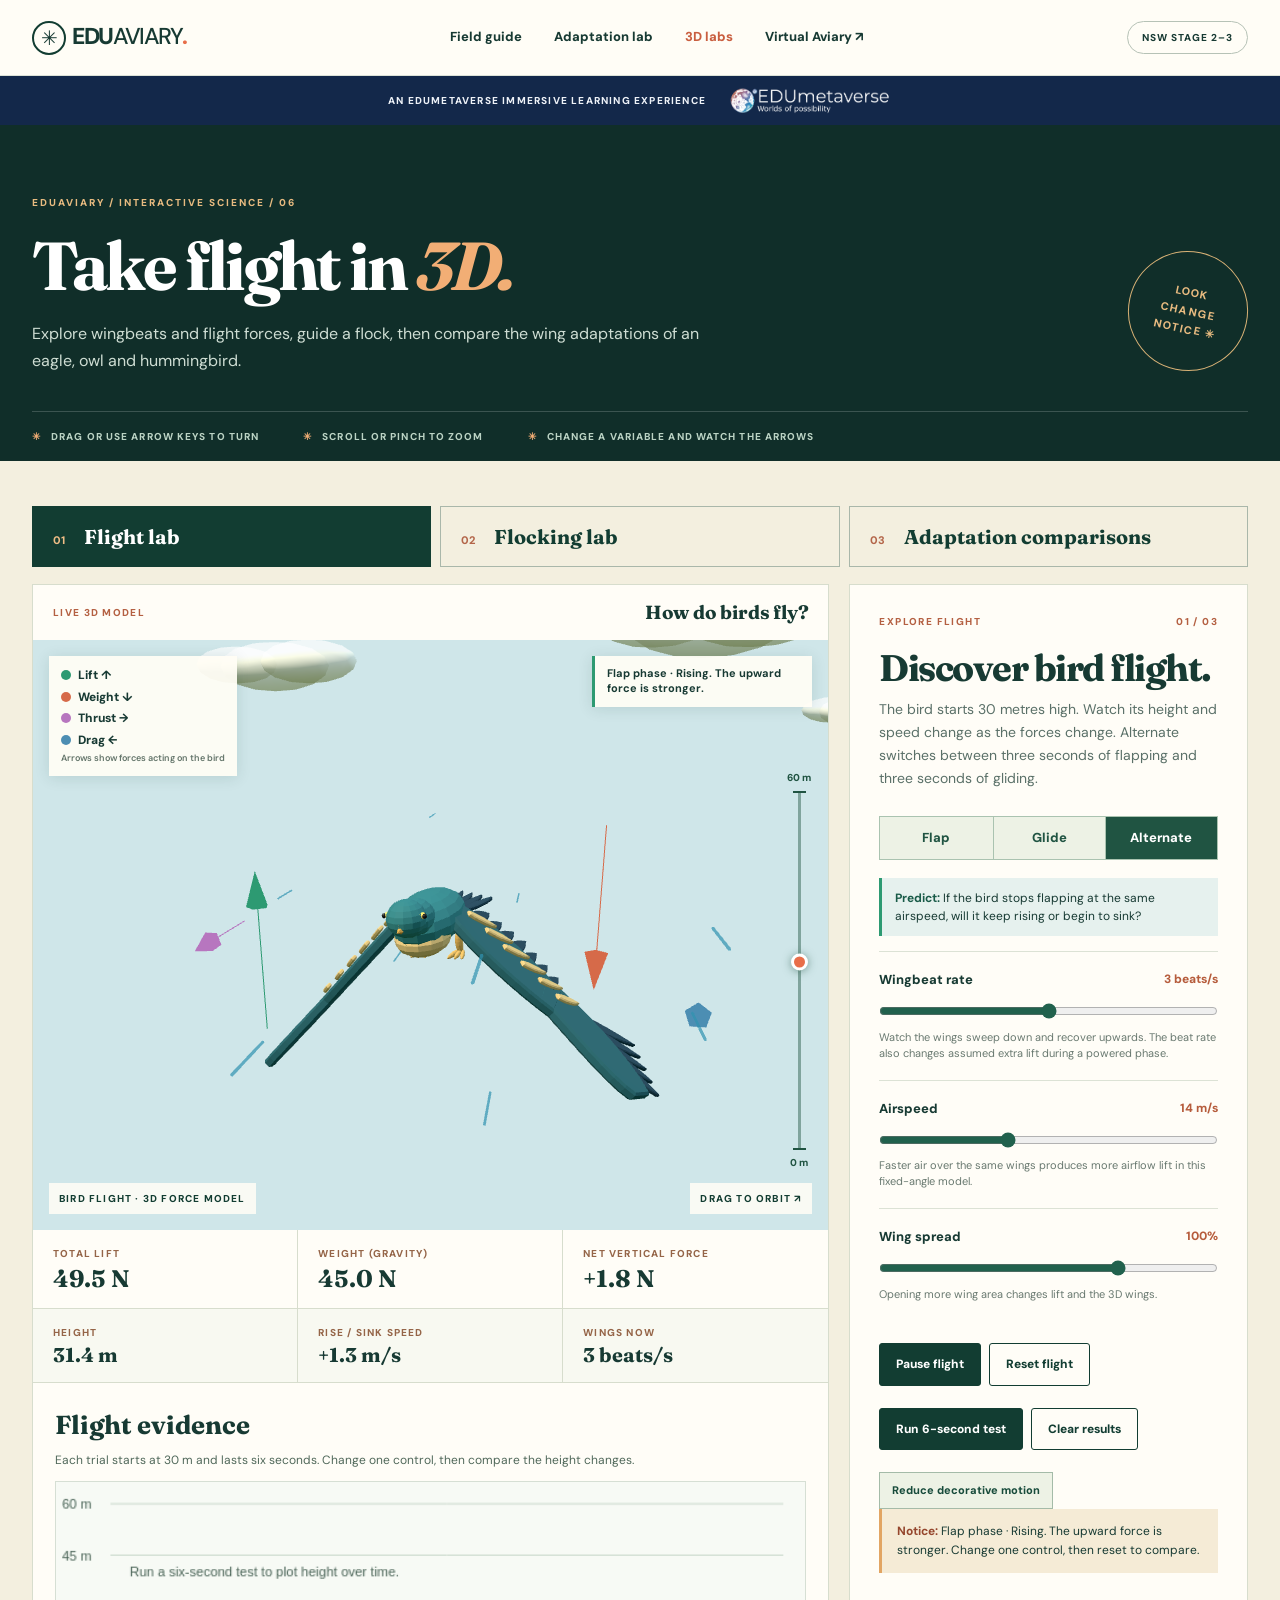
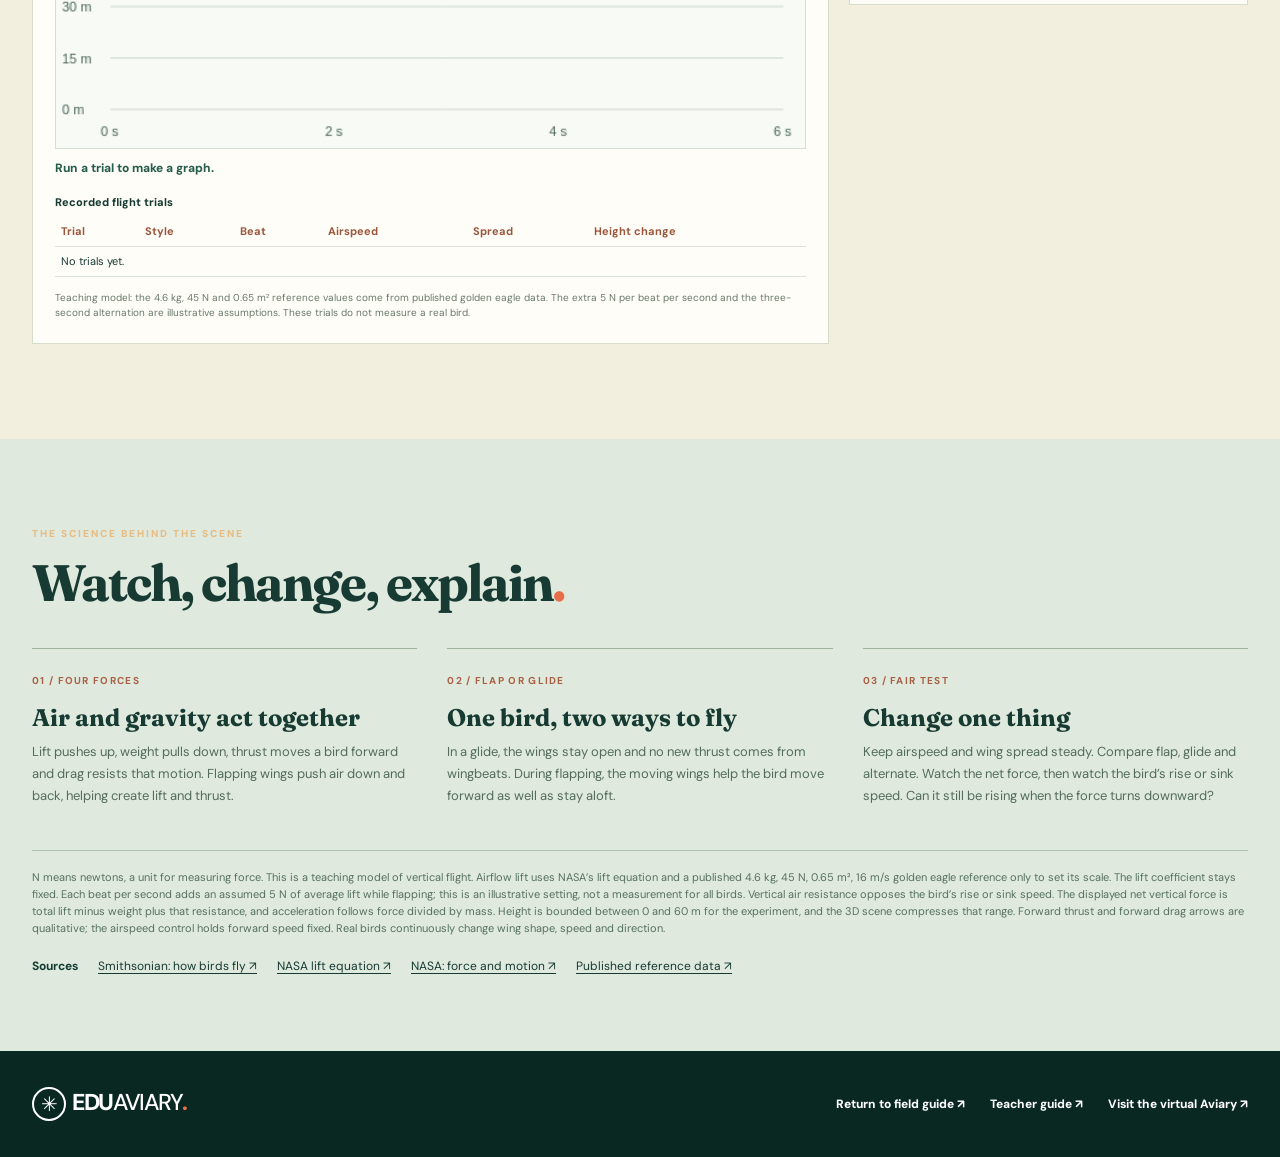
==== commit d4a9a18c: "Refresh flight lab script after trial fix" ====
--- a/simulations.html
+++ b/simulations.html
@@ -7,7 +7,7 @@
   <meta name="description" content="Explore how birds fly with a 3D model of wingbeats, gliding and the four forces of flight.">
   <title>3D Aviary Labs — EDUAVIARY</title>
   <link rel="stylesheet" href="simulations.css?v=learning-1">
-  <script type="module" src="simulations.js?v=learning-1"></script>
+  <script type="module" src="simulations.js?v=learning-2"></script>
 </head>
 <body>
   <a class="skip-link" href="#main">Skip to simulations</a>
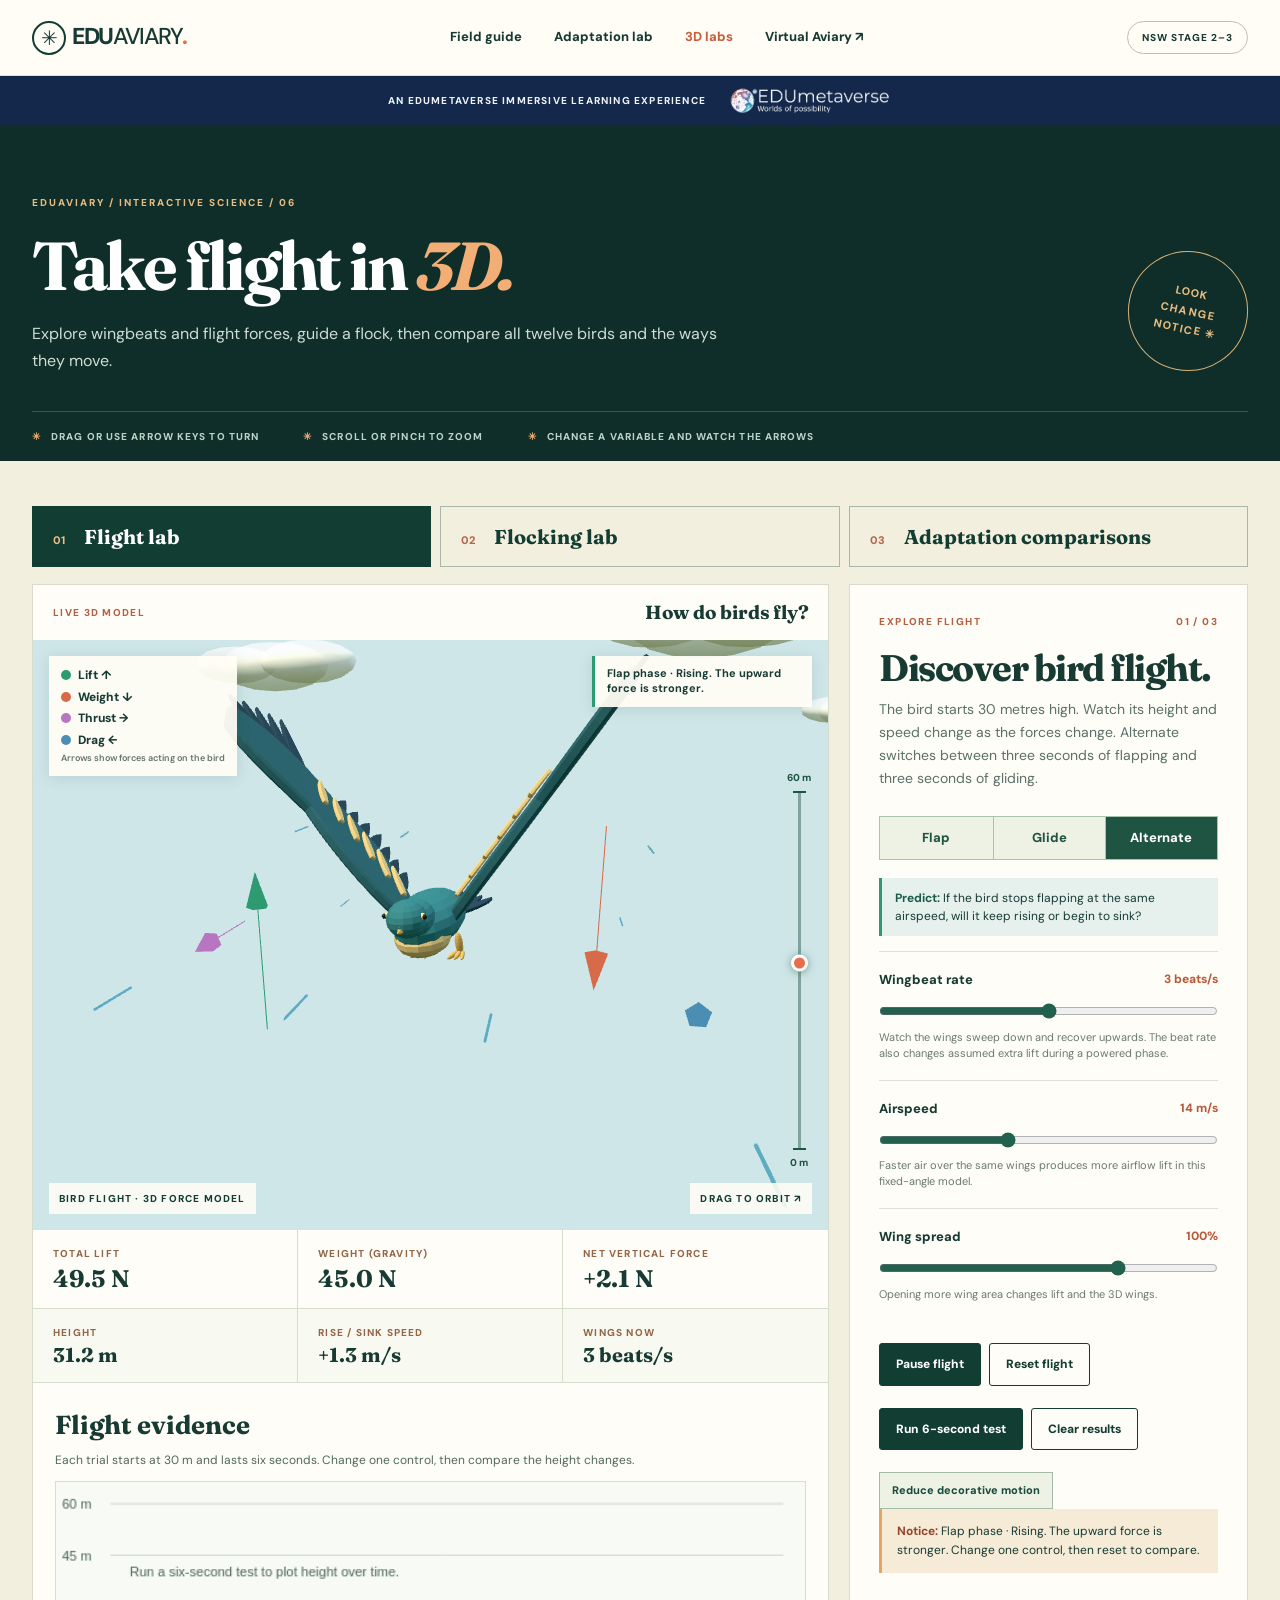
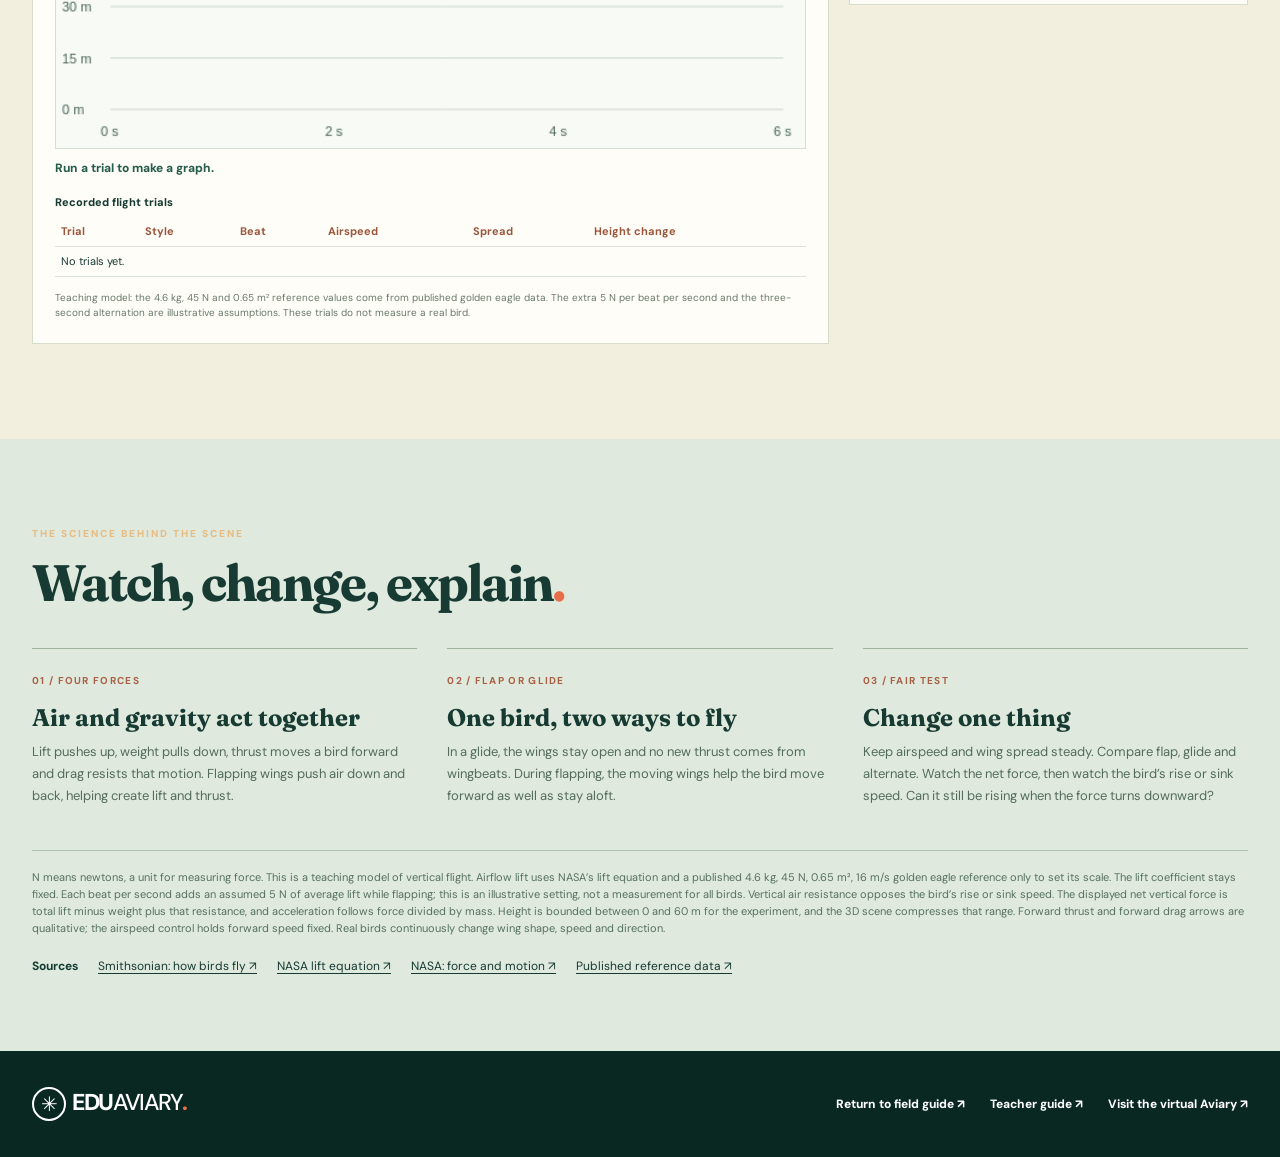
==== commit ee8c7a17: "Compare all twelve bird flight adaptations in 3D" ====
--- a/simulations.html
+++ b/simulations.html
@@ -6,15 +6,15 @@
   <meta name="theme-color" content="#102e29">
   <meta name="description" content="Explore how birds fly with a 3D model of wingbeats, gliding and the four forces of flight.">
   <title>3D Aviary Labs — EDUAVIARY</title>
-  <link rel="stylesheet" href="simulations.css?v=learning-1">
-  <script type="module" src="simulations.js?v=learning-2"></script>
+  <link rel="stylesheet" href="simulations.css?v=comparisons-1">
+  <script type="module" src="simulations.js?v=comparisons-1"></script>
 </head>
 <body>
   <a class="skip-link" href="#main">Skip to simulations</a>
   <header class="site-header"><div class="header-inner"><a class="brand" href="index.html"><span class="brand-mark" aria-hidden="true">✳</span> EDU<span>AVIARY</span><span class="brand-dot">.</span></a><nav aria-label="Main navigation"><a href="index.html#explore">Field guide</a><a href="index.html#adaptations">Adaptation lab</a><a href="simulations.html" aria-current="page">3D labs</a><a href="https://framevr.io/eduaviary2" target="_blank" rel="noopener noreferrer">Virtual Aviary ↗</a></nav><span class="stage-pill">NSW STAGE 2–3</span></div></header>
   <a class="edumetaverse-banner" href="https://edumetaverse.com.au/" target="_blank" rel="noopener noreferrer" aria-label="Visit EDUmetaverse"><span>An Edumetaverse Immersive Learning Experience</span><img src="assets/edumetaverse-logo.png" alt="EDUmetaverse — Worlds of possibility" width="1612" height="280"></a>
   <main id="main">
-    <section class="intro"><div class="container"><p class="eyebrow">EDUAVIARY / INTERACTIVE SCIENCE / 06</p><div class="intro-row"><div><h1>Take flight in <em>3D.</em></h1><p>Explore wingbeats and flight forces, guide a flock, then compare the wing adaptations of an eagle, owl and hummingbird.</p></div><div class="intro-stamp" aria-hidden="true">LOOK<br>CHANGE<br>NOTICE ✳</div></div><div class="intro-meta"><span>DRAG OR USE ARROW KEYS TO TURN</span><span>SCROLL OR PINCH TO ZOOM</span><span>CHANGE A VARIABLE AND WATCH THE ARROWS</span></div></div></section>
+    <section class="intro"><div class="container"><p class="eyebrow">EDUAVIARY / INTERACTIVE SCIENCE / 06</p><div class="intro-row"><div><h1>Take flight in <em>3D.</em></h1><p>Explore wingbeats and flight forces, guide a flock, then compare all twelve birds and the ways they move.</p></div><div class="intro-stamp" aria-hidden="true">LOOK<br>CHANGE<br>NOTICE ✳</div></div><div class="intro-meta"><span>DRAG OR USE ARROW KEYS TO TURN</span><span>SCROLL OR PINCH TO ZOOM</span><span>CHANGE A VARIABLE AND WATCH THE ARROWS</span></div></div></section>
     <section class="lab-section" aria-labelledby="labTitle"><div class="container">
       <div class="mode-tabs" role="tablist" aria-label="Choose a 3D lab"><button id="flightTab" type="button" role="tab" aria-controls="flightControls" aria-selected="true" data-mode="flight"><span>01</span> Flight lab</button><button id="flockTab" type="button" role="tab" aria-controls="flockControls" aria-selected="false" data-mode="flock"><span>02</span> Flocking lab</button><button id="compareTab" type="button" role="tab" aria-controls="compareControls" aria-selected="false" data-mode="compare"><span>03</span> Adaptation comparisons</button></div>
       <div class="lab-layout"><div class="stage-column"><div class="stage-top"><span>LIVE 3D MODEL</span><strong id="labTitle">How do birds fly?</strong></div><div class="sim-stage" id="simStage"><canvas id="simCanvas" tabindex="0" aria-label="Interactive 3D bird models and flight force arrows. Use left and right arrow keys to turn, up and down arrows to tilt, plus and minus to zoom."></canvas><div class="force-key" id="forceKey"><span><i class="lift-swatch"></i> Lift ↑</span><span><i class="weight-swatch"></i> Weight ↓</span><span><i class="thrust-swatch"></i> Thrust →</span><span><i class="drag-swatch"></i> Drag ←</span><small>Arrows show forces acting on the bird</small></div><div class="scene-callout" id="sceneCallout">Flap phase · rising. The upward force is stronger.</div><div class="altitude-meter" id="altitudeMeter" aria-hidden="true"><span>60 m</span><div class="altitude-track"><i id="altitudeMarker"></i></div><span>0 m</span></div><div class="compare-stage-labels" id="compareStageLabels" hidden><span id="compareLeftLabel">Golden eagle</span><span id="compareRightLabel">Ruby-throated hummingbird</span></div><div class="stage-label" id="stageLabel">BIRD FLIGHT · 3D FORCE MODEL</div><div class="stage-help">DRAG TO ORBIT <span aria-hidden="true">↗</span></div><div id="simError" class="sim-error" hidden>3D graphics are unavailable in this browser. Try a browser with WebGL enabled.</div></div>
@@ -32,7 +32,7 @@
         <div class="control-actions"><button type="button" class="primary-button" id="flightToggle">Pause flight</button><button type="button" class="secondary-button" id="flightReset">Reset flight</button></div><div class="control-actions"><button type="button" class="primary-button" id="trialStart">Run 6-second test</button><button type="button" class="secondary-button" id="trialClear">Clear results</button></div><button type="button" class="secondary-button motion-button" id="motionToggle" aria-pressed="false">Reduce decorative motion</button><div class="prediction"><strong>Notice:</strong> <span id="scenarioMode">Flap phase · rising. The upward force is stronger.</span> Change one control, then reset to compare.</div>
       </div>
       <div class="controls-panel" id="flockControls" hidden><div class="panel-kicker">EXPLORE FLOCKS <span>02 / 03</span></div><h2>Move as one.</h2><p class="panel-intro">Each 3D bird responds to its neighbours. Change the three rules and watch the flock form, spread or scatter. Spacing and speed are shown in model units.</p><div class="control"><div class="control-label"><label for="flockSize">Number of birds</label><output id="flockSizeOutput" for="flockSize">16</output></div><input id="flockSize" type="range" min="6" max="28" step="1" value="16"></div><div class="control"><div class="control-label"><label for="separation">Give space</label><output id="separationOutput" for="separation">1.4</output></div><input id="separation" type="range" min="0" max="3" step="0.1" value="1.4"><small>Birds steer away from neighbours that are too close.</small></div><div class="control"><div class="control-label"><label for="alignment">Match direction</label><output id="alignmentOutput" for="alignment">1.0</output></div><input id="alignment" type="range" min="0" max="3" step="0.1" value="1"><small>Birds turn towards the average heading nearby.</small></div><div class="control"><div class="control-label"><label for="cohesion">Stay together</label><output id="cohesionOutput" for="cohesion">0.8</output></div><input id="cohesion" type="range" min="0" max="3" step="0.1" value="0.8"><small>Birds steer towards the centre of their neighbours.</small></div><div class="control-actions"><button type="button" class="primary-button" id="flockToggle">Pause flock</button><button type="button" class="secondary-button" id="flockReset">Reset</button></div><div class="prediction"><strong>Try this:</strong> Turn one rule to zero. Which rule keeps the birds from crowding?</div></div>
-      <div class="controls-panel" id="compareControls" hidden><div class="panel-kicker">COMPARE ADAPTATIONS <span>03 / 03</span></div><h2>Different wings, different jobs.</h2><p class="panel-intro">Choose a pair. Look at the generated portraits, then turn the simplified 3D models to compare their wing shapes and movements.</p><div class="comparison-choices" role="group" aria-label="Choose birds to compare"><button type="button" data-comparison="soar-hover" aria-pressed="true">Soar ↔ hover</button><button type="button" data-comparison="quiet-hover" aria-pressed="false">Quiet ↔ hover</button><button type="button" data-comparison="soar-quiet" aria-pressed="false">Soar ↔ quiet</button></div><div class="comparison-cards"><article><div class="compare-portrait bird-eagle" role="img" aria-label="Generated illustration of a golden eagle" id="compareLeftPortrait"></div><h3 id="compareLeftName">Golden eagle</h3><p id="compareLeftFact">Broad wings help it soar and glide for long stretches.</p></article><article><div class="compare-portrait bird-hummingbird" role="img" aria-label="Generated illustration of a ruby-throated hummingbird" id="compareRightPortrait"></div><h3 id="compareRightName">Ruby-throated hummingbird</h3><p id="compareRightFact">Small wings beat rapidly so it can hover at flowers.</p></article></div><div class="prediction compare-question"><strong>Think:</strong> <span id="compareQuestion">Which bird can stay near one flower, and which can travel on rising air?</span></div><p class="compare-note">3D wing forms and beat speeds are illustrative. Model sizes are enlarged for comparison and are not to scale.</p></div></aside></div>
+      <div class="controls-panel" id="compareControls" hidden><div class="panel-kicker">COMPARE ADAPTATIONS <span>03 / 03</span></div><h2>Different wings, different jobs.</h2><p class="panel-intro">Select any two of the twelve birds. Choose a movement each bird can actually perform, then turn their 3D models to compare wing shape and motion.</p><div class="comparison-cards"><article><label class="compare-select-label" for="compareLeftSelect">BIRD A</label><select id="compareLeftSelect" aria-label="Choose first bird"></select><div class="compare-portrait" role="img" aria-label="Generated bird illustration" id="compareLeftPortrait"></div><h3 id="compareLeftName">Golden eagle</h3><p id="compareLeftFact"></p><p id="compareLeftWing" class="compare-wing"></p><div class="compare-modes" id="compareLeftModes" role="group" aria-label="Movement for first bird"></div><p class="compare-mode-note" id="compareLeftModeNote"></p><a id="compareLeftSource" class="compare-source" href="#" target="_blank" rel="noopener noreferrer">Check species source ↗</a></article><article><label class="compare-select-label" for="compareRightSelect">BIRD B</label><select id="compareRightSelect" aria-label="Choose second bird"></select><div class="compare-portrait" role="img" aria-label="Generated bird illustration" id="compareRightPortrait"></div><h3 id="compareRightName">Ruby-throated hummingbird</h3><p id="compareRightFact"></p><p id="compareRightWing" class="compare-wing"></p><div class="compare-modes" id="compareRightModes" role="group" aria-label="Movement for second bird"></div><p class="compare-mode-note" id="compareRightModeNote"></p><a id="compareRightSource" class="compare-source" href="#" target="_blank" rel="noopener noreferrer">Check species source ↗</a></article></div><div class="prediction compare-question"><strong>Think:</strong> <span id="compareQuestion"></span></div><p class="compare-note">The species descriptions and available movement modes come from the linked sources. These handmade 3D forms show key shapes; model sizes and animation tempos are illustrative, slowed for comparison, and are not measurements.</p></div></aside></div>
     </div></section>
     <section class="explain"><div class="container"><p class="eyebrow">THE SCIENCE BEHIND THE SCENE</p><h2>Watch, change, explain<span>.</span></h2><div class="explain-grid"><article><b>01 / FOUR FORCES</b><h3>Air and gravity act together</h3><p>Lift pushes up, weight pulls down, thrust moves a bird forward and drag resists that motion. Flapping wings push air down and back, helping create lift and thrust.</p></article><article><b>02 / FLAP OR GLIDE</b><h3>One bird, two ways to fly</h3><p>In a glide, the wings stay open and no new thrust comes from wingbeats. During flapping, the moving wings help the bird move forward as well as stay aloft.</p></article><article><b>03 / FAIR TEST</b><h3>Change one thing</h3><p>Keep airspeed and wing spread steady. Compare flap, glide and alternate. Watch the net force, then watch the bird’s rise or sink speed. Can it still be rising when the force turns downward?</p></article></div><p class="model-note">N means newtons, a unit for measuring force. This is a teaching model of vertical flight. Airflow lift uses NASA’s lift equation and a published 4.6 kg, 45 N, 0.65 m², 16 m/s golden eagle reference only to set its scale. The lift coefficient stays fixed. Each beat per second adds an assumed 5 N of average lift while flapping; this is an illustrative setting, not a measurement for all birds. Vertical air resistance opposes the bird’s rise or sink speed. The displayed net vertical force is total lift minus weight plus that resistance, and acceleration follows force divided by mass. Height is bounded between 0 and 60 m for the experiment, and the 3D scene compresses that range. Forward thrust and forward drag arrows are qualitative; the airspeed control holds forward speed fixed. Real birds continuously change wing shape, speed and direction.</p><div class="source-links"><strong>Sources</strong><a href="https://howthingsfly.si.edu/ask-an-explainer/how-do-birds-fly" target="_blank" rel="noopener noreferrer">Smithsonian: how birds fly ↗</a><a href="https://www1.grc.nasa.gov/beginners-guide-to-aeronautics/lift-equation/" target="_blank" rel="noopener noreferrer">NASA lift equation ↗</a><a href="https://www.grc.nasa.gov/WWW/K-12/BGP/motion.html" target="_blank" rel="noopener noreferrer">NASA: force and motion ↗</a><a href="https://www.pnas.org/doi/10.1073/pnas.0702040104" target="_blank" rel="noopener noreferrer">Published reference data ↗</a></div></div></section>
   </main>
--- a/simulations.css
+++ b/simulations.css
@@ -18,3 +18,20 @@
 
 .flight-evidence{border-top:1px solid #d7ddcd;padding:22px;background:#fffdf7}.flight-evidence h2{font-family:var(--serif);font-size:26px;margin:0 0 5px}.flight-evidence>p{font-size:12px;color:#50685a;line-height:1.55;margin:0 0 12px}.flight-evidence canvas{display:block;width:100%;height:auto;border:1px solid #d6dfd4;background:#f7faf5}.flight-evidence #trialStatus{font-weight:800;color:#245e4b;margin:10px 0}.trial-table-wrap{overflow-x:auto}.flight-evidence table{border-collapse:collapse;width:100%;font-size:11px;text-align:left}.flight-evidence caption{text-align:left;font-weight:800;margin:6px 0}.flight-evidence th,.flight-evidence td{padding:6px;border-bottom:1px solid #d9e2d8;white-space:nowrap}.flight-evidence th{color:#9b563c}.flight-evidence .trial-model-note{font-size:10px;color:#67796a;margin:13px 0 0}.motion-button{border:1px solid #a4bba8;background:#edf2e5;color:#174b3b;padding:9px 12px;font-size:11px;font-weight:800}.motion-button[aria-pressed="true"]{background:#174b3b;color:white}.sim-stage canvas:focus-visible{outline:4px solid #f0a148;outline-offset:-5px}
 @media(max-width:460px){.edumetaverse-banner{flex-wrap:wrap;gap:1px;padding:6px 12px}.edumetaverse-banner span{flex-basis:100%;text-align:center;font-size:8px}.edumetaverse-banner img{width:142px}}
+
+.lab-layout.compare-layout{grid-template-columns:minmax(0,1.28fr) minmax(390px,.94fr)}
+.compare-layout .stage-column{position:sticky;top:12px}
+.comparison-cards{grid-template-columns:1fr;gap:12px}
+.comparison-cards article{padding:12px;background:#f5f5ec}
+.compare-select-label{display:block;color:#a65c3e;font-size:10px;font-weight:800;letter-spacing:1.2px;margin:0 0 5px}
+.comparison-cards select{width:100%;min-height:39px;padding:7px 9px;border:1px solid #acc3ae;background:#fffdf7;color:#173a33;font-weight:800;font-size:12px}
+.compare-portrait{height:105px;margin-top:9px}
+.comparison-cards h3{font-size:20px;margin:8px 3px 4px}
+.comparison-cards p{margin:0 3px 6px;font-size:12px}
+.comparison-cards .compare-wing{color:#255f4c;font-weight:700}
+.compare-modes{display:flex;flex-wrap:wrap;gap:5px;margin:8px 3px 5px}
+.compare-modes button{border:1px solid #9ebca4;background:#eaf1e7;color:#164b3b;padding:6px 9px;font-size:11px;font-weight:800}
+.compare-modes button[aria-pressed="true"]{background:#164b3b;color:#fff}
+.comparison-cards .compare-mode-note{font-size:10px;color:#647568}
+.compare-source{display:inline-block;margin:1px 3px 0;font-size:10px;font-weight:800;text-decoration:underline;text-underline-offset:2px;color:#1d6149}
+@media(max-width:900px){.lab-layout.compare-layout{grid-template-columns:1fr}.compare-layout .stage-column{position:static}}
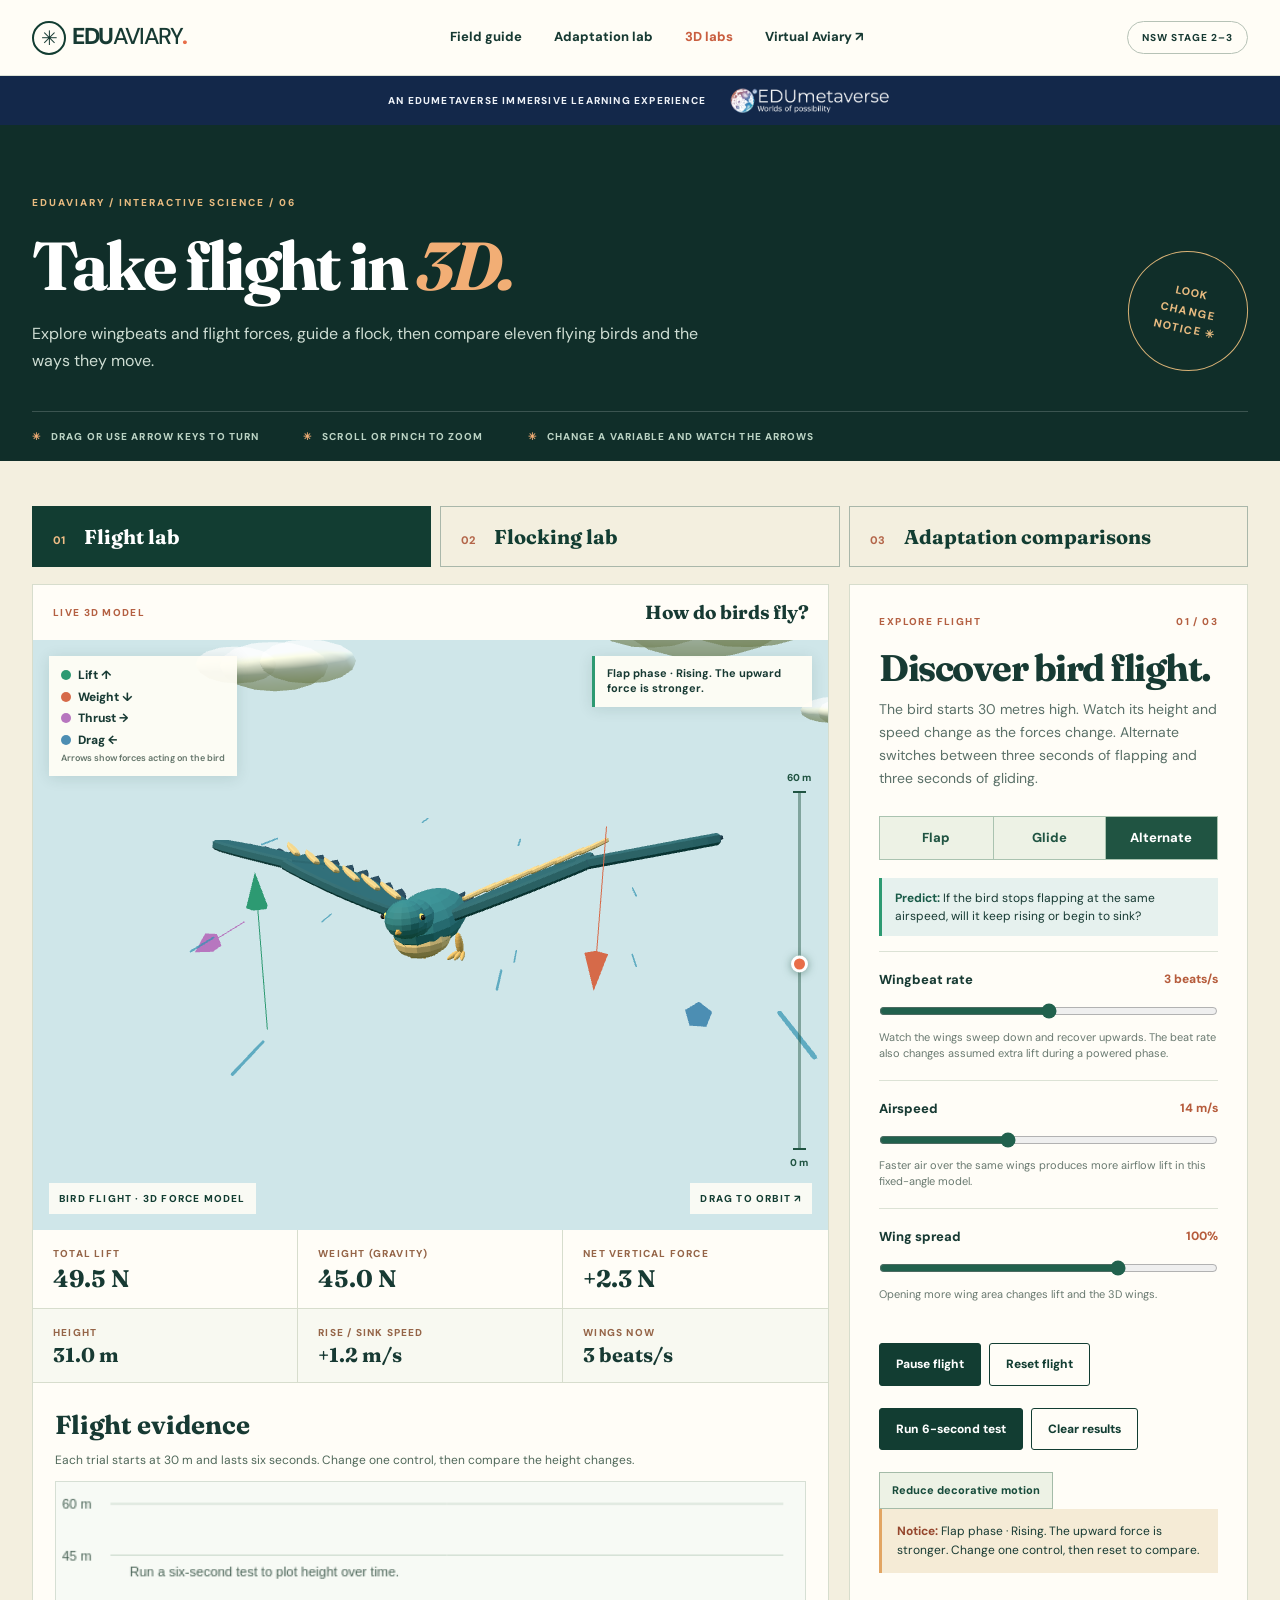
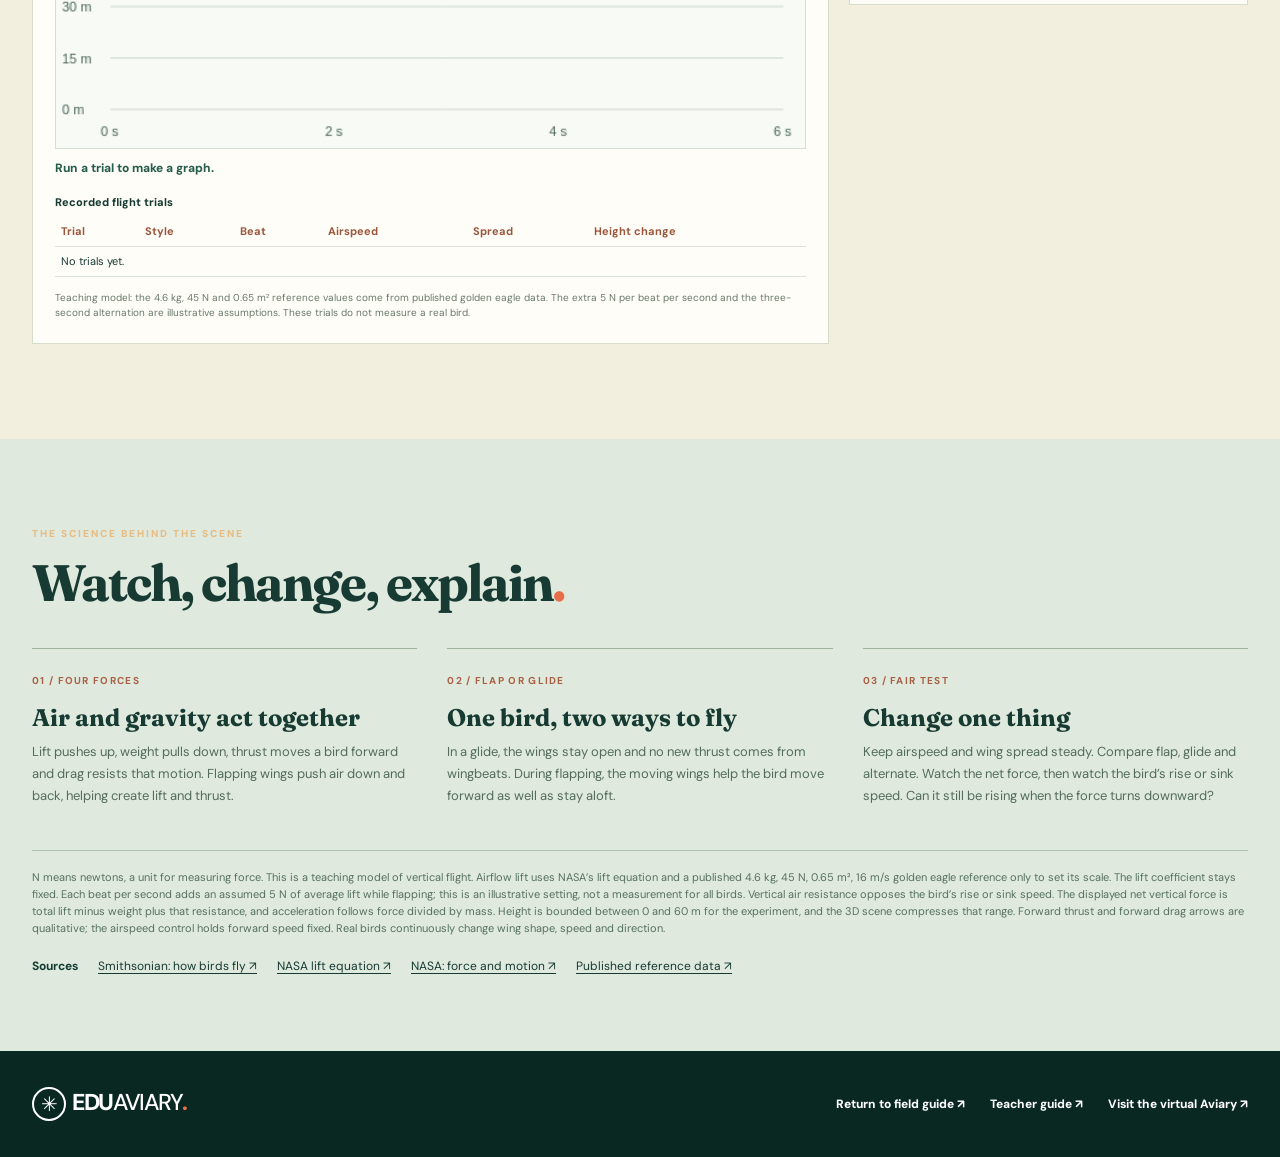
==== commit 21280072: "Remove penguin from flight comparisons" ====
--- a/simulations.html
+++ b/simulations.html
@@ -7,14 +7,14 @@
   <meta name="description" content="Explore how birds fly with a 3D model of wingbeats, gliding and the four forces of flight.">
   <title>3D Aviary Labs — EDUAVIARY</title>
   <link rel="stylesheet" href="simulations.css?v=comparisons-1">
-  <script type="module" src="simulations.js?v=comparisons-1"></script>
+  <script type="module" src="simulations.js?v=comparisons-2"></script>
 </head>
 <body>
   <a class="skip-link" href="#main">Skip to simulations</a>
   <header class="site-header"><div class="header-inner"><a class="brand" href="index.html"><span class="brand-mark" aria-hidden="true">✳</span> EDU<span>AVIARY</span><span class="brand-dot">.</span></a><nav aria-label="Main navigation"><a href="index.html#explore">Field guide</a><a href="index.html#adaptations">Adaptation lab</a><a href="simulations.html" aria-current="page">3D labs</a><a href="https://framevr.io/eduaviary2" target="_blank" rel="noopener noreferrer">Virtual Aviary ↗</a></nav><span class="stage-pill">NSW STAGE 2–3</span></div></header>
   <a class="edumetaverse-banner" href="https://edumetaverse.com.au/" target="_blank" rel="noopener noreferrer" aria-label="Visit EDUmetaverse"><span>An Edumetaverse Immersive Learning Experience</span><img src="assets/edumetaverse-logo.png" alt="EDUmetaverse — Worlds of possibility" width="1612" height="280"></a>
   <main id="main">
-    <section class="intro"><div class="container"><p class="eyebrow">EDUAVIARY / INTERACTIVE SCIENCE / 06</p><div class="intro-row"><div><h1>Take flight in <em>3D.</em></h1><p>Explore wingbeats and flight forces, guide a flock, then compare all twelve birds and the ways they move.</p></div><div class="intro-stamp" aria-hidden="true">LOOK<br>CHANGE<br>NOTICE ✳</div></div><div class="intro-meta"><span>DRAG OR USE ARROW KEYS TO TURN</span><span>SCROLL OR PINCH TO ZOOM</span><span>CHANGE A VARIABLE AND WATCH THE ARROWS</span></div></div></section>
+    <section class="intro"><div class="container"><p class="eyebrow">EDUAVIARY / INTERACTIVE SCIENCE / 06</p><div class="intro-row"><div><h1>Take flight in <em>3D.</em></h1><p>Explore wingbeats and flight forces, guide a flock, then compare eleven flying birds and the ways they move.</p></div><div class="intro-stamp" aria-hidden="true">LOOK<br>CHANGE<br>NOTICE ✳</div></div><div class="intro-meta"><span>DRAG OR USE ARROW KEYS TO TURN</span><span>SCROLL OR PINCH TO ZOOM</span><span>CHANGE A VARIABLE AND WATCH THE ARROWS</span></div></div></section>
     <section class="lab-section" aria-labelledby="labTitle"><div class="container">
       <div class="mode-tabs" role="tablist" aria-label="Choose a 3D lab"><button id="flightTab" type="button" role="tab" aria-controls="flightControls" aria-selected="true" data-mode="flight"><span>01</span> Flight lab</button><button id="flockTab" type="button" role="tab" aria-controls="flockControls" aria-selected="false" data-mode="flock"><span>02</span> Flocking lab</button><button id="compareTab" type="button" role="tab" aria-controls="compareControls" aria-selected="false" data-mode="compare"><span>03</span> Adaptation comparisons</button></div>
       <div class="lab-layout"><div class="stage-column"><div class="stage-top"><span>LIVE 3D MODEL</span><strong id="labTitle">How do birds fly?</strong></div><div class="sim-stage" id="simStage"><canvas id="simCanvas" tabindex="0" aria-label="Interactive 3D bird models and flight force arrows. Use left and right arrow keys to turn, up and down arrows to tilt, plus and minus to zoom."></canvas><div class="force-key" id="forceKey"><span><i class="lift-swatch"></i> Lift ↑</span><span><i class="weight-swatch"></i> Weight ↓</span><span><i class="thrust-swatch"></i> Thrust →</span><span><i class="drag-swatch"></i> Drag ←</span><small>Arrows show forces acting on the bird</small></div><div class="scene-callout" id="sceneCallout">Flap phase · rising. The upward force is stronger.</div><div class="altitude-meter" id="altitudeMeter" aria-hidden="true"><span>60 m</span><div class="altitude-track"><i id="altitudeMarker"></i></div><span>0 m</span></div><div class="compare-stage-labels" id="compareStageLabels" hidden><span id="compareLeftLabel">Golden eagle</span><span id="compareRightLabel">Ruby-throated hummingbird</span></div><div class="stage-label" id="stageLabel">BIRD FLIGHT · 3D FORCE MODEL</div><div class="stage-help">DRAG TO ORBIT <span aria-hidden="true">↗</span></div><div id="simError" class="sim-error" hidden>3D graphics are unavailable in this browser. Try a browser with WebGL enabled.</div></div>
@@ -32,7 +32,7 @@
         <div class="control-actions"><button type="button" class="primary-button" id="flightToggle">Pause flight</button><button type="button" class="secondary-button" id="flightReset">Reset flight</button></div><div class="control-actions"><button type="button" class="primary-button" id="trialStart">Run 6-second test</button><button type="button" class="secondary-button" id="trialClear">Clear results</button></div><button type="button" class="secondary-button motion-button" id="motionToggle" aria-pressed="false">Reduce decorative motion</button><div class="prediction"><strong>Notice:</strong> <span id="scenarioMode">Flap phase · rising. The upward force is stronger.</span> Change one control, then reset to compare.</div>
       </div>
       <div class="controls-panel" id="flockControls" hidden><div class="panel-kicker">EXPLORE FLOCKS <span>02 / 03</span></div><h2>Move as one.</h2><p class="panel-intro">Each 3D bird responds to its neighbours. Change the three rules and watch the flock form, spread or scatter. Spacing and speed are shown in model units.</p><div class="control"><div class="control-label"><label for="flockSize">Number of birds</label><output id="flockSizeOutput" for="flockSize">16</output></div><input id="flockSize" type="range" min="6" max="28" step="1" value="16"></div><div class="control"><div class="control-label"><label for="separation">Give space</label><output id="separationOutput" for="separation">1.4</output></div><input id="separation" type="range" min="0" max="3" step="0.1" value="1.4"><small>Birds steer away from neighbours that are too close.</small></div><div class="control"><div class="control-label"><label for="alignment">Match direction</label><output id="alignmentOutput" for="alignment">1.0</output></div><input id="alignment" type="range" min="0" max="3" step="0.1" value="1"><small>Birds turn towards the average heading nearby.</small></div><div class="control"><div class="control-label"><label for="cohesion">Stay together</label><output id="cohesionOutput" for="cohesion">0.8</output></div><input id="cohesion" type="range" min="0" max="3" step="0.1" value="0.8"><small>Birds steer towards the centre of their neighbours.</small></div><div class="control-actions"><button type="button" class="primary-button" id="flockToggle">Pause flock</button><button type="button" class="secondary-button" id="flockReset">Reset</button></div><div class="prediction"><strong>Try this:</strong> Turn one rule to zero. Which rule keeps the birds from crowding?</div></div>
-      <div class="controls-panel" id="compareControls" hidden><div class="panel-kicker">COMPARE ADAPTATIONS <span>03 / 03</span></div><h2>Different wings, different jobs.</h2><p class="panel-intro">Select any two of the twelve birds. Choose a movement each bird can actually perform, then turn their 3D models to compare wing shape and motion.</p><div class="comparison-cards"><article><label class="compare-select-label" for="compareLeftSelect">BIRD A</label><select id="compareLeftSelect" aria-label="Choose first bird"></select><div class="compare-portrait" role="img" aria-label="Generated bird illustration" id="compareLeftPortrait"></div><h3 id="compareLeftName">Golden eagle</h3><p id="compareLeftFact"></p><p id="compareLeftWing" class="compare-wing"></p><div class="compare-modes" id="compareLeftModes" role="group" aria-label="Movement for first bird"></div><p class="compare-mode-note" id="compareLeftModeNote"></p><a id="compareLeftSource" class="compare-source" href="#" target="_blank" rel="noopener noreferrer">Check species source ↗</a></article><article><label class="compare-select-label" for="compareRightSelect">BIRD B</label><select id="compareRightSelect" aria-label="Choose second bird"></select><div class="compare-portrait" role="img" aria-label="Generated bird illustration" id="compareRightPortrait"></div><h3 id="compareRightName">Ruby-throated hummingbird</h3><p id="compareRightFact"></p><p id="compareRightWing" class="compare-wing"></p><div class="compare-modes" id="compareRightModes" role="group" aria-label="Movement for second bird"></div><p class="compare-mode-note" id="compareRightModeNote"></p><a id="compareRightSource" class="compare-source" href="#" target="_blank" rel="noopener noreferrer">Check species source ↗</a></article></div><div class="prediction compare-question"><strong>Think:</strong> <span id="compareQuestion"></span></div><p class="compare-note">The species descriptions and available movement modes come from the linked sources. These handmade 3D forms show key shapes; model sizes and animation tempos are illustrative, slowed for comparison, and are not measurements.</p></div></aside></div>
+      <div class="controls-panel" id="compareControls" hidden><div class="panel-kicker">COMPARE ADAPTATIONS <span>03 / 03</span></div><h2>Different wings, different jobs.</h2><p class="panel-intro">Select any two of the eleven flying birds. Choose a movement each bird can perform, then turn their 3D models to compare wing shape and motion.</p><div class="comparison-cards"><article><label class="compare-select-label" for="compareLeftSelect">BIRD A</label><select id="compareLeftSelect" aria-label="Choose first bird"></select><div class="compare-portrait" role="img" aria-label="Generated bird illustration" id="compareLeftPortrait"></div><h3 id="compareLeftName">Golden eagle</h3><p id="compareLeftFact"></p><p id="compareLeftWing" class="compare-wing"></p><div class="compare-modes" id="compareLeftModes" role="group" aria-label="Movement for first bird"></div><p class="compare-mode-note" id="compareLeftModeNote"></p><a id="compareLeftSource" class="compare-source" href="#" target="_blank" rel="noopener noreferrer">Check species source ↗</a></article><article><label class="compare-select-label" for="compareRightSelect">BIRD B</label><select id="compareRightSelect" aria-label="Choose second bird"></select><div class="compare-portrait" role="img" aria-label="Generated bird illustration" id="compareRightPortrait"></div><h3 id="compareRightName">Ruby-throated hummingbird</h3><p id="compareRightFact"></p><p id="compareRightWing" class="compare-wing"></p><div class="compare-modes" id="compareRightModes" role="group" aria-label="Movement for second bird"></div><p class="compare-mode-note" id="compareRightModeNote"></p><a id="compareRightSource" class="compare-source" href="#" target="_blank" rel="noopener noreferrer">Check species source ↗</a></article></div><div class="prediction compare-question"><strong>Think:</strong> <span id="compareQuestion"></span></div><p class="compare-note">The species descriptions and available movement modes come from the linked sources. These handmade 3D forms show key shapes; model sizes and animation tempos are illustrative, slowed for comparison, and are not measurements.</p></div></aside></div>
     </div></section>
     <section class="explain"><div class="container"><p class="eyebrow">THE SCIENCE BEHIND THE SCENE</p><h2>Watch, change, explain<span>.</span></h2><div class="explain-grid"><article><b>01 / FOUR FORCES</b><h3>Air and gravity act together</h3><p>Lift pushes up, weight pulls down, thrust moves a bird forward and drag resists that motion. Flapping wings push air down and back, helping create lift and thrust.</p></article><article><b>02 / FLAP OR GLIDE</b><h3>One bird, two ways to fly</h3><p>In a glide, the wings stay open and no new thrust comes from wingbeats. During flapping, the moving wings help the bird move forward as well as stay aloft.</p></article><article><b>03 / FAIR TEST</b><h3>Change one thing</h3><p>Keep airspeed and wing spread steady. Compare flap, glide and alternate. Watch the net force, then watch the bird’s rise or sink speed. Can it still be rising when the force turns downward?</p></article></div><p class="model-note">N means newtons, a unit for measuring force. This is a teaching model of vertical flight. Airflow lift uses NASA’s lift equation and a published 4.6 kg, 45 N, 0.65 m², 16 m/s golden eagle reference only to set its scale. The lift coefficient stays fixed. Each beat per second adds an assumed 5 N of average lift while flapping; this is an illustrative setting, not a measurement for all birds. Vertical air resistance opposes the bird’s rise or sink speed. The displayed net vertical force is total lift minus weight plus that resistance, and acceleration follows force divided by mass. Height is bounded between 0 and 60 m for the experiment, and the 3D scene compresses that range. Forward thrust and forward drag arrows are qualitative; the airspeed control holds forward speed fixed. Real birds continuously change wing shape, speed and direction.</p><div class="source-links"><strong>Sources</strong><a href="https://howthingsfly.si.edu/ask-an-explainer/how-do-birds-fly" target="_blank" rel="noopener noreferrer">Smithsonian: how birds fly ↗</a><a href="https://www1.grc.nasa.gov/beginners-guide-to-aeronautics/lift-equation/" target="_blank" rel="noopener noreferrer">NASA lift equation ↗</a><a href="https://www.grc.nasa.gov/WWW/K-12/BGP/motion.html" target="_blank" rel="noopener noreferrer">NASA: force and motion ↗</a><a href="https://www.pnas.org/doi/10.1073/pnas.0702040104" target="_blank" rel="noopener noreferrer">Published reference data ↗</a></div></div></section>
   </main>
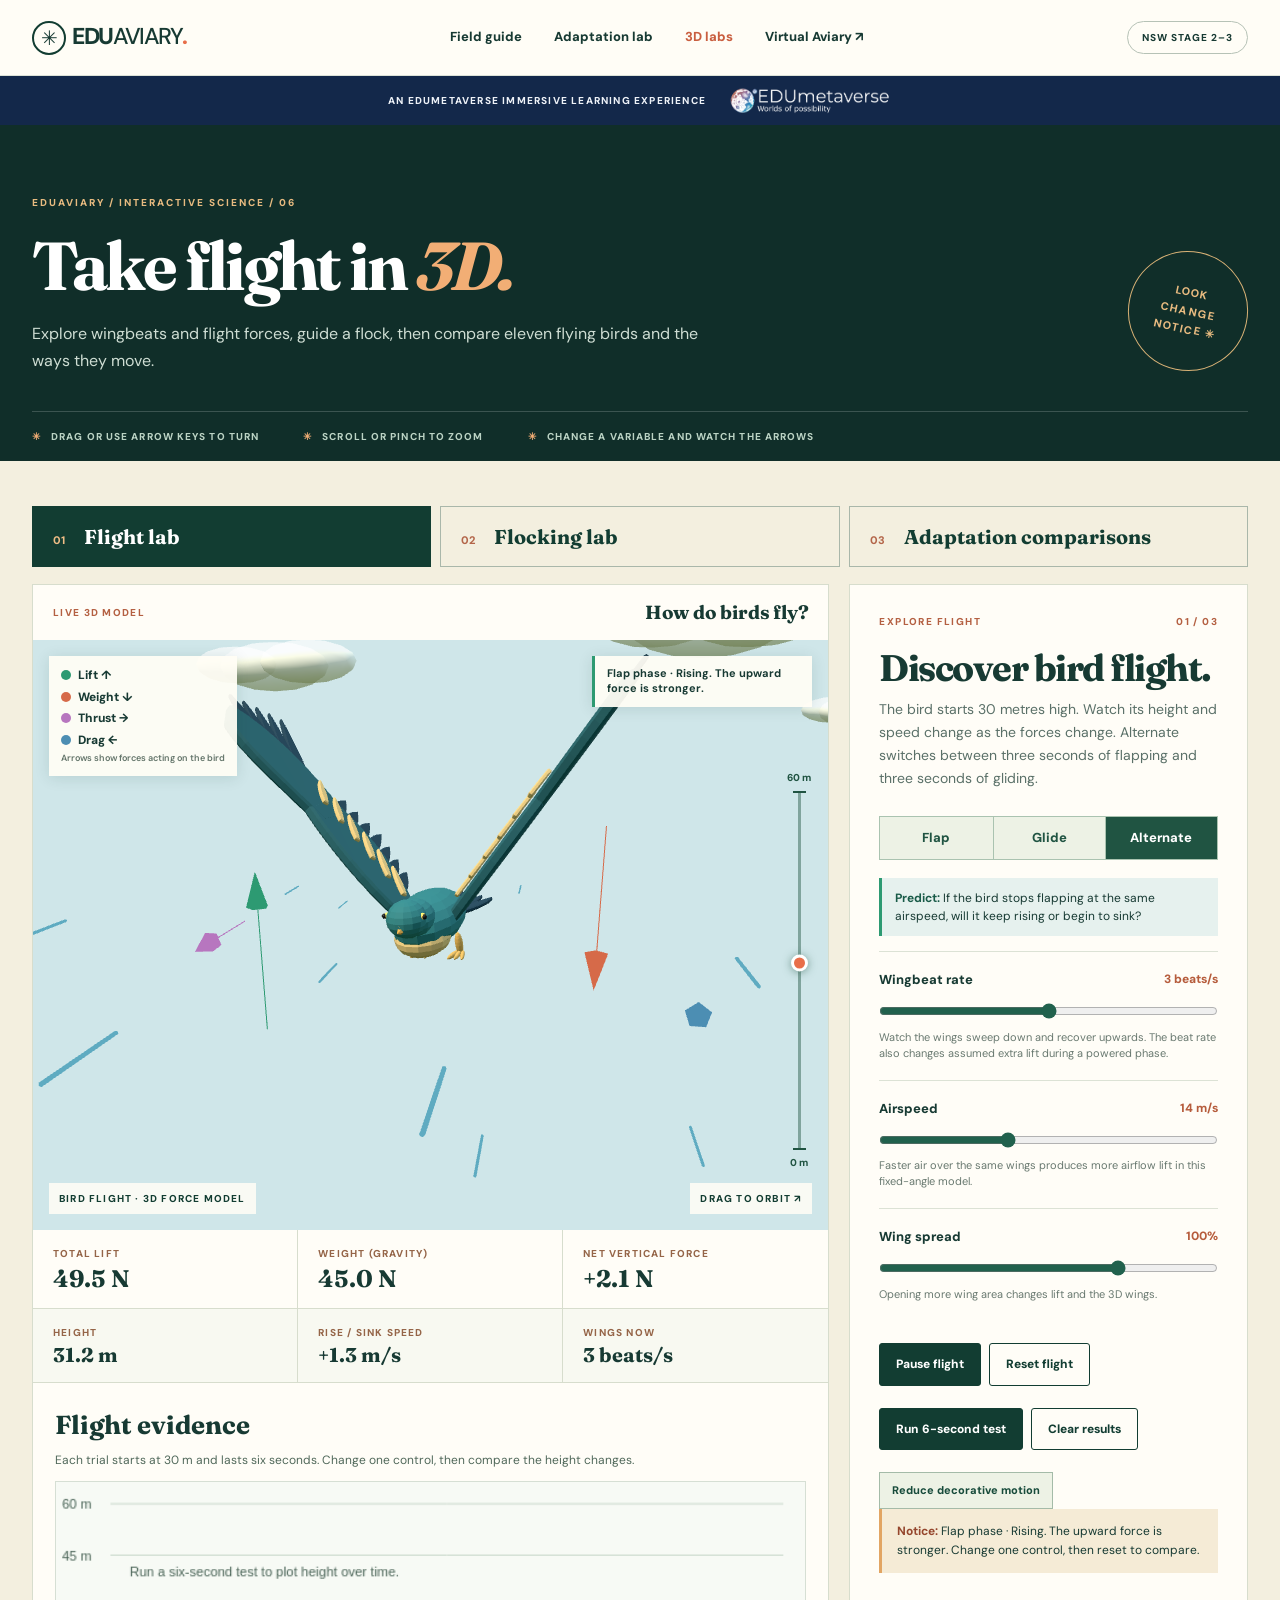
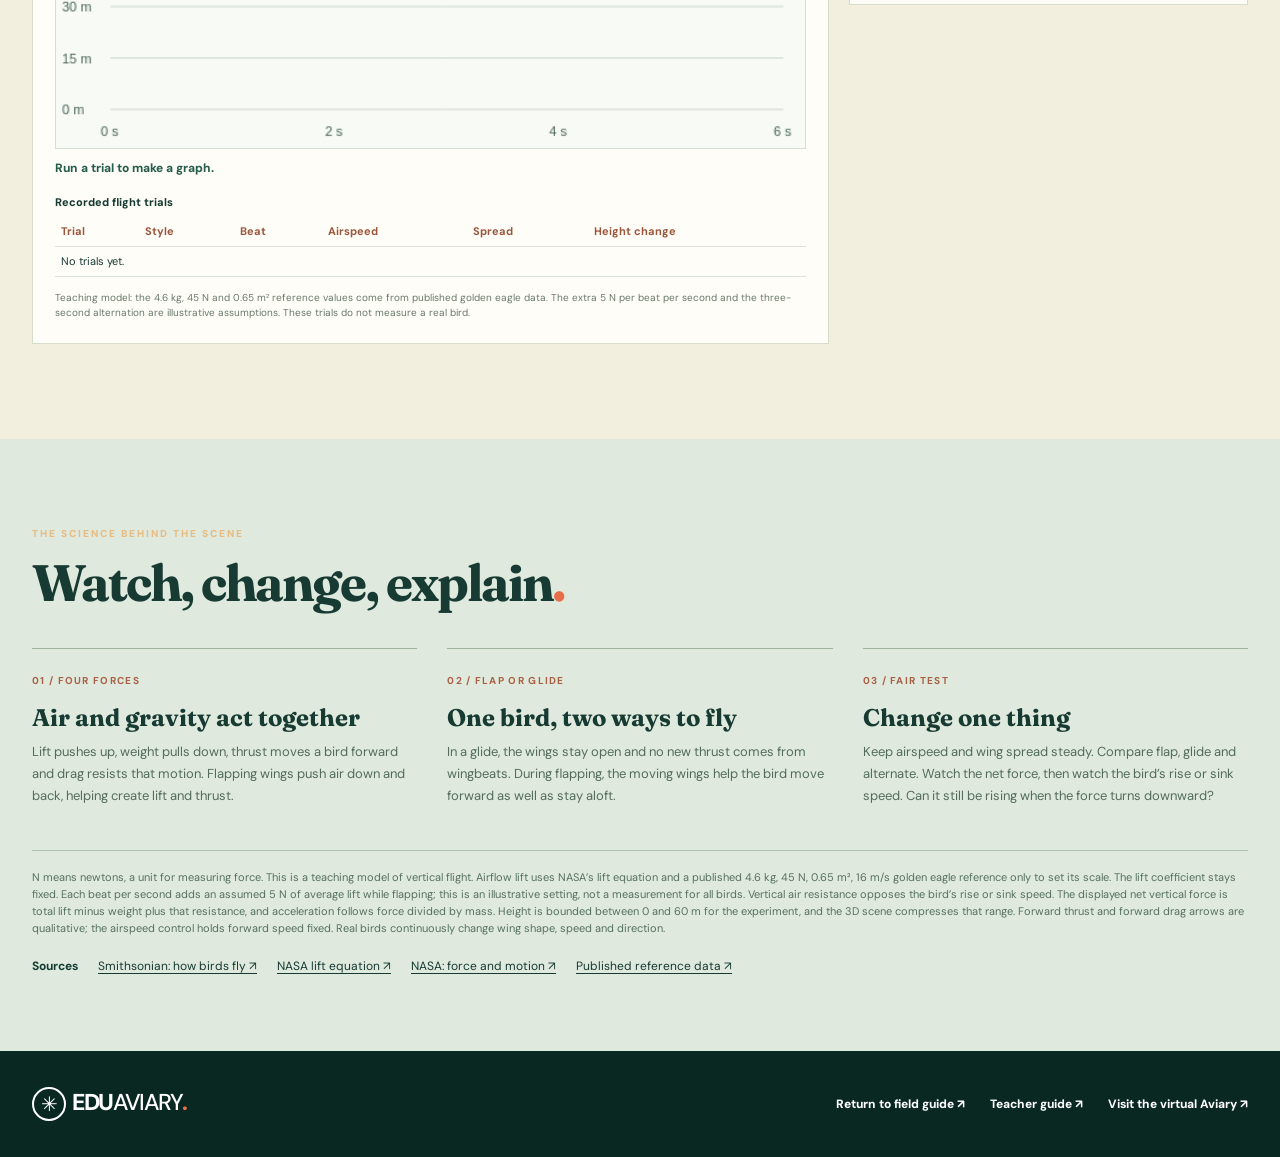
==== commit f733021f: "Model bird wingbeats from sourced rates and estimates" ====
--- a/simulations.html
+++ b/simulations.html
@@ -6,8 +6,8 @@
   <meta name="theme-color" content="#102e29">
   <meta name="description" content="Explore how birds fly with a 3D model of wingbeats, gliding and the four forces of flight.">
   <title>3D Aviary Labs — EDUAVIARY</title>
-  <link rel="stylesheet" href="simulations.css?v=comparisons-1">
-  <script type="module" src="simulations.js?v=comparisons-2"></script>
+  <link rel="stylesheet" href="simulations.css?v=wingbeats-1">
+  <script type="module" src="simulations.js?v=wingbeats-2"></script>
 </head>
 <body>
   <a class="skip-link" href="#main">Skip to simulations</a>
@@ -32,7 +32,7 @@
         <div class="control-actions"><button type="button" class="primary-button" id="flightToggle">Pause flight</button><button type="button" class="secondary-button" id="flightReset">Reset flight</button></div><div class="control-actions"><button type="button" class="primary-button" id="trialStart">Run 6-second test</button><button type="button" class="secondary-button" id="trialClear">Clear results</button></div><button type="button" class="secondary-button motion-button" id="motionToggle" aria-pressed="false">Reduce decorative motion</button><div class="prediction"><strong>Notice:</strong> <span id="scenarioMode">Flap phase · rising. The upward force is stronger.</span> Change one control, then reset to compare.</div>
       </div>
       <div class="controls-panel" id="flockControls" hidden><div class="panel-kicker">EXPLORE FLOCKS <span>02 / 03</span></div><h2>Move as one.</h2><p class="panel-intro">Each 3D bird responds to its neighbours. Change the three rules and watch the flock form, spread or scatter. Spacing and speed are shown in model units.</p><div class="control"><div class="control-label"><label for="flockSize">Number of birds</label><output id="flockSizeOutput" for="flockSize">16</output></div><input id="flockSize" type="range" min="6" max="28" step="1" value="16"></div><div class="control"><div class="control-label"><label for="separation">Give space</label><output id="separationOutput" for="separation">1.4</output></div><input id="separation" type="range" min="0" max="3" step="0.1" value="1.4"><small>Birds steer away from neighbours that are too close.</small></div><div class="control"><div class="control-label"><label for="alignment">Match direction</label><output id="alignmentOutput" for="alignment">1.0</output></div><input id="alignment" type="range" min="0" max="3" step="0.1" value="1"><small>Birds turn towards the average heading nearby.</small></div><div class="control"><div class="control-label"><label for="cohesion">Stay together</label><output id="cohesionOutput" for="cohesion">0.8</output></div><input id="cohesion" type="range" min="0" max="3" step="0.1" value="0.8"><small>Birds steer towards the centre of their neighbours.</small></div><div class="control-actions"><button type="button" class="primary-button" id="flockToggle">Pause flock</button><button type="button" class="secondary-button" id="flockReset">Reset</button></div><div class="prediction"><strong>Try this:</strong> Turn one rule to zero. Which rule keeps the birds from crowding?</div></div>
-      <div class="controls-panel" id="compareControls" hidden><div class="panel-kicker">COMPARE ADAPTATIONS <span>03 / 03</span></div><h2>Different wings, different jobs.</h2><p class="panel-intro">Select any two of the eleven flying birds. Choose a movement each bird can perform, then turn their 3D models to compare wing shape and motion.</p><div class="comparison-cards"><article><label class="compare-select-label" for="compareLeftSelect">BIRD A</label><select id="compareLeftSelect" aria-label="Choose first bird"></select><div class="compare-portrait" role="img" aria-label="Generated bird illustration" id="compareLeftPortrait"></div><h3 id="compareLeftName">Golden eagle</h3><p id="compareLeftFact"></p><p id="compareLeftWing" class="compare-wing"></p><div class="compare-modes" id="compareLeftModes" role="group" aria-label="Movement for first bird"></div><p class="compare-mode-note" id="compareLeftModeNote"></p><a id="compareLeftSource" class="compare-source" href="#" target="_blank" rel="noopener noreferrer">Check species source ↗</a></article><article><label class="compare-select-label" for="compareRightSelect">BIRD B</label><select id="compareRightSelect" aria-label="Choose second bird"></select><div class="compare-portrait" role="img" aria-label="Generated bird illustration" id="compareRightPortrait"></div><h3 id="compareRightName">Ruby-throated hummingbird</h3><p id="compareRightFact"></p><p id="compareRightWing" class="compare-wing"></p><div class="compare-modes" id="compareRightModes" role="group" aria-label="Movement for second bird"></div><p class="compare-mode-note" id="compareRightModeNote"></p><a id="compareRightSource" class="compare-source" href="#" target="_blank" rel="noopener noreferrer">Check species source ↗</a></article></div><div class="prediction compare-question"><strong>Think:</strong> <span id="compareQuestion"></span></div><p class="compare-note">The species descriptions and available movement modes come from the linked sources. These handmade 3D forms show key shapes; model sizes and animation tempos are illustrative, slowed for comparison, and are not measurements.</p></div></aside></div>
+      <div class="controls-panel" id="compareControls" hidden><div class="panel-kicker">COMPARE ADAPTATIONS <span>03 / 03</span></div><h2>Different wings, different jobs.</h2><p class="panel-intro">Select any two of the eleven flying birds. Choose a movement each bird can perform, then turn their 3D models to compare wing shape and motion.</p><div class="comparison-cards"><article><label class="compare-select-label" for="compareLeftSelect">BIRD A</label><select id="compareLeftSelect" aria-label="Choose first bird"></select><div class="compare-portrait" role="img" aria-label="Generated bird illustration" id="compareLeftPortrait"></div><h3 id="compareLeftName">Golden eagle</h3><p id="compareLeftFact"></p><p id="compareLeftWing" class="compare-wing"></p><div class="wingbeat-reading"><strong id="compareLeftBpm"></strong><span id="compareLeftEvidence"></span></div><a id="compareLeftBeatSource" class="compare-source" href="#" target="_blank" rel="noopener noreferrer">Wingbeat evidence ↗</a><div class="compare-modes" id="compareLeftModes" role="group" aria-label="Movement for first bird"></div><p class="compare-mode-note" id="compareLeftModeNote"></p><a id="compareLeftSource" class="compare-source" href="#" target="_blank" rel="noopener noreferrer">Check species source ↗</a></article><article><label class="compare-select-label" for="compareRightSelect">BIRD B</label><select id="compareRightSelect" aria-label="Choose second bird"></select><div class="compare-portrait" role="img" aria-label="Generated bird illustration" id="compareRightPortrait"></div><h3 id="compareRightName">Ruby-throated hummingbird</h3><p id="compareRightFact"></p><p id="compareRightWing" class="compare-wing"></p><div class="wingbeat-reading"><strong id="compareRightBpm"></strong><span id="compareRightEvidence"></span></div><a id="compareRightBeatSource" class="compare-source" href="#" target="_blank" rel="noopener noreferrer">Wingbeat evidence ↗</a><div class="compare-modes" id="compareRightModes" role="group" aria-label="Movement for second bird"></div><p class="compare-mode-note" id="compareRightModeNote"></p><a id="compareRightSource" class="compare-source" href="#" target="_blank" rel="noopener noreferrer">Check species source ↗</a></article></div><div class="prediction compare-question"><strong>Think:</strong> <span id="compareQuestion"></span></div><p class="compare-note">Wingbeat numbers are either reported for this species or clearly marked size-based estimates from published measurements of other birds. One beat is a complete downstroke and upstroke. The 3D wings play at one eighth of the listed rate so fast motion can be seen; soaring has zero beats. Wing shapes and sizes remain simplified. <a href="wingbeat-method.html">How were the rates chosen? ↗</a></p></div></aside></div>
     </div></section>
     <section class="explain"><div class="container"><p class="eyebrow">THE SCIENCE BEHIND THE SCENE</p><h2>Watch, change, explain<span>.</span></h2><div class="explain-grid"><article><b>01 / FOUR FORCES</b><h3>Air and gravity act together</h3><p>Lift pushes up, weight pulls down, thrust moves a bird forward and drag resists that motion. Flapping wings push air down and back, helping create lift and thrust.</p></article><article><b>02 / FLAP OR GLIDE</b><h3>One bird, two ways to fly</h3><p>In a glide, the wings stay open and no new thrust comes from wingbeats. During flapping, the moving wings help the bird move forward as well as stay aloft.</p></article><article><b>03 / FAIR TEST</b><h3>Change one thing</h3><p>Keep airspeed and wing spread steady. Compare flap, glide and alternate. Watch the net force, then watch the bird’s rise or sink speed. Can it still be rising when the force turns downward?</p></article></div><p class="model-note">N means newtons, a unit for measuring force. This is a teaching model of vertical flight. Airflow lift uses NASA’s lift equation and a published 4.6 kg, 45 N, 0.65 m², 16 m/s golden eagle reference only to set its scale. The lift coefficient stays fixed. Each beat per second adds an assumed 5 N of average lift while flapping; this is an illustrative setting, not a measurement for all birds. Vertical air resistance opposes the bird’s rise or sink speed. The displayed net vertical force is total lift minus weight plus that resistance, and acceleration follows force divided by mass. Height is bounded between 0 and 60 m for the experiment, and the 3D scene compresses that range. Forward thrust and forward drag arrows are qualitative; the airspeed control holds forward speed fixed. Real birds continuously change wing shape, speed and direction.</p><div class="source-links"><strong>Sources</strong><a href="https://howthingsfly.si.edu/ask-an-explainer/how-do-birds-fly" target="_blank" rel="noopener noreferrer">Smithsonian: how birds fly ↗</a><a href="https://www1.grc.nasa.gov/beginners-guide-to-aeronautics/lift-equation/" target="_blank" rel="noopener noreferrer">NASA lift equation ↗</a><a href="https://www.grc.nasa.gov/WWW/K-12/BGP/motion.html" target="_blank" rel="noopener noreferrer">NASA: force and motion ↗</a><a href="https://www.pnas.org/doi/10.1073/pnas.0702040104" target="_blank" rel="noopener noreferrer">Published reference data ↗</a></div></div></section>
   </main>
--- a/simulations.css
+++ b/simulations.css
@@ -35,3 +35,7 @@
 .comparison-cards .compare-mode-note{font-size:10px;color:#647568}
 .compare-source{display:inline-block;margin:1px 3px 0;font-size:10px;font-weight:800;text-decoration:underline;text-underline-offset:2px;color:#1d6149}
 @media(max-width:900px){.lab-layout.compare-layout{grid-template-columns:1fr}.compare-layout .stage-column{position:static}}
+.wingbeat-reading{display:grid;gap:3px;margin:9px 3px 5px;padding:9px 10px;background:#e5eee5;border-left:3px solid #2c8160;color:#153f32}
+.wingbeat-reading strong{font-size:15px;line-height:1.2}
+.wingbeat-reading span{font-size:10px;line-height:1.35;color:#456357}
+.compare-note a{color:#1d6149;font-weight:800}
